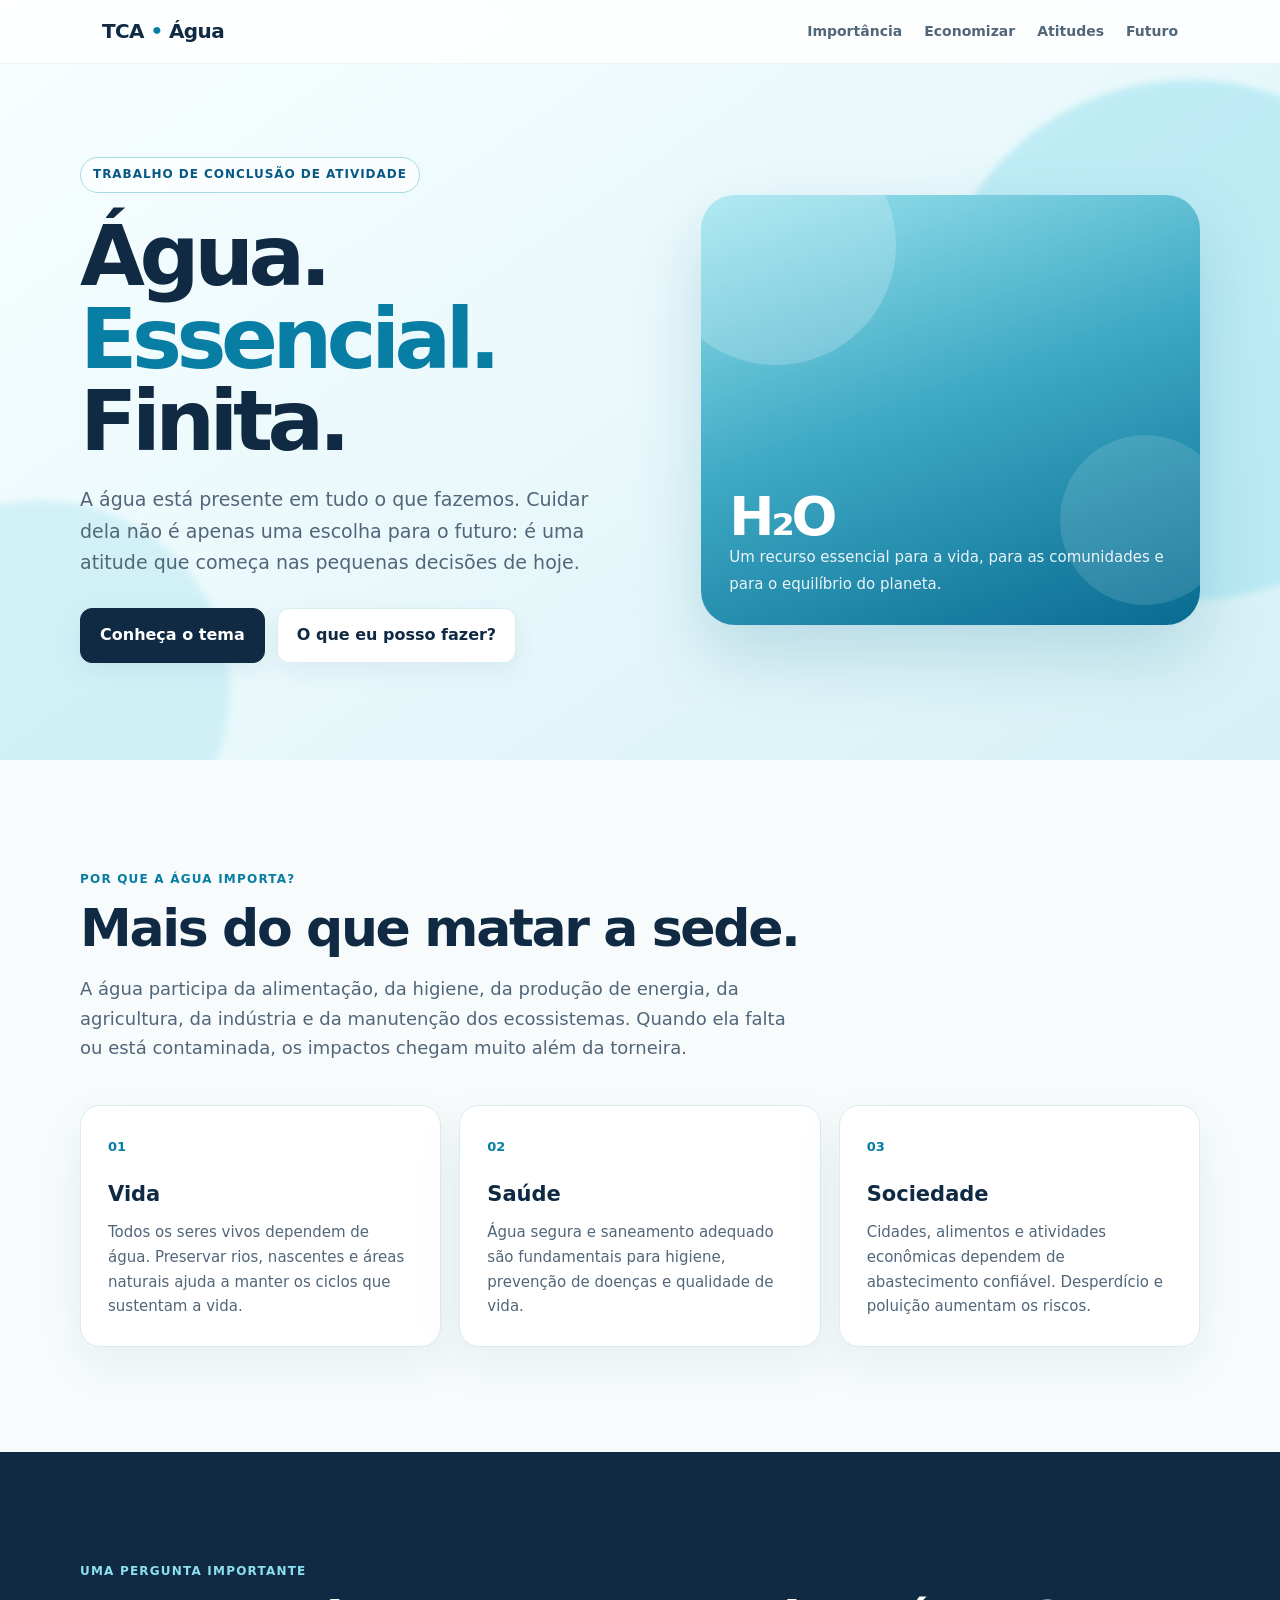
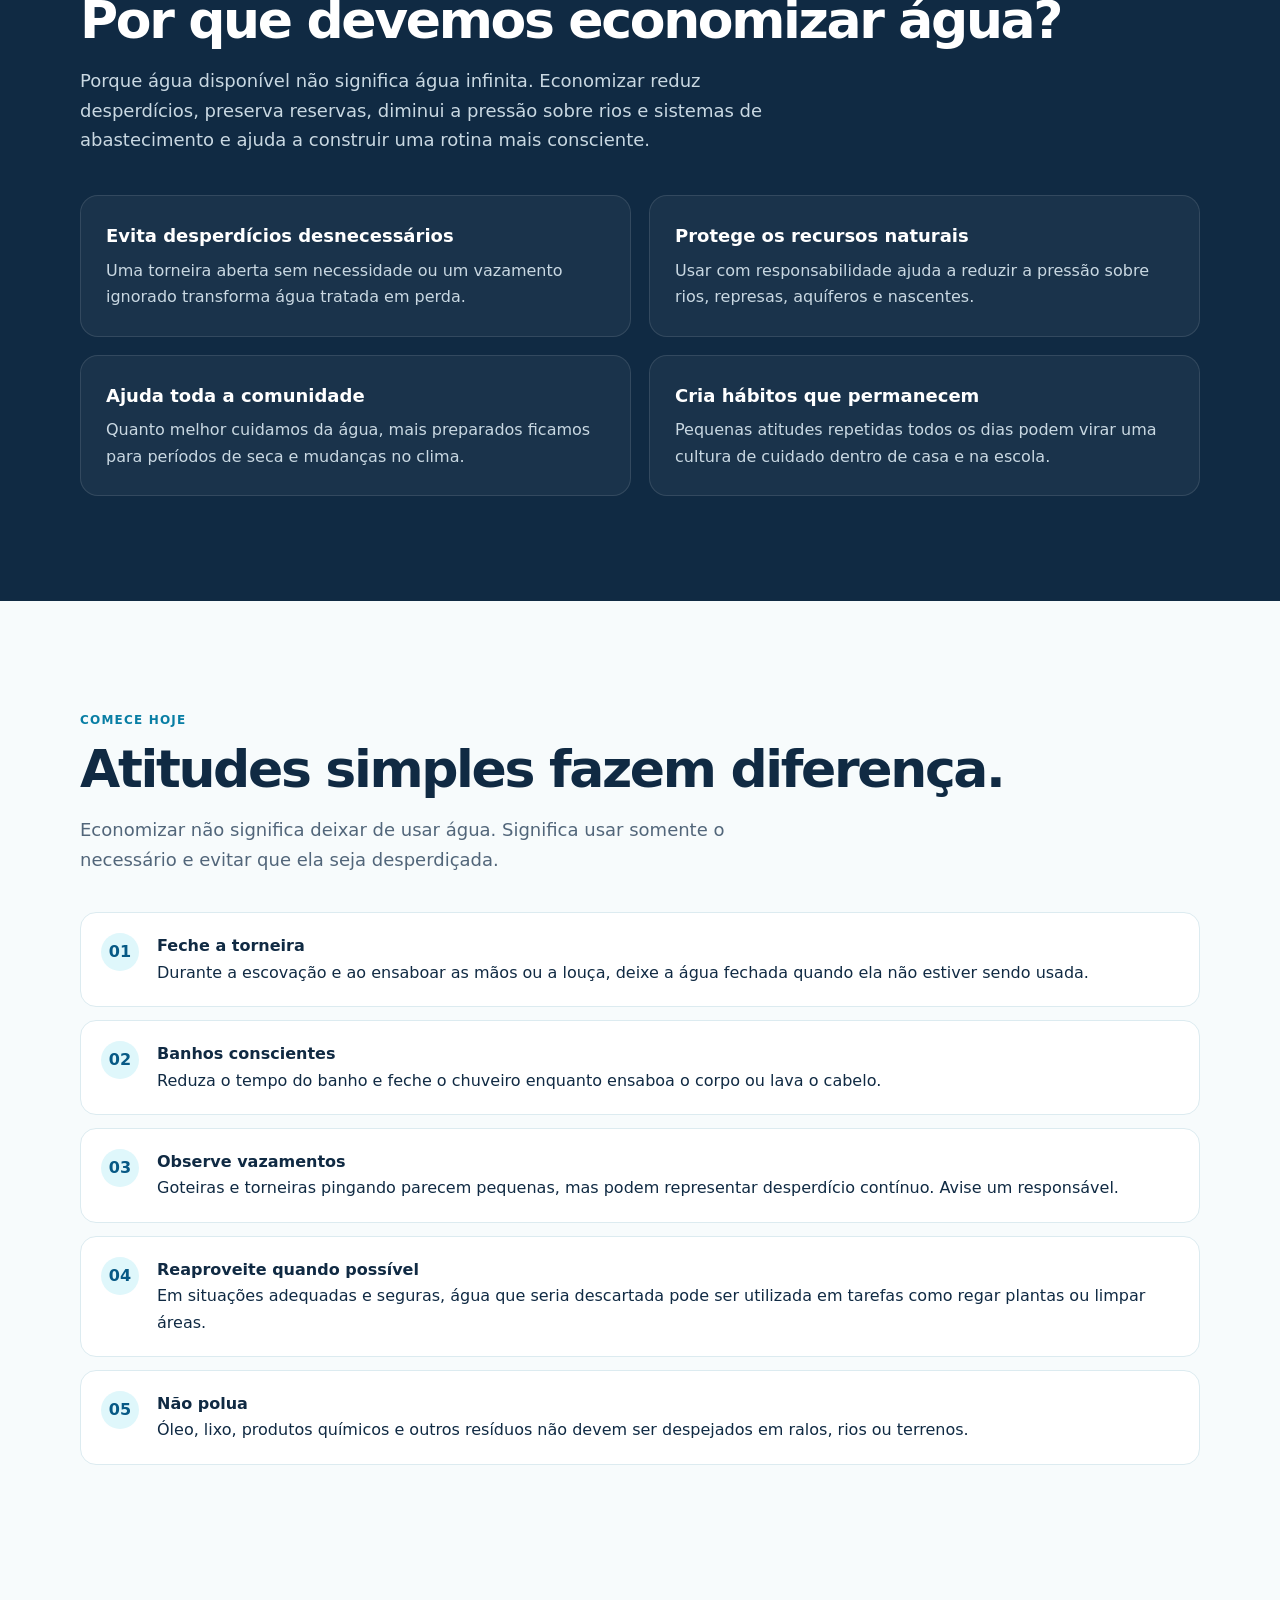
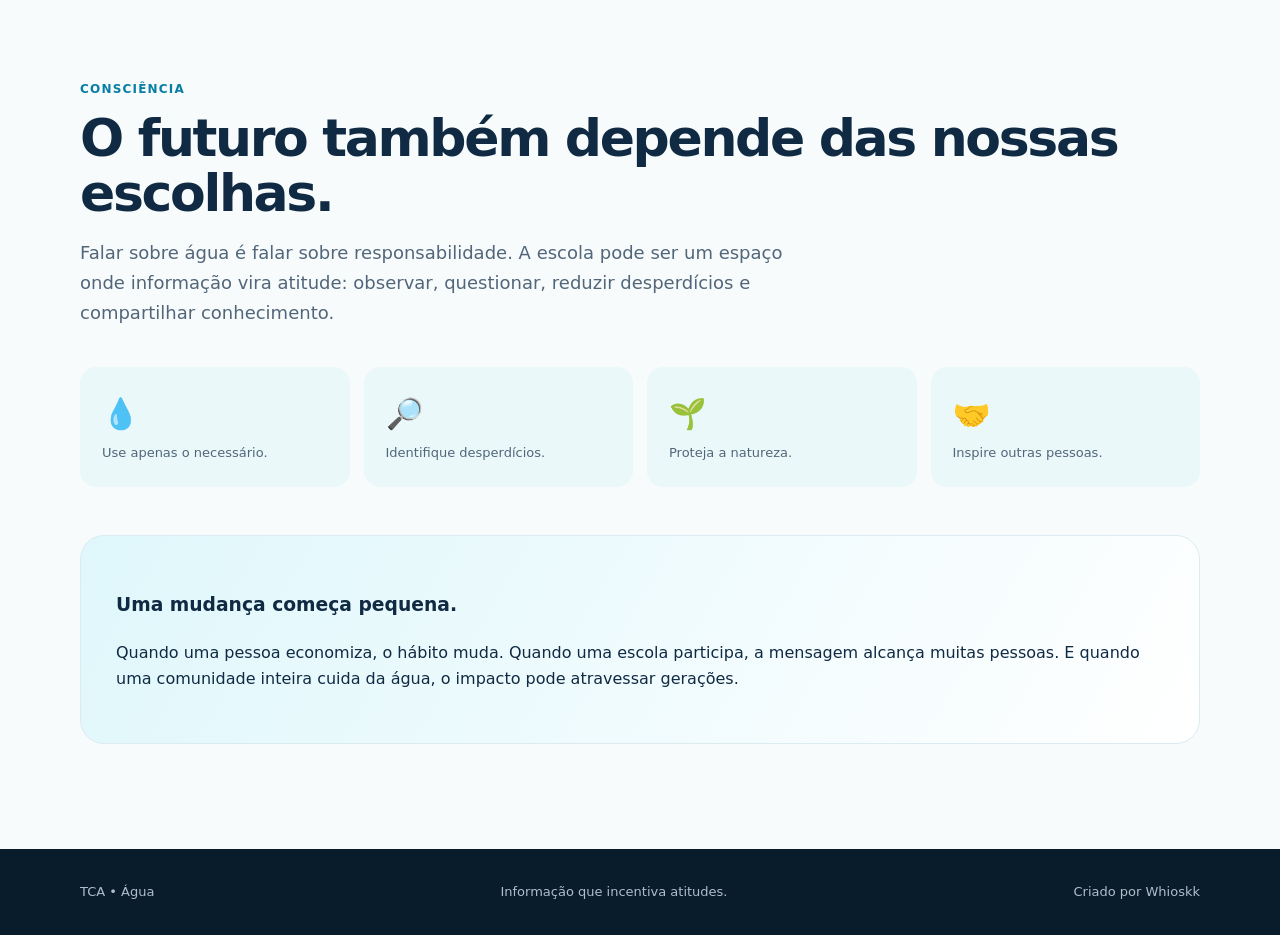
==== index.html @ e2654d1a "Criar site principal do TCA sobre água" ====
<!doctype html>
<html lang="pt-BR">
<head>
<meta charset="utf-8">
<meta name="viewport" content="width=device-width,initial-scale=1">
<meta name="description" content="TCA — Água: informação, consciência e atitudes para cuidar de um recurso essencial.">
<title>TCA | Água — Nosso recurso, nossa responsabilidade</title>
<style>
:root{--ink:#102a43;--muted:#52667a;--blue:#087ea4;--deep:#075985;--aqua:#dff7fb;--paper:#f7fbfc;--white:#fff;--line:#dcebf0;--shadow:0 18px 50px #0b4f5c12}*{box-sizing:border-box}html{scroll-behavior:smooth}body{margin:0;font-family:Inter,ui-sans-serif,system-ui,-apple-system,BlinkMacSystemFont,"Segoe UI",sans-serif;color:var(--ink);background:var(--paper);line-height:1.65}a{text-decoration:none;color:inherit}.nav{position:fixed;z-index:10;top:0;left:0;right:0;background:#ffffffdd;backdrop-filter:blur(16px);border-bottom:1px solid #dcebf088}.navin{max-width:1120px;margin:auto;padding:15px 22px;display:flex;align-items:center;justify-content:space-between}.brand{font-weight:850;letter-spacing:-.03em;font-size:20px}.brand span{color:var(--blue)}nav{display:flex;gap:22px;font-size:14px;font-weight:650;color:var(--muted)}nav a:hover{color:var(--blue)}.hero{min-height:760px;padding:150px 22px 90px;display:grid;place-items:center;position:relative;overflow:hidden;background:linear-gradient(145deg,#f8feff 0%,#e8f8fb 54%,#d5f0f5 100%)}.hero:before,.hero:after{content:"";position:absolute;border-radius:50%;filter:blur(3px);opacity:.65}.hero:before{width:520px;height:520px;background:#a9e6f2;right:-170px;top:80px}.hero:after{width:380px;height:380px;background:#c4edf4;left:-150px;bottom:-120px}.hero-inner{max-width:1120px;width:100%;position:relative;z-index:1;display:grid;grid-template-columns:1.05fr .95fr;gap:70px;align-items:center}.eyebrow{display:inline-flex;padding:7px 12px;border:1px solid #a8dce5;border-radius:999px;background:#ffffffaa;color:var(--deep);font-size:12px;font-weight:800;letter-spacing:.08em;text-transform:uppercase}.hero h1{font-size:clamp(48px,7vw,84px);line-height:.98;letter-spacing:-.065em;margin:22px 0}.hero h1 span{color:var(--blue)}.hero p{font-size:19px;color:var(--muted);max-width:650px}.actions{display:flex;gap:12px;margin-top:30px;flex-wrap:wrap}.btn{padding:13px 19px;border-radius:12px;font-weight:750;border:1px solid var(--line);background:white;box-shadow:0 8px 24px #07598512}.btn.primary{background:var(--ink);color:white;border-color:var(--ink)}.btn:hover{transform:translateY(-1px)}.drop{height:430px;border-radius:34px;background:linear-gradient(160deg,#9de4ef,#3da9c4 48%,#086b91);box-shadow:0 30px 70px #086b9130;position:relative;overflow:hidden}.drop:before{content:"";position:absolute;width:240px;height:240px;border-radius:50%;background:#ffffff35;left:-45px;top:-70px}.drop:after{content:"";position:absolute;width:170px;height:170px;border-radius:50%;background:#ffffff20;right:-30px;bottom:20px}.droptext{position:absolute;inset:auto 28px 28px;color:white}.droptext strong{font-size:54px;line-height:1;display:block;letter-spacing:-.06em}.droptext small{font-size:15px;opacity:.9}.section{padding:105px 22px}.wrap{max-width:1120px;margin:auto}.kicker{color:var(--blue);font-weight:850;text-transform:uppercase;letter-spacing:.1em;font-size:12px}.section h2{font-size:clamp(34px,5vw,52px);line-height:1.05;letter-spacing:-.045em;margin:10px 0 18px}.lead{color:var(--muted);max-width:720px;font-size:18px}.grid{display:grid;grid-template-columns:repeat(3,1fr);gap:18px;margin-top:42px}.card{background:white;border:1px solid var(--line);border-radius:20px;padding:27px;box-shadow:var(--shadow)}.card .num{font-size:13px;font-weight:850;color:var(--blue)}.card h3{margin:18px 0 8px;font-size:21px}.card p{margin:0;color:var(--muted);font-size:15px}.band{background:var(--ink);color:white}.band .lead{color:#c9d8e2}.band .kicker{color:#8de0ef}.reasons{display:grid;grid-template-columns:1fr 1fr;gap:18px;margin-top:40px}.reason{border:1px solid #ffffff1c;background:#ffffff0b;padding:25px;border-radius:18px}.reason b{display:block;font-size:18px;margin-bottom:7px}.reason p{margin:0;color:#c9d8e2}.steps{counter-reset:item;display:grid;gap:13px;margin-top:38px}.step{display:flex;gap:18px;align-items:flex-start;background:white;border:1px solid var(--line);padding:20px;border-radius:16px}.step i{font-style:normal;min-width:38px;height:38px;border-radius:50%;display:grid;place-items:center;background:var(--aqua);color:var(--deep);font-weight:900}.facts{display:grid;grid-template-columns:repeat(4,1fr);gap:14px;margin-top:40px}.fact{padding:22px;background:#eaf8fa;border-radius:16px}.fact strong{font-size:30px;display:block;letter-spacing:-.04em}.fact span{font-size:13px;color:var(--muted)}.call{margin-top:48px;padding:35px;border-radius:24px;background:linear-gradient(120deg,#dff7fb,#fff);border:1px solid var(--line)}footer{padding:32px 22px;background:#081c2b;color:#aebfca}.footerin{max-width:1120px;margin:auto;display:flex;justify-content:space-between;gap:20px;font-size:13px} @media(max-width:800px){nav{display:none}.hero-inner{grid-template-columns:1fr;gap:35px}.hero{min-height:auto;padding-top:120px}.drop{height:300px}.grid,.facts,.reasons{grid-template-columns:1fr}.section{padding:75px 20px}.footerin{flex-direction:column}}
</style>
</head>
<body>
<header class="nav"><div class="navin"><a class="brand" href="#inicio">TCA <span>•</span> Água</a><nav><a href="#importancia">Importância</a><a href="#economizar">Economizar</a><a href="#atitudes">Atitudes</a><a href="#futuro">Futuro</a></nav></div></header>
<main>
<section class="hero" id="inicio"><div class="hero-inner"><div><span class="eyebrow">Trabalho de Conclusão de Atividade</span><h1>Água.<br><span>Essencial.</span><br>Finita.</h1><p>A água está presente em tudo o que fazemos. Cuidar dela não é apenas uma escolha para o futuro: é uma atitude que começa nas pequenas decisões de hoje.</p><div class="actions"><a class="btn primary" href="#importancia">Conheça o tema</a><a class="btn" href="#atitudes">O que eu posso fazer?</a></div></div><div class="drop"><div class="droptext"><strong>H₂O</strong><small>Um recurso essencial para a vida, para as comunidades e para o equilíbrio do planeta.</small></div></div></div></section>
<section class="section" id="importancia"><div class="wrap"><span class="kicker">Por que a água importa?</span><h2>Mais do que matar a sede.</h2><p class="lead">A água participa da alimentação, da higiene, da produção de energia, da agricultura, da indústria e da manutenção dos ecossistemas. Quando ela falta ou está contaminada, os impactos chegam muito além da torneira.</p><div class="grid"><article class="card"><span class="num">01</span><h3>Vida</h3><p>Todos os seres vivos dependem de água. Preservar rios, nascentes e áreas naturais ajuda a manter os ciclos que sustentam a vida.</p></article><article class="card"><span class="num">02</span><h3>Saúde</h3><p>Água segura e saneamento adequado são fundamentais para higiene, prevenção de doenças e qualidade de vida.</p></article><article class="card"><span class="num">03</span><h3>Sociedade</h3><p>Cidades, alimentos e atividades econômicas dependem de abastecimento confiável. Desperdício e poluição aumentam os riscos.</p></article></div></div></section>
<section class="section band" id="economizar"><div class="wrap"><span class="kicker">Uma pergunta importante</span><h2>Por que devemos economizar água?</h2><p class="lead">Porque água disponível não significa água infinita. Economizar reduz desperdícios, preserva reservas, diminui a pressão sobre rios e sistemas de abastecimento e ajuda a construir uma rotina mais consciente.</p><div class="reasons"><div class="reason"><b>Evita desperdícios desnecessários</b><p>Uma torneira aberta sem necessidade ou um vazamento ignorado transforma água tratada em perda.</p></div><div class="reason"><b>Protege os recursos naturais</b><p>Usar com responsabilidade ajuda a reduzir a pressão sobre rios, represas, aquíferos e nascentes.</p></div><div class="reason"><b>Ajuda toda a comunidade</b><p>Quanto melhor cuidamos da água, mais preparados ficamos para períodos de seca e mudanças no clima.</p></div><div class="reason"><b>Cria hábitos que permanecem</b><p>Pequenas atitudes repetidas todos os dias podem virar uma cultura de cuidado dentro de casa e na escola.</p></div></div></div></section>
<section class="section" id="atitudes"><div class="wrap"><span class="kicker">Comece hoje</span><h2>Atitudes simples fazem diferença.</h2><p class="lead">Economizar não significa deixar de usar água. Significa usar somente o necessário e evitar que ela seja desperdiçada.</p><div class="steps"><div class="step"><i>01</i><div><b>Feche a torneira</b><br><span>Durante a escovação e ao ensaboar as mãos ou a louça, deixe a água fechada quando ela não estiver sendo usada.</span></div></div><div class="step"><i>02</i><div><b>Banhos conscientes</b><br><span>Reduza o tempo do banho e feche o chuveiro enquanto ensaboa o corpo ou lava o cabelo.</span></div></div><div class="step"><i>03</i><div><b>Observe vazamentos</b><br><span>Goteiras e torneiras pingando parecem pequenas, mas podem representar desperdício contínuo. Avise um responsável.</span></div></div><div class="step"><i>04</i><div><b>Reaproveite quando possível</b><br><span>Em situações adequadas e seguras, água que seria descartada pode ser utilizada em tarefas como regar plantas ou limpar áreas.</span></div></div><div class="step"><i>05</i><div><b>Não polua</b><br><span>Óleo, lixo, produtos químicos e outros resíduos não devem ser despejados em ralos, rios ou terrenos.</span></div></div></div></div></section>
<section class="section" id="futuro"><div class="wrap"><span class="kicker">Consciência</span><h2>O futuro também depende das nossas escolhas.</h2><p class="lead">Falar sobre água é falar sobre responsabilidade. A escola pode ser um espaço onde informação vira atitude: observar, questionar, reduzir desperdícios e compartilhar conhecimento.</p><div class="facts"><div class="fact"><strong>💧</strong><span>Use apenas o necessário.</span></div><div class="fact"><strong>🔎</strong><span>Identifique desperdícios.</span></div><div class="fact"><strong>🌱</strong><span>Proteja a natureza.</span></div><div class="fact"><strong>🤝</strong><span>Inspire outras pessoas.</span></div></div><div class="call"><h3>Uma mudança começa pequena.</h3><p>Quando uma pessoa economiza, o hábito muda. Quando uma escola participa, a mensagem alcança muitas pessoas. E quando uma comunidade inteira cuida da água, o impacto pode atravessar gerações.</p></div></div></section>
</main>
<footer><div class="footerin"><span>TCA • Água</span><span>Informação que incentiva atitudes.</span><span>Criado por Whioskk</span></div></footer>
</body></html>
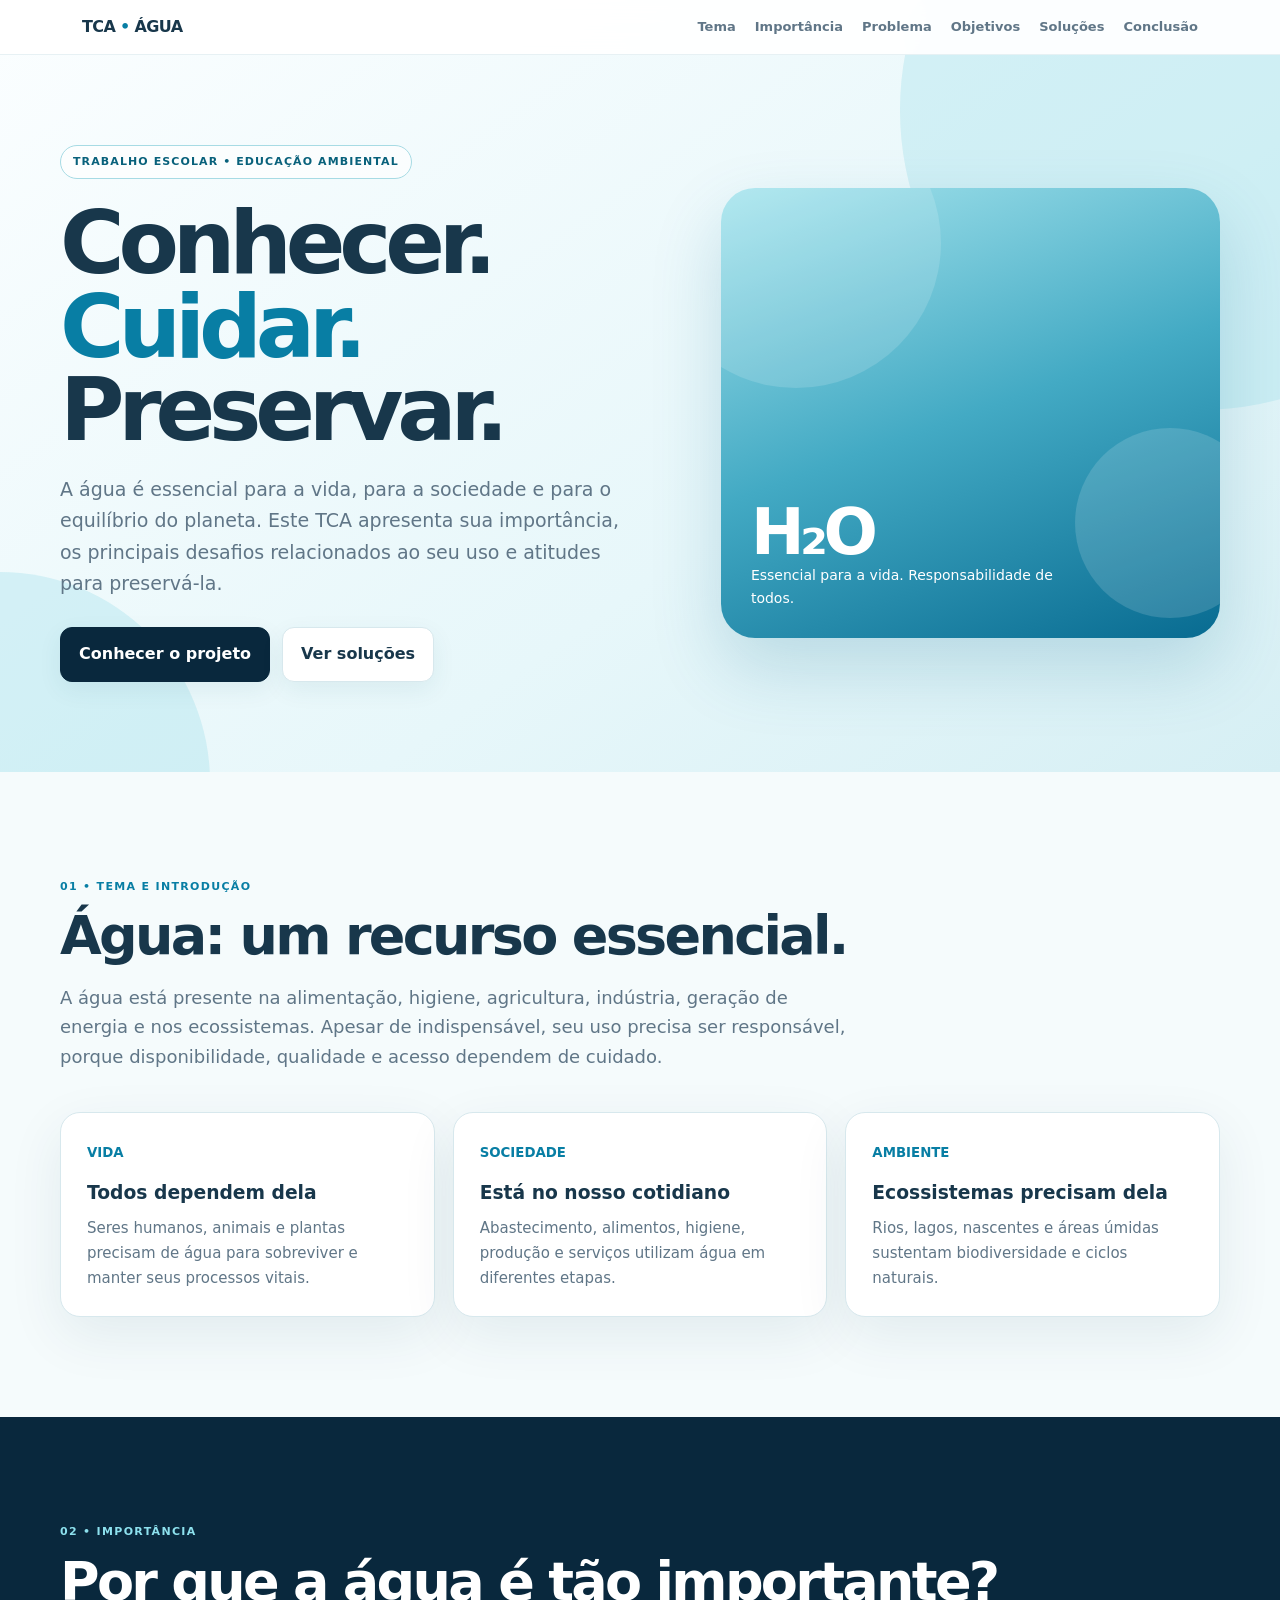
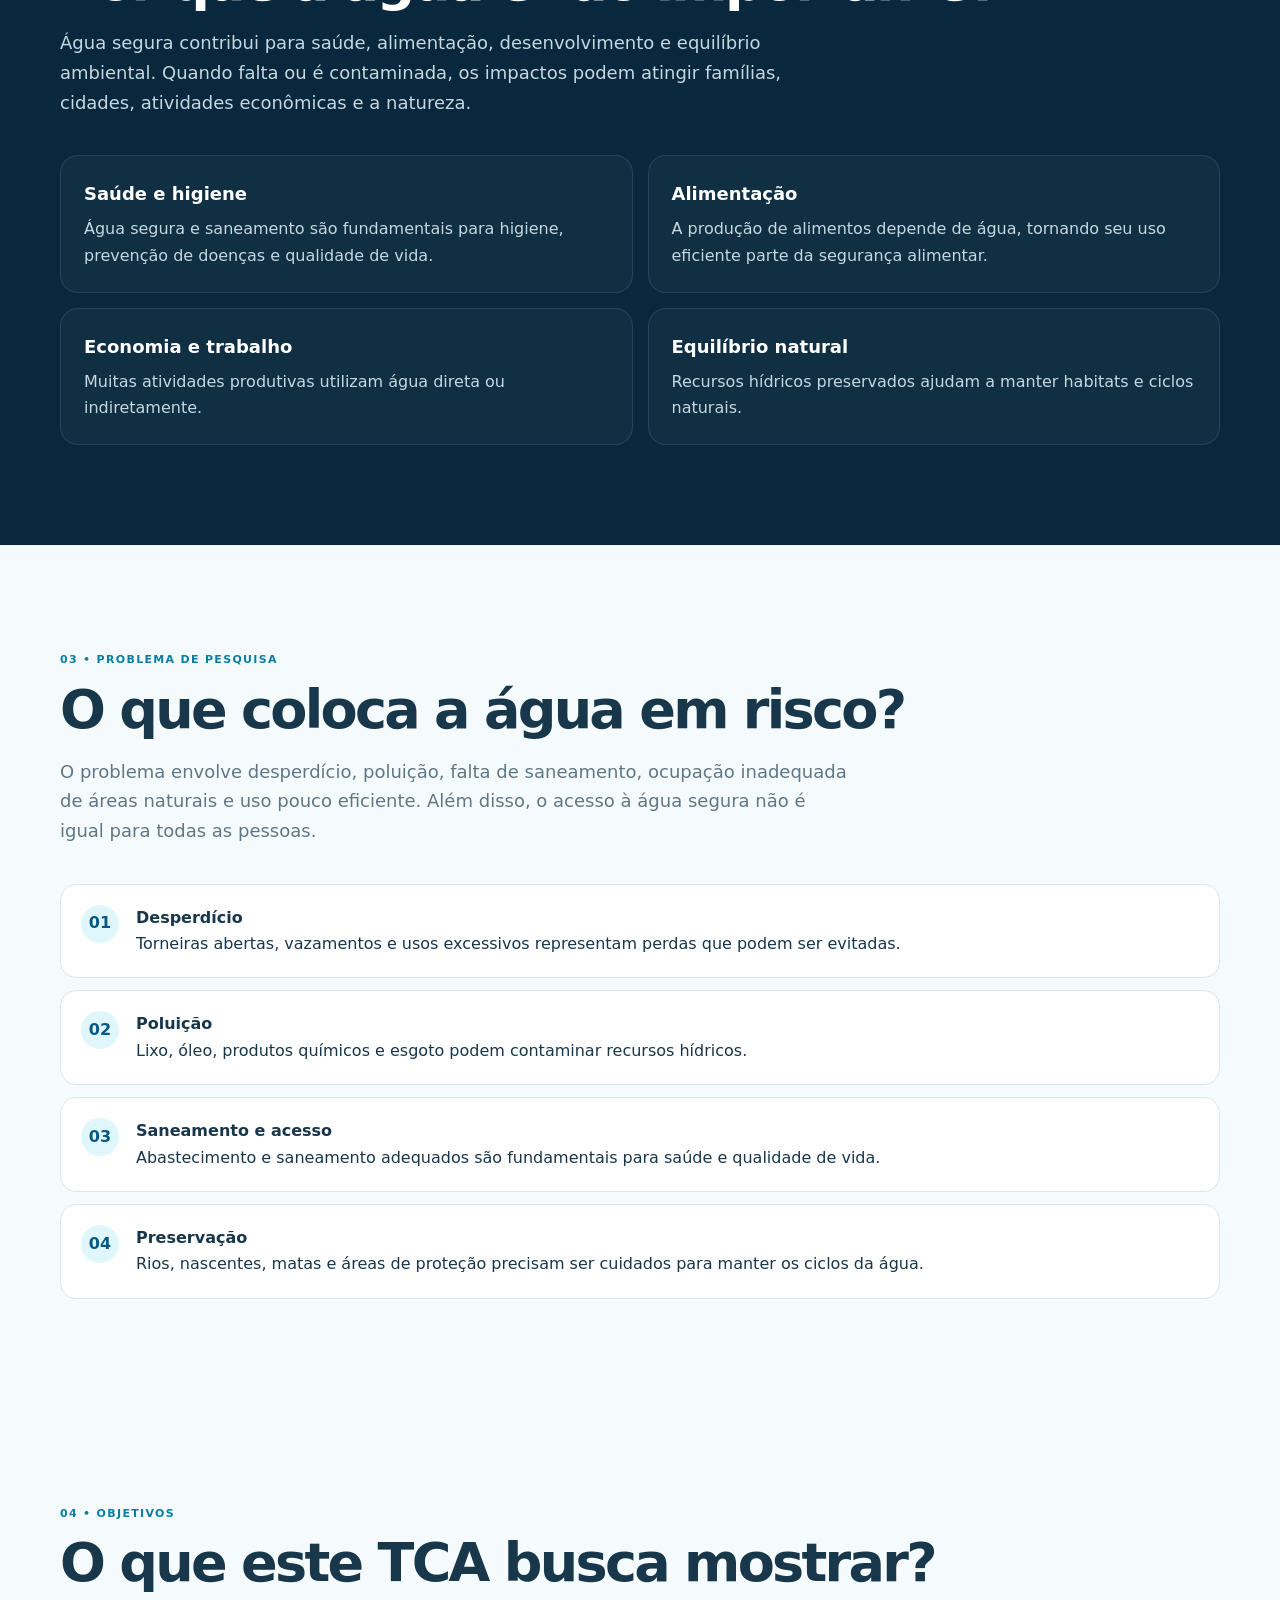
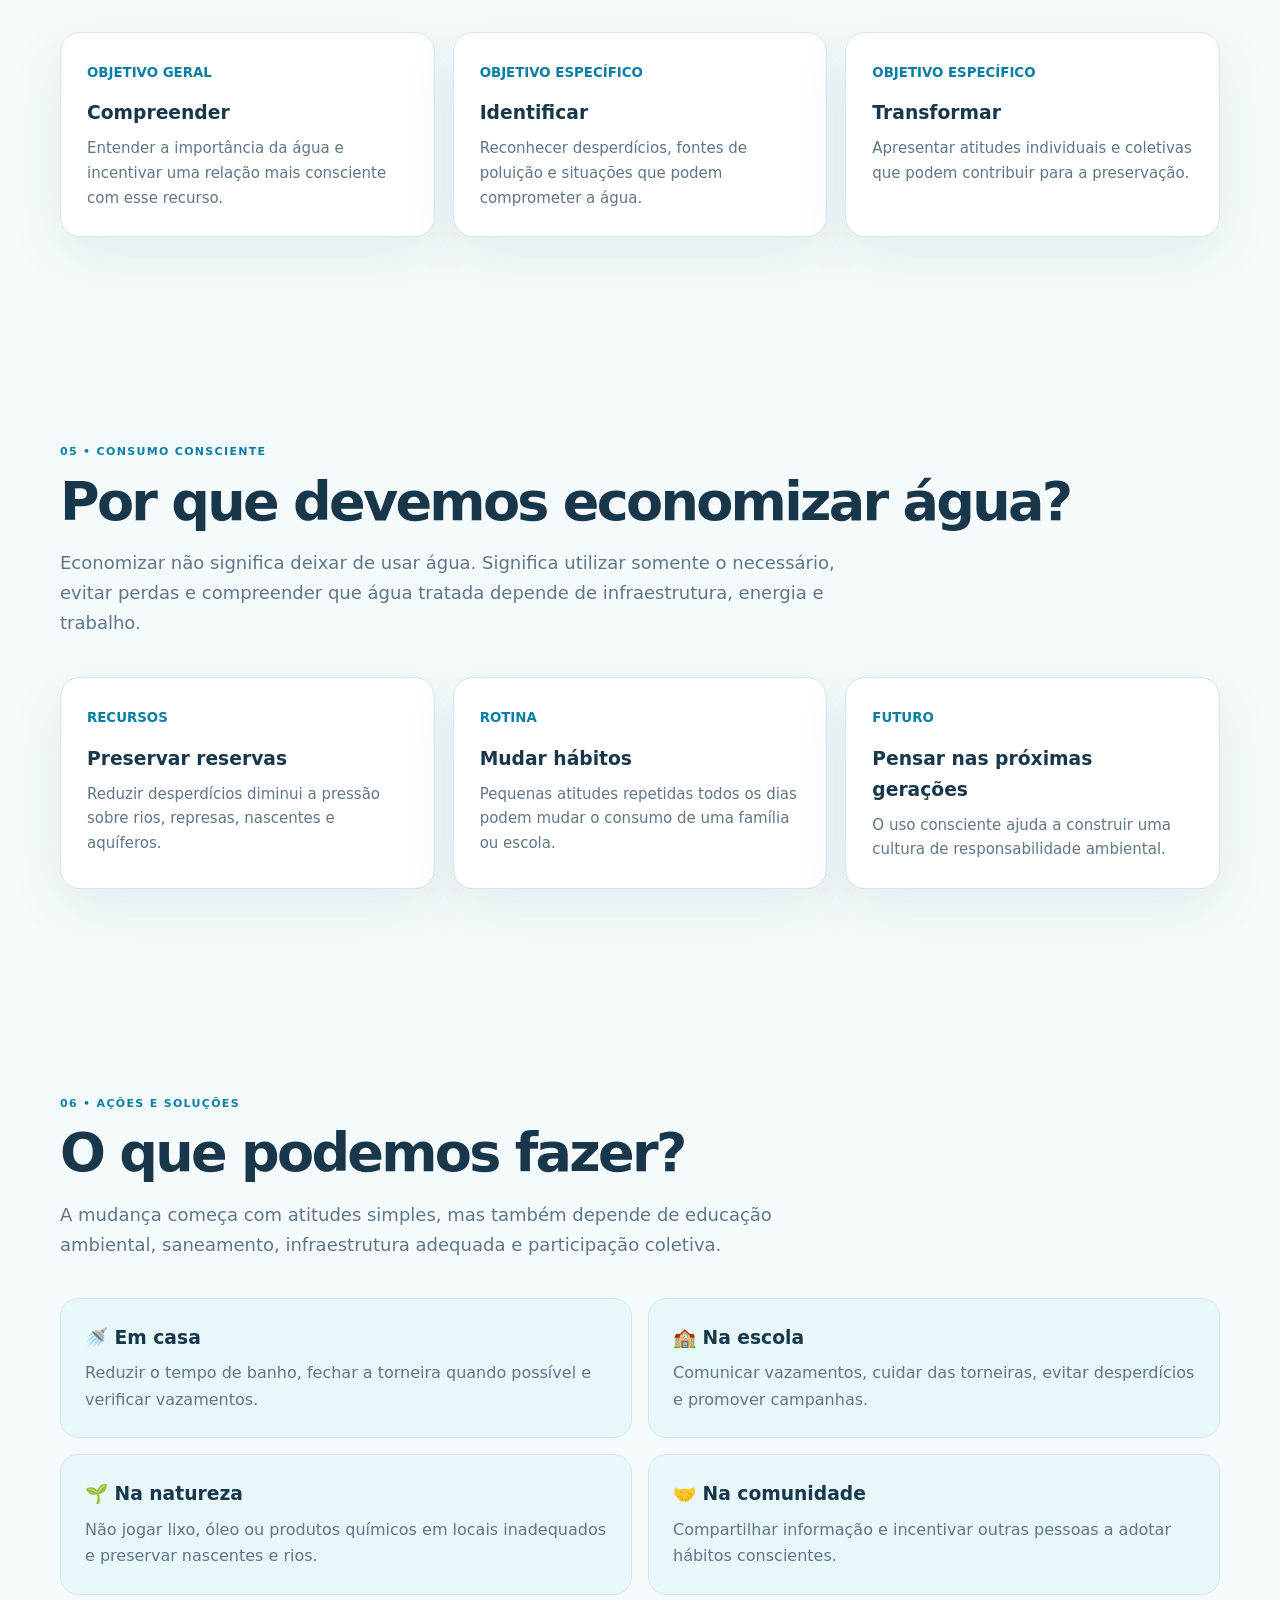
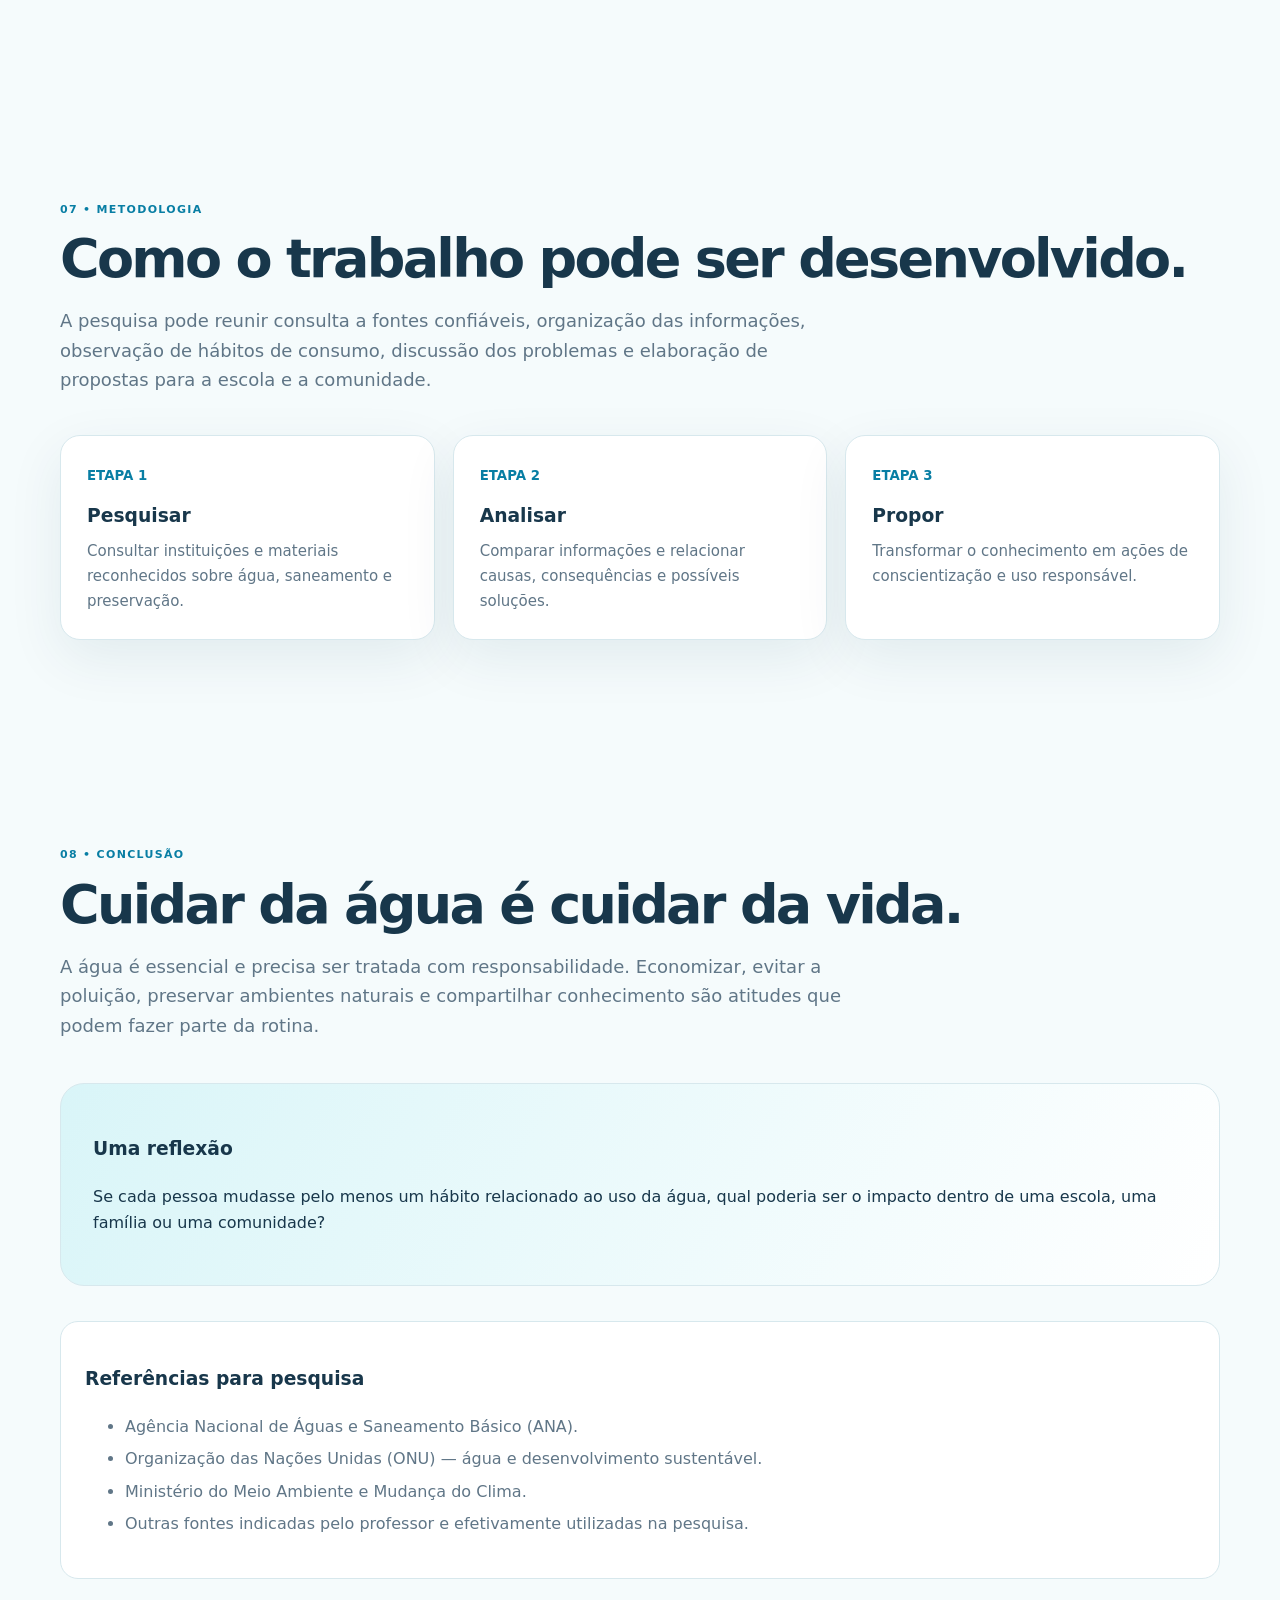
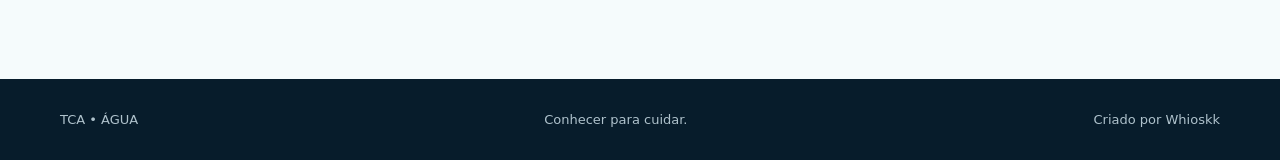
==== commit 21b72b2e: "Completar e organizar site principal do TCA" ====
--- a/index.html
+++ b/index.html
@@ -3,20 +3,25 @@
 <head>
 <meta charset="utf-8">
 <meta name="viewport" content="width=device-width,initial-scale=1">
-<meta name="description" content="TCA — Água: informação, consciência e atitudes para cuidar de um recurso essencial.">
-<title>TCA | Água — Nosso recurso, nossa responsabilidade</title>
+<meta name="description" content="TCA escolar sobre água, consumo consciente, preservação, saneamento e educação ambiental.">
+<title>TCA • Água | Conhecer para cuidar</title>
 <style>
-:root{--ink:#102a43;--muted:#52667a;--blue:#087ea4;--deep:#075985;--aqua:#dff7fb;--paper:#f7fbfc;--white:#fff;--line:#dcebf0;--shadow:0 18px 50px #0b4f5c12}*{box-sizing:border-box}html{scroll-behavior:smooth}body{margin:0;font-family:Inter,ui-sans-serif,system-ui,-apple-system,BlinkMacSystemFont,"Segoe UI",sans-serif;color:var(--ink);background:var(--paper);line-height:1.65}a{text-decoration:none;color:inherit}.nav{position:fixed;z-index:10;top:0;left:0;right:0;background:#ffffffdd;backdrop-filter:blur(16px);border-bottom:1px solid #dcebf088}.navin{max-width:1120px;margin:auto;padding:15px 22px;display:flex;align-items:center;justify-content:space-between}.brand{font-weight:850;letter-spacing:-.03em;font-size:20px}.brand span{color:var(--blue)}nav{display:flex;gap:22px;font-size:14px;font-weight:650;color:var(--muted)}nav a:hover{color:var(--blue)}.hero{min-height:760px;padding:150px 22px 90px;display:grid;place-items:center;position:relative;overflow:hidden;background:linear-gradient(145deg,#f8feff 0%,#e8f8fb 54%,#d5f0f5 100%)}.hero:before,.hero:after{content:"";position:absolute;border-radius:50%;filter:blur(3px);opacity:.65}.hero:before{width:520px;height:520px;background:#a9e6f2;right:-170px;top:80px}.hero:after{width:380px;height:380px;background:#c4edf4;left:-150px;bottom:-120px}.hero-inner{max-width:1120px;width:100%;position:relative;z-index:1;display:grid;grid-template-columns:1.05fr .95fr;gap:70px;align-items:center}.eyebrow{display:inline-flex;padding:7px 12px;border:1px solid #a8dce5;border-radius:999px;background:#ffffffaa;color:var(--deep);font-size:12px;font-weight:800;letter-spacing:.08em;text-transform:uppercase}.hero h1{font-size:clamp(48px,7vw,84px);line-height:.98;letter-spacing:-.065em;margin:22px 0}.hero h1 span{color:var(--blue)}.hero p{font-size:19px;color:var(--muted);max-width:650px}.actions{display:flex;gap:12px;margin-top:30px;flex-wrap:wrap}.btn{padding:13px 19px;border-radius:12px;font-weight:750;border:1px solid var(--line);background:white;box-shadow:0 8px 24px #07598512}.btn.primary{background:var(--ink);color:white;border-color:var(--ink)}.btn:hover{transform:translateY(-1px)}.drop{height:430px;border-radius:34px;background:linear-gradient(160deg,#9de4ef,#3da9c4 48%,#086b91);box-shadow:0 30px 70px #086b9130;position:relative;overflow:hidden}.drop:before{content:"";position:absolute;width:240px;height:240px;border-radius:50%;background:#ffffff35;left:-45px;top:-70px}.drop:after{content:"";position:absolute;width:170px;height:170px;border-radius:50%;background:#ffffff20;right:-30px;bottom:20px}.droptext{position:absolute;inset:auto 28px 28px;color:white}.droptext strong{font-size:54px;line-height:1;display:block;letter-spacing:-.06em}.droptext small{font-size:15px;opacity:.9}.section{padding:105px 22px}.wrap{max-width:1120px;margin:auto}.kicker{color:var(--blue);font-weight:850;text-transform:uppercase;letter-spacing:.1em;font-size:12px}.section h2{font-size:clamp(34px,5vw,52px);line-height:1.05;letter-spacing:-.045em;margin:10px 0 18px}.lead{color:var(--muted);max-width:720px;font-size:18px}.grid{display:grid;grid-template-columns:repeat(3,1fr);gap:18px;margin-top:42px}.card{background:white;border:1px solid var(--line);border-radius:20px;padding:27px;box-shadow:var(--shadow)}.card .num{font-size:13px;font-weight:850;color:var(--blue)}.card h3{margin:18px 0 8px;font-size:21px}.card p{margin:0;color:var(--muted);font-size:15px}.band{background:var(--ink);color:white}.band .lead{color:#c9d8e2}.band .kicker{color:#8de0ef}.reasons{display:grid;grid-template-columns:1fr 1fr;gap:18px;margin-top:40px}.reason{border:1px solid #ffffff1c;background:#ffffff0b;padding:25px;border-radius:18px}.reason b{display:block;font-size:18px;margin-bottom:7px}.reason p{margin:0;color:#c9d8e2}.steps{counter-reset:item;display:grid;gap:13px;margin-top:38px}.step{display:flex;gap:18px;align-items:flex-start;background:white;border:1px solid var(--line);padding:20px;border-radius:16px}.step i{font-style:normal;min-width:38px;height:38px;border-radius:50%;display:grid;place-items:center;background:var(--aqua);color:var(--deep);font-weight:900}.facts{display:grid;grid-template-columns:repeat(4,1fr);gap:14px;margin-top:40px}.fact{padding:22px;background:#eaf8fa;border-radius:16px}.fact strong{font-size:30px;display:block;letter-spacing:-.04em}.fact span{font-size:13px;color:var(--muted)}.call{margin-top:48px;padding:35px;border-radius:24px;background:linear-gradient(120deg,#dff7fb,#fff);border:1px solid var(--line)}footer{padding:32px 22px;background:#081c2b;color:#aebfca}.footerin{max-width:1120px;margin:auto;display:flex;justify-content:space-between;gap:20px;font-size:13px} @media(max-width:800px){nav{display:none}.hero-inner{grid-template-columns:1fr;gap:35px}.hero{min-height:auto;padding-top:120px}.drop{height:300px}.grid,.facts,.reasons{grid-template-columns:1fr}.section{padding:75px 20px}.footerin{flex-direction:column}}
+:root{--ink:#09283d;--blue:#087ea4;--aqua:#dff7fb;--bg:#f5fbfc;--text:#18374b;--muted:#607687;--line:#d7e8ed;--white:#fff;--shadow:0 18px 55px #073b5015}*{box-sizing:border-box}html{scroll-behavior:smooth}body{margin:0;background:var(--bg);color:var(--text);font-family:Inter,system-ui,-apple-system,"Segoe UI",sans-serif;line-height:1.65}a{text-decoration:none;color:inherit}.nav{position:fixed;z-index:20;inset:0 0 auto;background:#ffffffed;backdrop-filter:blur(14px);border-bottom:1px solid #d7e8ed99}.navin{max-width:1160px;margin:auto;padding:14px 22px;display:flex;align-items:center;justify-content:space-between}.logo{font-weight:900;letter-spacing:-.04em}.logo span{color:var(--blue)}nav{display:flex;gap:19px;font-size:13px;font-weight:750;color:var(--muted)}nav a:hover{color:var(--blue)}.hero{min-height:770px;padding:145px 22px 90px;display:grid;place-items:center;position:relative;overflow:hidden;background:linear-gradient(145deg,#fbfeff,#e7f7fa 62%,#d6eff4)}.hero:before,.hero:after{content:"";position:absolute;border-radius:50%;background:#a8e2eb66}.hero:before{width:600px;height:600px;right:-220px;top:-190px}.hero:after{width:420px;height:420px;left:-210px;bottom:-220px}.heroIn{position:relative;z-index:1;max-width:1160px;width:100%;display:grid;grid-template-columns:1.08fr .92fr;gap:75px;align-items:center}.tag{display:inline-flex;padding:7px 12px;border:1px solid #a7dbe4;border-radius:999px;color:#08617b;background:#ffffffaa;text-transform:uppercase;letter-spacing:.1em;font-size:11px;font-weight:900}.hero h1{font-size:clamp(50px,7vw,88px);line-height:.95;letter-spacing:-.07em;margin:22px 0}.hero h1 span{color:var(--blue)}.hero p{font-size:19px;color:var(--muted);max-width:680px}.buttons{display:flex;gap:12px;flex-wrap:wrap;margin-top:28px}.btn{padding:13px 18px;border-radius:12px;background:white;border:1px solid var(--line);font-weight:800;box-shadow:0 8px 25px #0a526912}.primary{background:var(--ink);color:white;border-color:var(--ink)}.visual{height:450px;border-radius:34px;background:linear-gradient(160deg,#a5e4ed,#43aac4 50%,#086b91);position:relative;overflow:hidden;box-shadow:0 30px 70px #086b9130}.bubble{position:absolute;border-radius:50%;background:#ffffff25}.b1{width:290px;height:290px;left:-70px;top:-90px}.b2{width:190px;height:190px;right:-45px;bottom:20px}.visualText{position:absolute;left:30px;bottom:28px;color:white}.visualText b{display:block;font-size:64px;line-height:1;letter-spacing:-.07em}.visualText span{font-size:14px;display:block;max-width:330px}.section{padding:100px 22px}.wrap{max-width:1160px;margin:auto}.eyebrow{font-size:11px;font-weight:900;color:var(--blue);letter-spacing:.12em;text-transform:uppercase}.section h2{font-size:clamp(35px,5vw,54px);line-height:1.05;letter-spacing:-.05em;margin:10px 0 16px}.lead{max-width:790px;font-size:18px;color:var(--muted)}.grid{display:grid;grid-template-columns:repeat(3,1fr);gap:18px;margin-top:40px}.card{background:white;border:1px solid var(--line);border-radius:20px;padding:26px;box-shadow:var(--shadow)}.card small{color:var(--blue);font-weight:900}.card h3{margin:13px 0 7px}.card p{margin:0;color:var(--muted);font-size:15px}.dark{background:var(--ink);color:white}.dark .eyebrow{color:#8de1ee}.dark .lead{color:#c5d7e0}.reasons{display:grid;grid-template-columns:repeat(2,1fr);gap:15px;margin-top:38px}.reason{padding:23px;border-radius:18px;border:1px solid #ffffff18;background:#ffffff09}.reason b{font-size:18px}.reason p{color:#c5d7e0;margin:7px 0 0}.list{display:grid;gap:12px;margin-top:38px}.item{display:flex;gap:17px;align-items:flex-start;background:white;border:1px solid var(--line);border-radius:16px;padding:20px}.item i{font-style:normal;min-width:38px;height:38px;border-radius:50%;background:var(--aqua);color:#075985;display:grid;place-items:center;font-weight:900}.actions{display:grid;grid-template-columns:1fr 1fr;gap:16px;margin-top:38px}.action{padding:24px;background:#e8f7fa;border:1px solid var(--line);border-radius:18px}.action h3{margin:0 0 7px}.action p{margin:0;color:var(--muted)}.final{margin-top:42px;padding:32px;border-radius:24px;background:linear-gradient(120deg,#d9f5f8,#fff);border:1px solid var(--line)}.sources{margin-top:35px;padding:24px;background:white;border:1px solid var(--line);border-radius:18px}.sources li{color:var(--muted);margin:6px 0}footer{background:#071c2b;color:#afc2cc;padding:30px 22px}.foot{max-width:1160px;margin:auto;display:flex;justify-content:space-between;gap:20px;font-size:13px}@media(max-width:820px){nav{display:none}.hero{padding-top:125px}.heroIn{grid-template-columns:1fr;gap:35px}.visual{height:310px}.grid,.reasons,.actions{grid-template-columns:1fr}.section{padding:75px 20px}.foot{flex-direction:column}}
 </style>
 </head>
 <body>
-<header class="nav"><div class="navin"><a class="brand" href="#inicio">TCA <span>•</span> Água</a><nav><a href="#importancia">Importância</a><a href="#economizar">Economizar</a><a href="#atitudes">Atitudes</a><a href="#futuro">Futuro</a></nav></div></header>
+<header class="nav"><div class="navin"><a class="logo" href="#inicio">TCA <span>•</span> ÁGUA</a><nav><a href="#tema">Tema</a><a href="#importancia">Importância</a><a href="#problema">Problema</a><a href="#objetivos">Objetivos</a><a href="#solucoes">Soluções</a><a href="#conclusao">Conclusão</a></nav></div></header>
 <main>
-<section class="hero" id="inicio"><div class="hero-inner"><div><span class="eyebrow">Trabalho de Conclusão de Atividade</span><h1>Água.<br><span>Essencial.</span><br>Finita.</h1><p>A água está presente em tudo o que fazemos. Cuidar dela não é apenas uma escolha para o futuro: é uma atitude que começa nas pequenas decisões de hoje.</p><div class="actions"><a class="btn primary" href="#importancia">Conheça o tema</a><a class="btn" href="#atitudes">O que eu posso fazer?</a></div></div><div class="drop"><div class="droptext"><strong>H₂O</strong><small>Um recurso essencial para a vida, para as comunidades e para o equilíbrio do planeta.</small></div></div></div></section>
-<section class="section" id="importancia"><div class="wrap"><span class="kicker">Por que a água importa?</span><h2>Mais do que matar a sede.</h2><p class="lead">A água participa da alimentação, da higiene, da produção de energia, da agricultura, da indústria e da manutenção dos ecossistemas. Quando ela falta ou está contaminada, os impactos chegam muito além da torneira.</p><div class="grid"><article class="card"><span class="num">01</span><h3>Vida</h3><p>Todos os seres vivos dependem de água. Preservar rios, nascentes e áreas naturais ajuda a manter os ciclos que sustentam a vida.</p></article><article class="card"><span class="num">02</span><h3>Saúde</h3><p>Água segura e saneamento adequado são fundamentais para higiene, prevenção de doenças e qualidade de vida.</p></article><article class="card"><span class="num">03</span><h3>Sociedade</h3><p>Cidades, alimentos e atividades econômicas dependem de abastecimento confiável. Desperdício e poluição aumentam os riscos.</p></article></div></div></section>
-<section class="section band" id="economizar"><div class="wrap"><span class="kicker">Uma pergunta importante</span><h2>Por que devemos economizar água?</h2><p class="lead">Porque água disponível não significa água infinita. Economizar reduz desperdícios, preserva reservas, diminui a pressão sobre rios e sistemas de abastecimento e ajuda a construir uma rotina mais consciente.</p><div class="reasons"><div class="reason"><b>Evita desperdícios desnecessários</b><p>Uma torneira aberta sem necessidade ou um vazamento ignorado transforma água tratada em perda.</p></div><div class="reason"><b>Protege os recursos naturais</b><p>Usar com responsabilidade ajuda a reduzir a pressão sobre rios, represas, aquíferos e nascentes.</p></div><div class="reason"><b>Ajuda toda a comunidade</b><p>Quanto melhor cuidamos da água, mais preparados ficamos para períodos de seca e mudanças no clima.</p></div><div class="reason"><b>Cria hábitos que permanecem</b><p>Pequenas atitudes repetidas todos os dias podem virar uma cultura de cuidado dentro de casa e na escola.</p></div></div></div></section>
-<section class="section" id="atitudes"><div class="wrap"><span class="kicker">Comece hoje</span><h2>Atitudes simples fazem diferença.</h2><p class="lead">Economizar não significa deixar de usar água. Significa usar somente o necessário e evitar que ela seja desperdiçada.</p><div class="steps"><div class="step"><i>01</i><div><b>Feche a torneira</b><br><span>Durante a escovação e ao ensaboar as mãos ou a louça, deixe a água fechada quando ela não estiver sendo usada.</span></div></div><div class="step"><i>02</i><div><b>Banhos conscientes</b><br><span>Reduza o tempo do banho e feche o chuveiro enquanto ensaboa o corpo ou lava o cabelo.</span></div></div><div class="step"><i>03</i><div><b>Observe vazamentos</b><br><span>Goteiras e torneiras pingando parecem pequenas, mas podem representar desperdício contínuo. Avise um responsável.</span></div></div><div class="step"><i>04</i><div><b>Reaproveite quando possível</b><br><span>Em situações adequadas e seguras, água que seria descartada pode ser utilizada em tarefas como regar plantas ou limpar áreas.</span></div></div><div class="step"><i>05</i><div><b>Não polua</b><br><span>Óleo, lixo, produtos químicos e outros resíduos não devem ser despejados em ralos, rios ou terrenos.</span></div></div></div></div></section>
-<section class="section" id="futuro"><div class="wrap"><span class="kicker">Consciência</span><h2>O futuro também depende das nossas escolhas.</h2><p class="lead">Falar sobre água é falar sobre responsabilidade. A escola pode ser um espaço onde informação vira atitude: observar, questionar, reduzir desperdícios e compartilhar conhecimento.</p><div class="facts"><div class="fact"><strong>💧</strong><span>Use apenas o necessário.</span></div><div class="fact"><strong>🔎</strong><span>Identifique desperdícios.</span></div><div class="fact"><strong>🌱</strong><span>Proteja a natureza.</span></div><div class="fact"><strong>🤝</strong><span>Inspire outras pessoas.</span></div></div><div class="call"><h3>Uma mudança começa pequena.</h3><p>Quando uma pessoa economiza, o hábito muda. Quando uma escola participa, a mensagem alcança muitas pessoas. E quando uma comunidade inteira cuida da água, o impacto pode atravessar gerações.</p></div></div></section>
+<section class="hero" id="inicio"><div class="heroIn"><div><span class="tag">Trabalho escolar • Educação ambiental</span><h1>Conhecer.<br><span>Cuidar.</span><br>Preservar.</h1><p>A água é essencial para a vida, para a sociedade e para o equilíbrio do planeta. Este TCA apresenta sua importância, os principais desafios relacionados ao seu uso e atitudes para preservá-la.</p><div class="buttons"><a class="btn primary" href="#tema">Conhecer o projeto</a><a class="btn" href="#solucoes">Ver soluções</a></div></div><div class="visual"><i class="bubble b1"></i><i class="bubble b2"></i><div class="visualText"><b>H₂O</b><span>Essencial para a vida. Responsabilidade de todos.</span></div></div></div></section>
+<section class="section" id="tema"><div class="wrap"><span class="eyebrow">01 • Tema e introdução</span><h2>Água: um recurso essencial.</h2><p class="lead">A água está presente na alimentação, higiene, agricultura, indústria, geração de energia e nos ecossistemas. Apesar de indispensável, seu uso precisa ser responsável, porque disponibilidade, qualidade e acesso dependem de cuidado.</p><div class="grid"><article class="card"><small>VIDA</small><h3>Todos dependem dela</h3><p>Seres humanos, animais e plantas precisam de água para sobreviver e manter seus processos vitais.</p></article><article class="card"><small>SOCIEDADE</small><h3>Está no nosso cotidiano</h3><p>Abastecimento, alimentos, higiene, produção e serviços utilizam água em diferentes etapas.</p></article><article class="card"><small>AMBIENTE</small><h3>Ecossistemas precisam dela</h3><p>Rios, lagos, nascentes e áreas úmidas sustentam biodiversidade e ciclos naturais.</p></article></div></div></section>
+<section class="section dark" id="importancia"><div class="wrap"><span class="eyebrow">02 • Importância</span><h2>Por que a água é tão importante?</h2><p class="lead">Água segura contribui para saúde, alimentação, desenvolvimento e equilíbrio ambiental. Quando falta ou é contaminada, os impactos podem atingir famílias, cidades, atividades econômicas e a natureza.</p><div class="reasons"><div class="reason"><b>Saúde e higiene</b><p>Água segura e saneamento são fundamentais para higiene, prevenção de doenças e qualidade de vida.</p></div><div class="reason"><b>Alimentação</b><p>A produção de alimentos depende de água, tornando seu uso eficiente parte da segurança alimentar.</p></div><div class="reason"><b>Economia e trabalho</b><p>Muitas atividades produtivas utilizam água direta ou indiretamente.</p></div><div class="reason"><b>Equilíbrio natural</b><p>Recursos hídricos preservados ajudam a manter habitats e ciclos naturais.</p></div></div></div></section>
+<section class="section" id="problema"><div class="wrap"><span class="eyebrow">03 • Problema de pesquisa</span><h2>O que coloca a água em risco?</h2><p class="lead">O problema envolve desperdício, poluição, falta de saneamento, ocupação inadequada de áreas naturais e uso pouco eficiente. Além disso, o acesso à água segura não é igual para todas as pessoas.</p><div class="list"><div class="item"><i>01</i><div><b>Desperdício</b><br>Tor­nei­ras abertas, vazamentos e usos excessivos representam perdas que podem ser evitadas.</div></div><div class="item"><i>02</i><div><b>Poluição</b><br>Lixo, óleo, produtos químicos e esgoto podem contaminar recursos hídricos.</div></div><div class="item"><i>03</i><div><b>Saneamento e acesso</b><br>Abastecimento e saneamento adequados são fundamentais para saúde e qualidade de vida.</div></div><div class="item"><i>04</i><div><b>Preservação</b><br>Rios, nascentes, matas e áreas de proteção precisam ser cuidados para manter os ciclos da água.</div></div></div></div></section>
+<section class="section" id="objetivos"><div class="wrap"><span class="eyebrow">04 • Objetivos</span><h2>O que este TCA busca mostrar?</h2><div class="grid"><article class="card"><small>OBJETIVO GERAL</small><h3>Compreender</h3><p>Entender a importância da água e incentivar uma relação mais consciente com esse recurso.</p></article><article class="card"><small>OBJETIVO ESPECÍFICO</small><h3>Identificar</h3><p>Reconhecer desperdícios, fontes de poluição e situações que podem comprometer a água.</p></article><article class="card"><small>OBJETIVO ESPECÍFICO</small><h3>Transformar</h3><p>Apresentar atitudes individuais e coletivas que podem contribuir para a preservação.</p></article></div></div></section>
+<section class="section" id="economizar"><div class="wrap"><span class="eyebrow">05 • Consumo consciente</span><h2>Por que devemos economizar água?</h2><p class="lead">Economizar não significa deixar de usar água. Significa utilizar somente o necessário, evitar perdas e compreender que água tratada depende de infraestrutura, energia e trabalho.</p><div class="grid"><article class="card"><small>RECURSOS</small><h3>Preservar reservas</h3><p>Reduzir desperdícios diminui a pressão sobre rios, represas, nascentes e aquíferos.</p></article><article class="card"><small>ROTINA</small><h3>Mudar hábitos</h3><p>Pequenas atitudes repetidas todos os dias podem mudar o consumo de uma família ou escola.</p></article><article class="card"><small>FUTURO</small><h3>Pensar nas próximas gerações</h3><p>O uso consciente ajuda a construir uma cultura de responsabilidade ambiental.</p></article></div></div></section>
+<section class="section" id="solucoes"><div class="wrap"><span class="eyebrow">06 • Ações e soluções</span><h2>O que podemos fazer?</h2><p class="lead">A mudança começa com atitudes simples, mas também depende de educação ambiental, saneamento, infraestrutura adequada e participação coletiva.</p><div class="actions"><article class="action"><h3>🚿 Em casa</h3><p>Reduzir o tempo de banho, fechar a torneira quando possível e verificar vazamentos.</p></article><article class="action"><h3>🏫 Na escola</h3><p>Comunicar vazamentos, cuidar das torneiras, evitar desperdícios e promover campanhas.</p></article><article class="action"><h3>🌱 Na natureza</h3><p>Não jogar lixo, óleo ou produtos químicos em locais inadequados e preservar nascentes e rios.</p></article><article class="action"><h3>🤝 Na comunidade</h3><p>Compartilhar informação e incentivar outras pessoas a adotar hábitos conscientes.</p></article></div></div></section>
+<section class="section" id="metodologia"><div class="wrap"><span class="eyebrow">07 • Metodologia</span><h2>Como o trabalho pode ser desenvolvido.</h2><p class="lead">A pesquisa pode reunir consulta a fontes confiáveis, organização das informações, observação de hábitos de consumo, discussão dos problemas e elaboração de propostas para a escola e a comunidade.</p><div class="grid"><article class="card"><small>ETAPA 1</small><h3>Pesquisar</h3><p>Consultar instituições e materiais reconhecidos sobre água, saneamento e preservação.</p></article><article class="card"><small>ETAPA 2</small><h3>Analisar</h3><p>Comparar informações e relacionar causas, consequências e possíveis soluções.</p></article><article class="card"><small>ETAPA 3</small><h3>Propor</h3><p>Transformar o conhecimento em ações de conscientização e uso responsável.</p></article></div></div></section>
+<section class="section" id="conclusao"><div class="wrap"><span class="eyebrow">08 • Conclusão</span><h2>Cuidar da água é cuidar da vida.</h2><p class="lead">A água é essencial e precisa ser tratada com responsabilidade. Economizar, evitar a poluição, preservar ambientes naturais e compartilhar conhecimento são atitudes que podem fazer parte da rotina.</p><div class="final"><h3>Uma reflexão</h3><p>Se cada pessoa mudasse pelo menos um hábito relacionado ao uso da água, qual poderia ser o impacto dentro de uma escola, uma família ou uma comunidade?</p></div><div class="sources"><h3>Referências para pesquisa</h3><ul><li>Agência Nacional de Águas e Saneamento Básico (ANA).</li><li>Organização das Nações Unidas (ONU) — água e desenvolvimento sustentável.</li><li>Ministério do Meio Ambiente e Mudança do Clima.</li><li>Outras fontes indicadas pelo professor e efetivamente utilizadas na pesquisa.</li></ul></div></div></section>
 </main>
-<footer><div class="footerin"><span>TCA • Água</span><span>Informação que incentiva atitudes.</span><span>Criado por Whioskk</span></div></footer>
-</body></html>+<footer><div class="foot"><span>TCA • ÁGUA</span><span>Conhecer para cuidar.</span><span>Criado por Whioskk</span></div></footer>
+</body>
+</html>
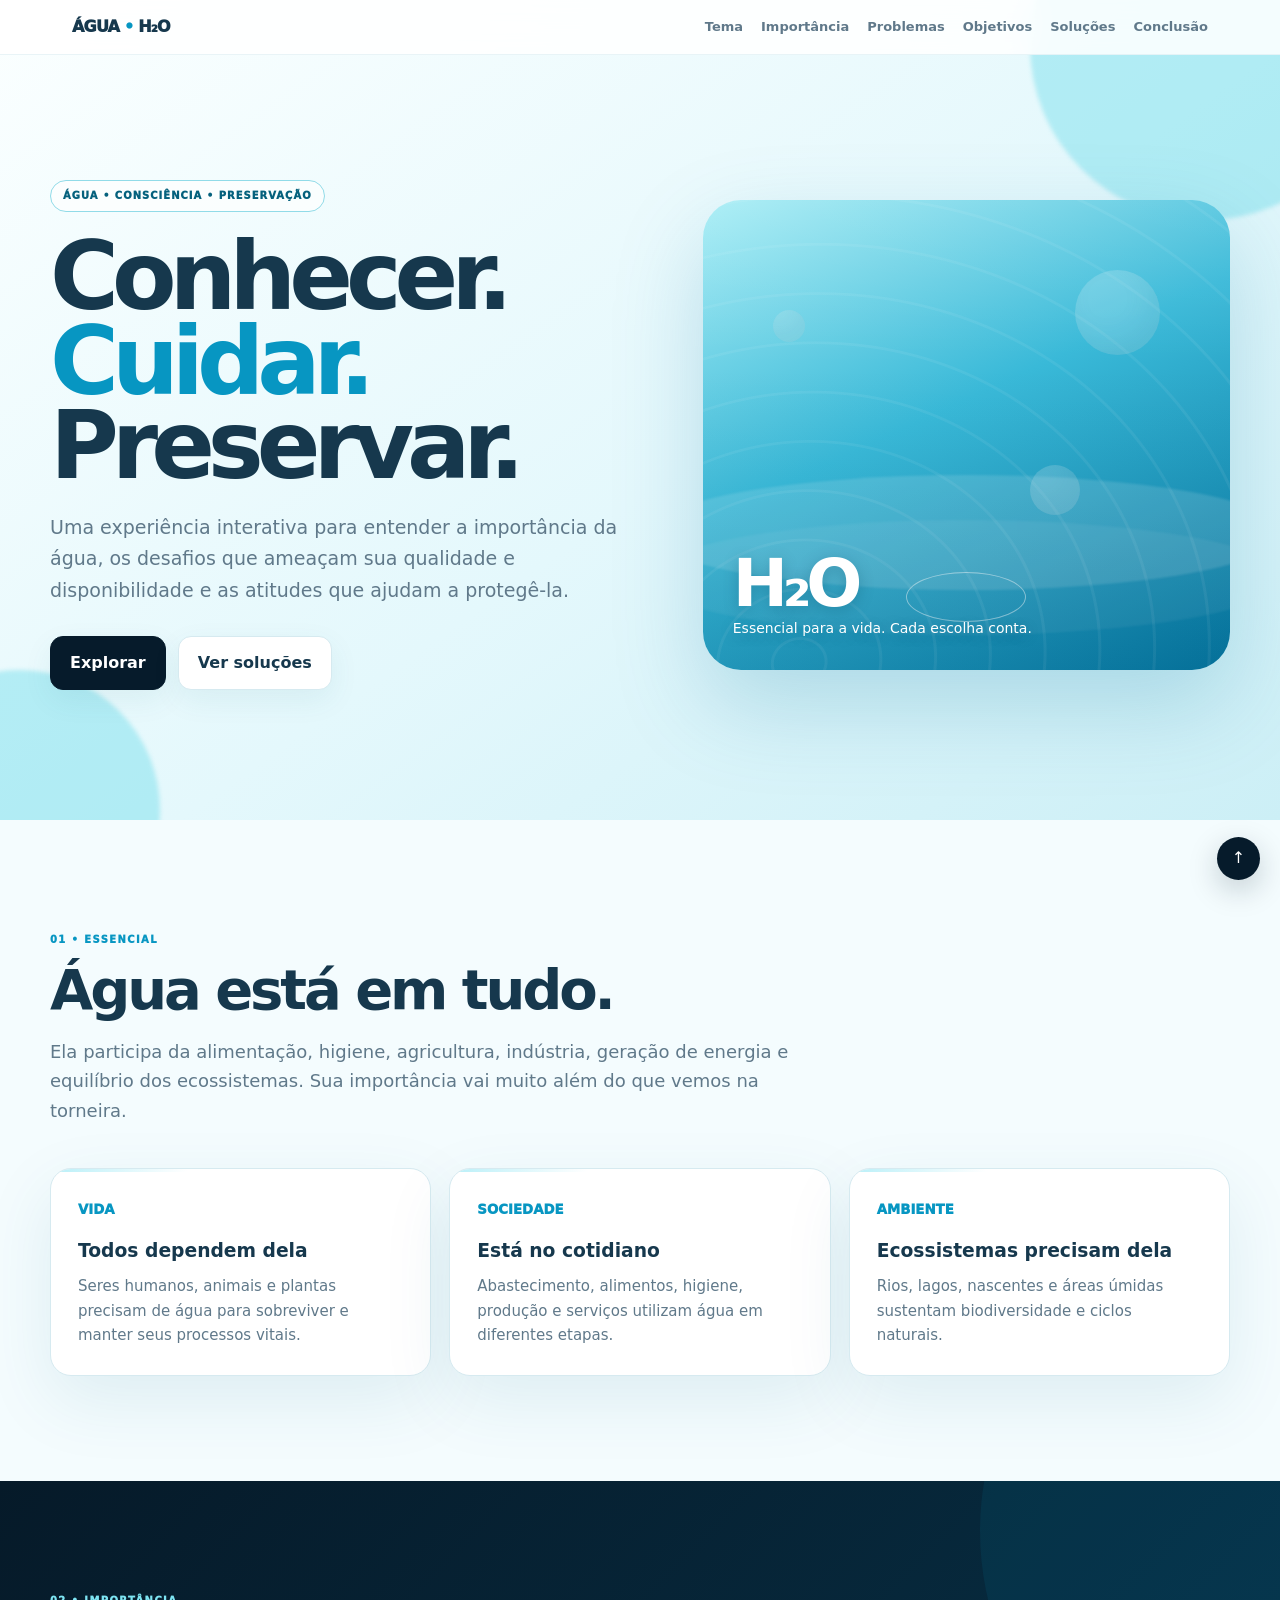
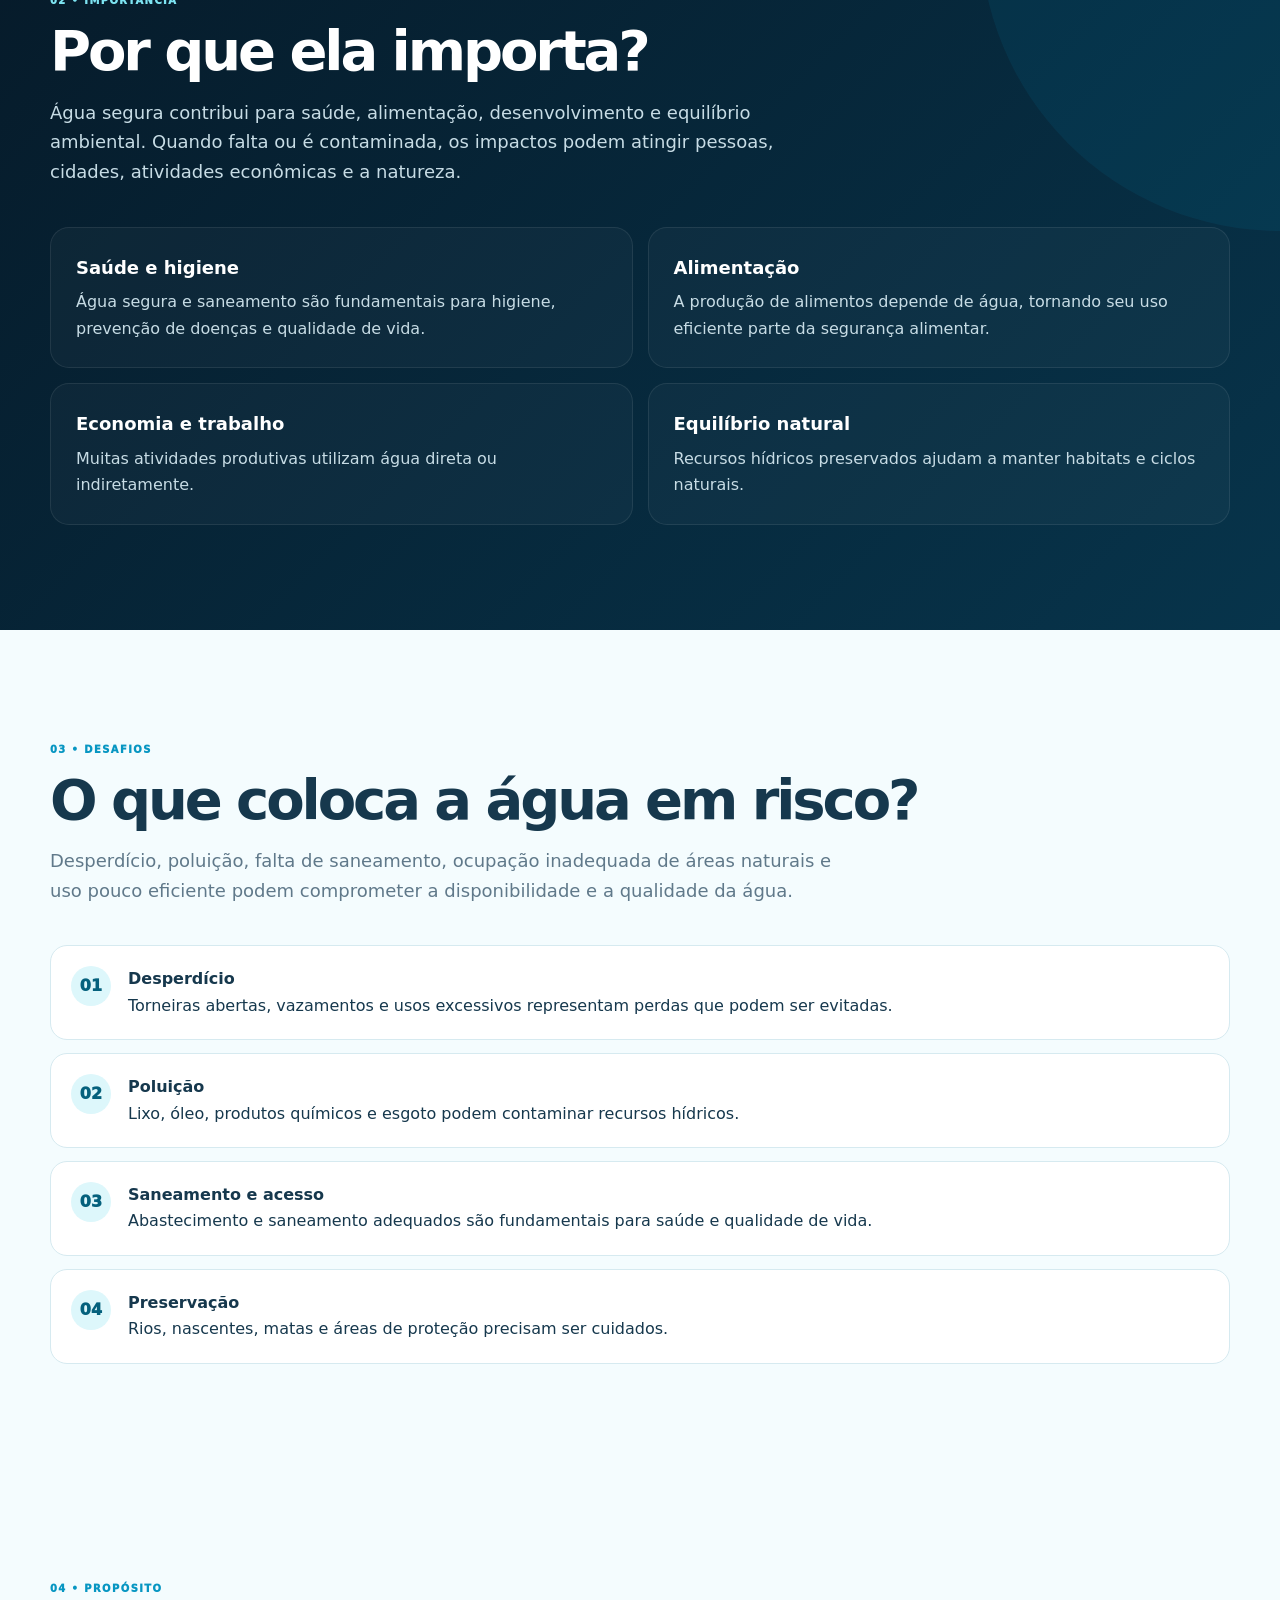
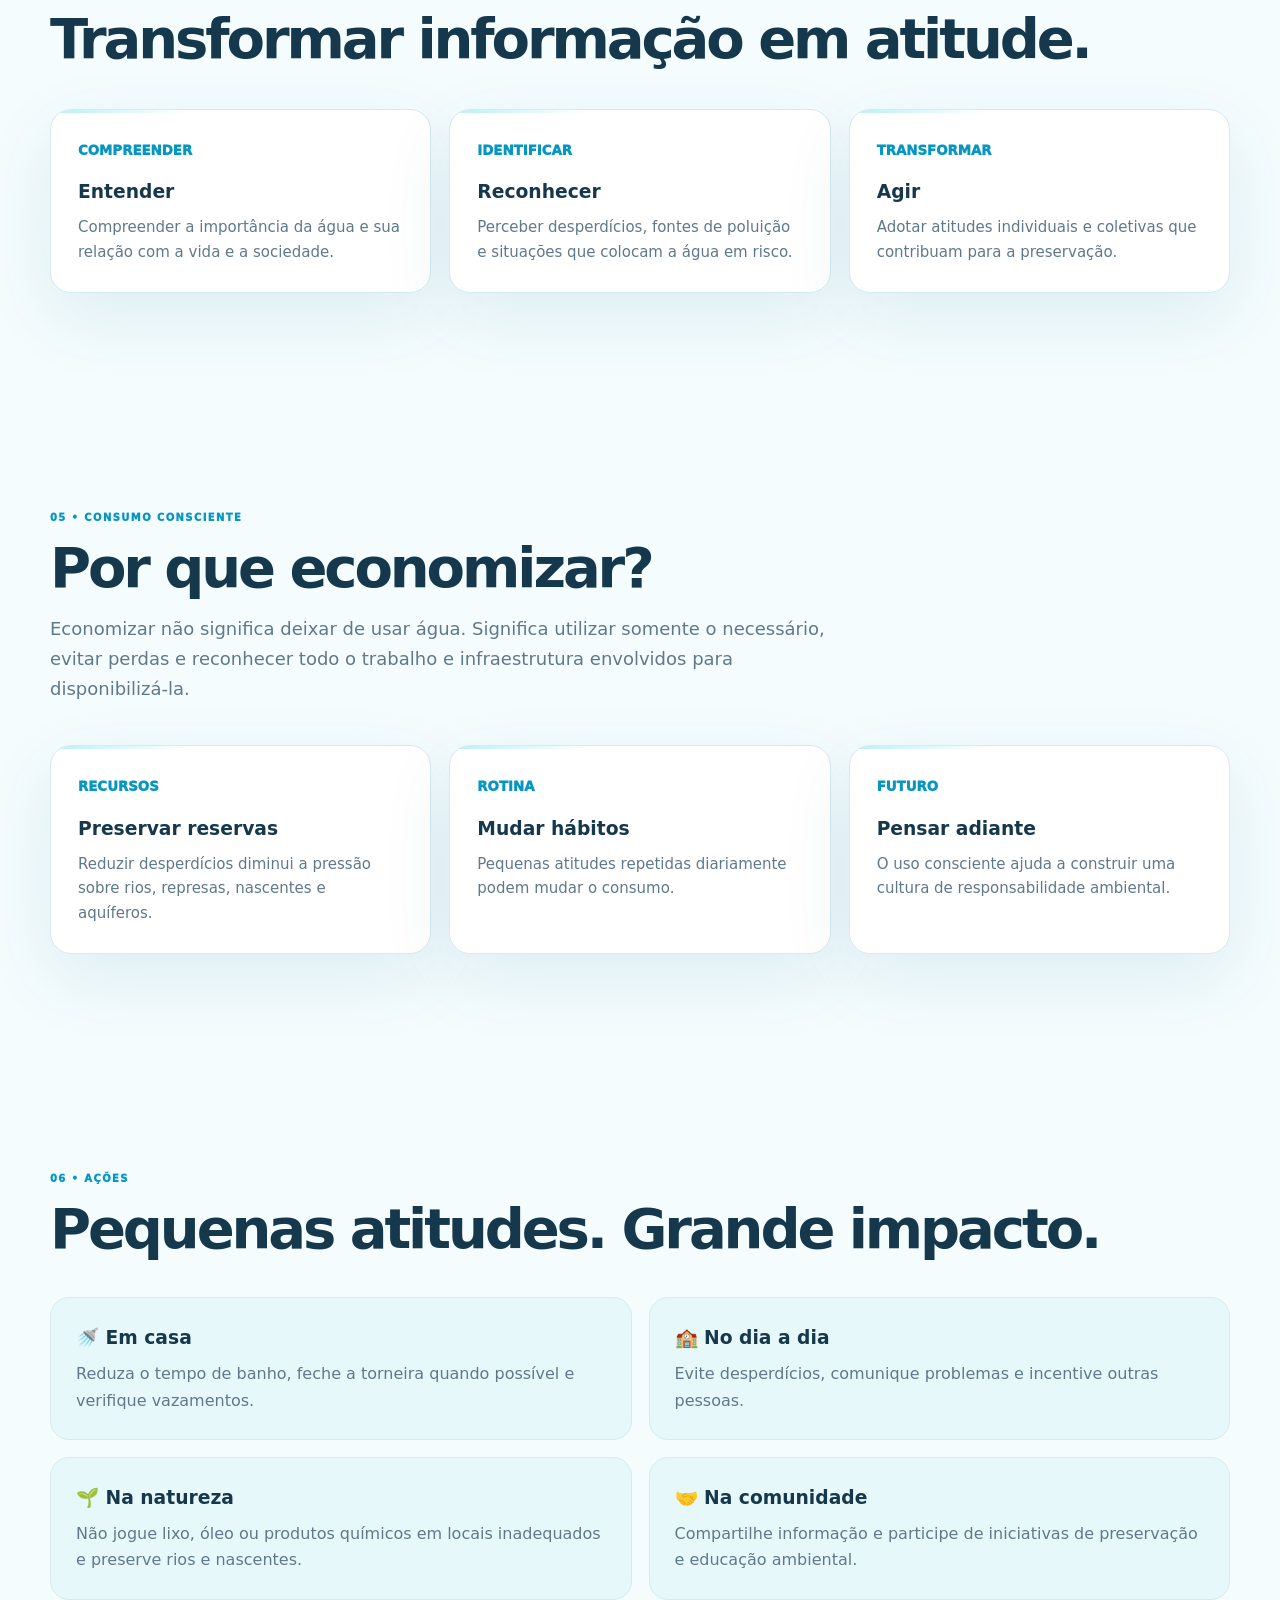
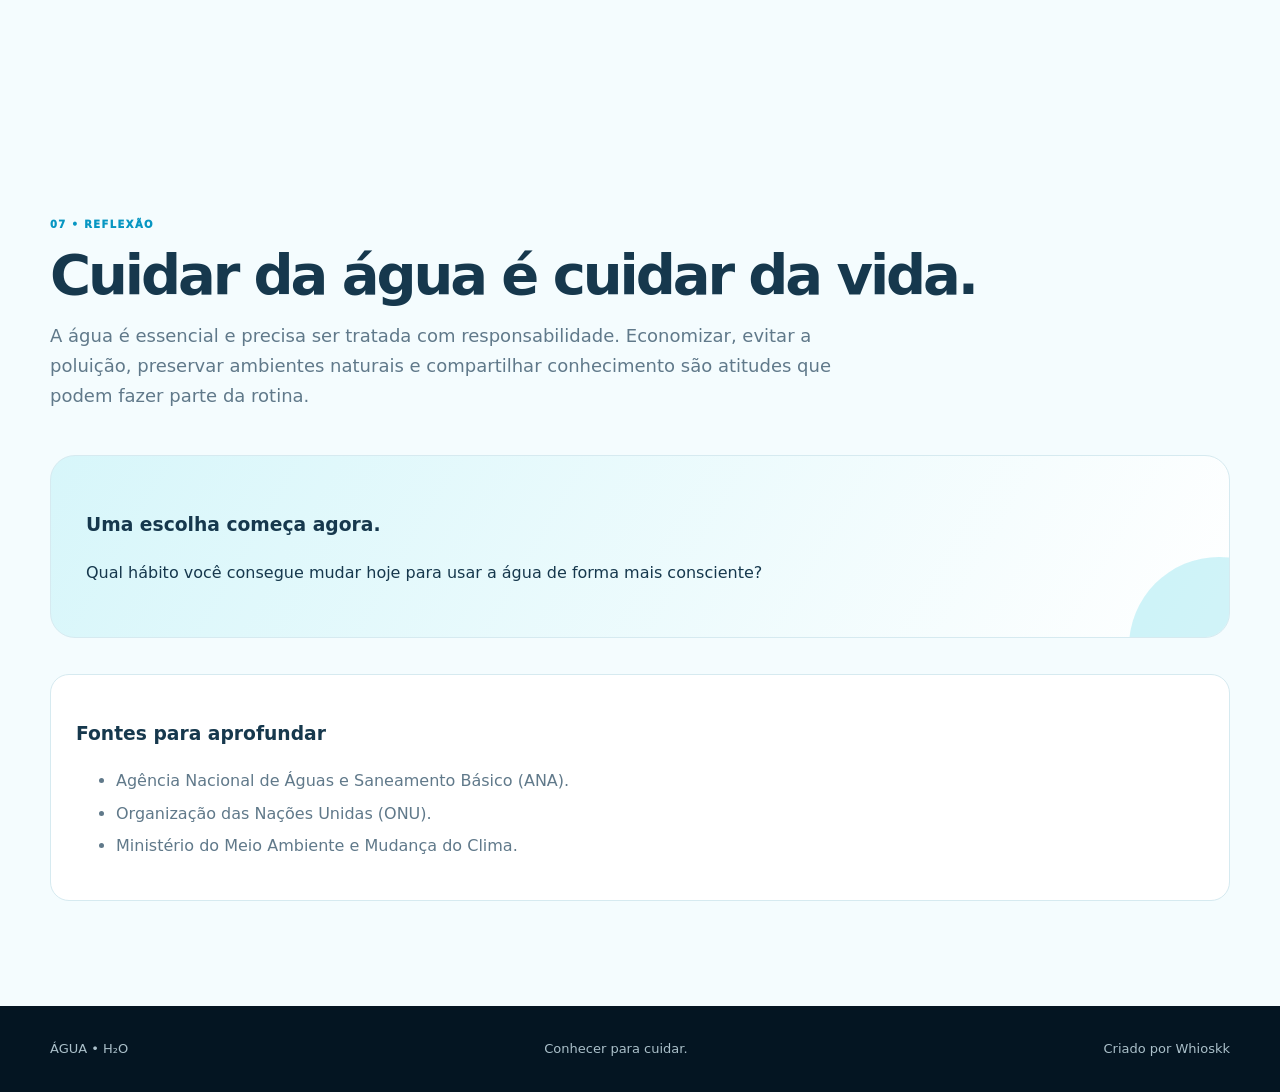
==== commit 940513a2: "Adicionar animações e efeitos visuais de água" ====
--- a/index.html
+++ b/index.html
@@ -1,27 +1,22 @@
 <!doctype html>
 <html lang="pt-BR">
 <head>
-<meta charset="utf-8">
-<meta name="viewport" content="width=device-width,initial-scale=1">
-<meta name="description" content="TCA escolar sobre água, consumo consciente, preservação, saneamento e educação ambiental.">
-<title>TCA • Água | Conhecer para cuidar</title>
+<meta charset="utf-8"><meta name="viewport" content="width=device-width,initial-scale=1"><meta name="description" content="Água: importância, consumo consciente, preservação e ações para cuidar dos recursos hídricos."><title>Água | Conhecer para cuidar</title>
 <style>
-:root{--ink:#09283d;--blue:#087ea4;--aqua:#dff7fb;--bg:#f5fbfc;--text:#18374b;--muted:#607687;--line:#d7e8ed;--white:#fff;--shadow:0 18px 55px #073b5015}*{box-sizing:border-box}html{scroll-behavior:smooth}body{margin:0;background:var(--bg);color:var(--text);font-family:Inter,system-ui,-apple-system,"Segoe UI",sans-serif;line-height:1.65}a{text-decoration:none;color:inherit}.nav{position:fixed;z-index:20;inset:0 0 auto;background:#ffffffed;backdrop-filter:blur(14px);border-bottom:1px solid #d7e8ed99}.navin{max-width:1160px;margin:auto;padding:14px 22px;display:flex;align-items:center;justify-content:space-between}.logo{font-weight:900;letter-spacing:-.04em}.logo span{color:var(--blue)}nav{display:flex;gap:19px;font-size:13px;font-weight:750;color:var(--muted)}nav a:hover{color:var(--blue)}.hero{min-height:770px;padding:145px 22px 90px;display:grid;place-items:center;position:relative;overflow:hidden;background:linear-gradient(145deg,#fbfeff,#e7f7fa 62%,#d6eff4)}.hero:before,.hero:after{content:"";position:absolute;border-radius:50%;background:#a8e2eb66}.hero:before{width:600px;height:600px;right:-220px;top:-190px}.hero:after{width:420px;height:420px;left:-210px;bottom:-220px}.heroIn{position:relative;z-index:1;max-width:1160px;width:100%;display:grid;grid-template-columns:1.08fr .92fr;gap:75px;align-items:center}.tag{display:inline-flex;padding:7px 12px;border:1px solid #a7dbe4;border-radius:999px;color:#08617b;background:#ffffffaa;text-transform:uppercase;letter-spacing:.1em;font-size:11px;font-weight:900}.hero h1{font-size:clamp(50px,7vw,88px);line-height:.95;letter-spacing:-.07em;margin:22px 0}.hero h1 span{color:var(--blue)}.hero p{font-size:19px;color:var(--muted);max-width:680px}.buttons{display:flex;gap:12px;flex-wrap:wrap;margin-top:28px}.btn{padding:13px 18px;border-radius:12px;background:white;border:1px solid var(--line);font-weight:800;box-shadow:0 8px 25px #0a526912}.primary{background:var(--ink);color:white;border-color:var(--ink)}.visual{height:450px;border-radius:34px;background:linear-gradient(160deg,#a5e4ed,#43aac4 50%,#086b91);position:relative;overflow:hidden;box-shadow:0 30px 70px #086b9130}.bubble{position:absolute;border-radius:50%;background:#ffffff25}.b1{width:290px;height:290px;left:-70px;top:-90px}.b2{width:190px;height:190px;right:-45px;bottom:20px}.visualText{position:absolute;left:30px;bottom:28px;color:white}.visualText b{display:block;font-size:64px;line-height:1;letter-spacing:-.07em}.visualText span{font-size:14px;display:block;max-width:330px}.section{padding:100px 22px}.wrap{max-width:1160px;margin:auto}.eyebrow{font-size:11px;font-weight:900;color:var(--blue);letter-spacing:.12em;text-transform:uppercase}.section h2{font-size:clamp(35px,5vw,54px);line-height:1.05;letter-spacing:-.05em;margin:10px 0 16px}.lead{max-width:790px;font-size:18px;color:var(--muted)}.grid{display:grid;grid-template-columns:repeat(3,1fr);gap:18px;margin-top:40px}.card{background:white;border:1px solid var(--line);border-radius:20px;padding:26px;box-shadow:var(--shadow)}.card small{color:var(--blue);font-weight:900}.card h3{margin:13px 0 7px}.card p{margin:0;color:var(--muted);font-size:15px}.dark{background:var(--ink);color:white}.dark .eyebrow{color:#8de1ee}.dark .lead{color:#c5d7e0}.reasons{display:grid;grid-template-columns:repeat(2,1fr);gap:15px;margin-top:38px}.reason{padding:23px;border-radius:18px;border:1px solid #ffffff18;background:#ffffff09}.reason b{font-size:18px}.reason p{color:#c5d7e0;margin:7px 0 0}.list{display:grid;gap:12px;margin-top:38px}.item{display:flex;gap:17px;align-items:flex-start;background:white;border:1px solid var(--line);border-radius:16px;padding:20px}.item i{font-style:normal;min-width:38px;height:38px;border-radius:50%;background:var(--aqua);color:#075985;display:grid;place-items:center;font-weight:900}.actions{display:grid;grid-template-columns:1fr 1fr;gap:16px;margin-top:38px}.action{padding:24px;background:#e8f7fa;border:1px solid var(--line);border-radius:18px}.action h3{margin:0 0 7px}.action p{margin:0;color:var(--muted)}.final{margin-top:42px;padding:32px;border-radius:24px;background:linear-gradient(120deg,#d9f5f8,#fff);border:1px solid var(--line)}.sources{margin-top:35px;padding:24px;background:white;border:1px solid var(--line);border-radius:18px}.sources li{color:var(--muted);margin:6px 0}footer{background:#071c2b;color:#afc2cc;padding:30px 22px}.foot{max-width:1160px;margin:auto;display:flex;justify-content:space-between;gap:20px;font-size:13px}@media(max-width:820px){nav{display:none}.hero{padding-top:125px}.heroIn{grid-template-columns:1fr;gap:35px}.visual{height:310px}.grid,.reasons,.actions{grid-template-columns:1fr}.section{padding:75px 20px}.foot{flex-direction:column}}
+:root{--ink:#061b2b;--blue:#0796c2;--cyan:#76e0f1;--bg:#f4fcfe;--text:#16384d;--muted:#60798a;--line:#d6eaf0;--white:#fff;--shadow:0 24px 70px #00608018}*{box-sizing:border-box}html{scroll-behavior:smooth}body{margin:0;background:var(--bg);color:var(--text);font-family:Inter,system-ui,-apple-system,"Segoe UI",sans-serif;line-height:1.65;overflow-x:hidden}a{text-decoration:none;color:inherit}.nav{position:fixed;z-index:50;top:0;left:0;right:0;background:#ffffffdc;backdrop-filter:blur(18px);border-bottom:1px solid #d6eaf088}.navin{max-width:1180px;margin:auto;padding:14px 22px;display:flex;align-items:center;justify-content:space-between}.logo{font-weight:950;letter-spacing:-.05em}.logo span{color:var(--blue)}nav{display:flex;gap:18px;font-size:13px;font-weight:800;color:var(--muted)}nav a{transition:.25s}nav a:hover{color:var(--blue);transform:translateY(-1px)}.hero{min-height:820px;padding:150px 22px 100px;display:grid;place-items:center;position:relative;overflow:hidden;background:linear-gradient(145deg,#fbffff,#e4f8fc 55%,#cceff6)}.heroIn{position:relative;z-index:3;max-width:1180px;width:100%;display:grid;grid-template-columns:1.05fr .95fr;gap:70px;align-items:center}.tag{display:inline-flex;padding:7px 12px;border:1px solid #91dbe8;border-radius:999px;background:#ffffffa8;color:#05617d;text-transform:uppercase;letter-spacing:.1em;font-size:10px;font-weight:950}.hero h1{font-size:clamp(54px,7.5vw,94px);line-height:.9;letter-spacing:-.075em;margin:23px 0}.hero h1 span{color:var(--blue)}.hero p{font-size:19px;color:var(--muted);max-width:680px}.buttons{display:flex;gap:12px;flex-wrap:wrap;margin-top:30px}.btn{padding:13px 19px;border-radius:13px;background:#fff;border:1px solid var(--line);font-weight:850;box-shadow:0 10px 30px #005d7712;transition:.3s}.btn:hover{transform:translateY(-3px);box-shadow:0 16px 35px #005d7720}.primary{background:var(--ink);color:white;border-color:var(--ink)}.visual{height:470px;border-radius:38px;position:relative;overflow:hidden;background:linear-gradient(155deg,#a7edf5 0%,#39b9d8 45%,#05749e 100%);box-shadow:0 35px 90px #05749e35;isolation:isolate}.visual:before{content:"";position:absolute;inset:-50%;background:repeating-radial-gradient(ellipse at 30% 70%,transparent 0 25px,#ffffff18 26px 28px,transparent 29px 55px);animation:water 13s linear infinite;transform:rotate(-12deg);opacity:.65}.visual:after{content:"";position:absolute;inset:0;background:linear-gradient(180deg,#ffffff18,transparent 35%,#003c5815);pointer-events:none}.wave{position:absolute;left:-10%;width:120%;height:115px;border-radius:50%;background:#ffffff22;filter:blur(1px);animation:wave 6s ease-in-out infinite}.w1{bottom:80px}.w2{bottom:35px;opacity:.45;animation-delay:-2s}.orb{position:absolute;border-radius:50%;background:#ffffff30;box-shadow:inset -10px -14px 25px #00719718;animation:float 7s ease-in-out infinite}.o1{width:85px;height:85px;right:70px;top:70px}.o2{width:32px;height:32px;left:70px;top:110px;animation-delay:-2s}.o3{width:50px;height:50px;right:150px;bottom:155px;animation-delay:-4s}.visualText{position:absolute;z-index:5;left:30px;bottom:30px;color:#fff;text-shadow:0 3px 15px #00425c44}.visualText b{display:block;font-size:66px;line-height:1;letter-spacing:-.08em}.visualText span{font-size:14px;display:block;max-width:340px}.ripple{position:absolute;border:1px solid #ffffff45;border-radius:50%;width:120px;height:50px;left:50%;bottom:48px;transform:translateX(-50%);animation:ripple 3.5s ease-out infinite}.ripple:nth-of-type(2){animation-delay:1.2s}.ambient{position:absolute;border-radius:50%;filter:blur(2px);background:#63d9e966;animation:ambient 12s ease-in-out infinite}.a1{width:350px;height:350px;right:-100px;top:-130px}.a2{width:280px;height:280px;left:-120px;bottom:-130px;animation-delay:-5s}.section{padding:105px 22px;position:relative}.wrap{max-width:1180px;margin:auto}.eyebrow{font-size:10px;font-weight:950;color:var(--blue);letter-spacing:.14em;text-transform:uppercase}.section h2{font-size:clamp(36px,5vw,56px);line-height:1.02;letter-spacing:-.055em;margin:10px 0 17px}.lead{max-width:790px;font-size:18px;color:var(--muted)}.grid{display:grid;grid-template-columns:repeat(3,1fr);gap:18px;margin-top:42px}.card{background:#fff;border:1px solid var(--line);border-radius:21px;padding:27px;box-shadow:var(--shadow);transition:.35s;position:relative;overflow:hidden}.card:before{content:"";position:absolute;left:-20%;right:-20%;height:3px;top:0;background:linear-gradient(90deg,transparent,var(--cyan),transparent);transform:translateX(-60%);transition:.6s}.card:hover{transform:translateY(-7px);box-shadow:0 30px 70px #00608022}.card:hover:before{transform:translateX(60%)}.card small{color:var(--blue);font-weight:950}.card h3{margin:14px 0 7px}.card p{margin:0;color:var(--muted);font-size:15px}.dark{background:linear-gradient(135deg,#061a29,#07344b);color:#fff;overflow:hidden}.dark:before{content:"";position:absolute;width:600px;height:600px;border-radius:50%;right:-300px;top:-250px;background:#09a4cf16;animation:ambient 10s ease-in-out infinite}.dark .eyebrow{color:#7de4f2}.dark .lead{color:#c7dce5}.reasons{display:grid;grid-template-columns:repeat(2,1fr);gap:15px;margin-top:40px}.reason{padding:25px;border:1px solid #ffffff15;background:#ffffff08;border-radius:19px;transition:.3s}.reason:hover{background:#ffffff10;transform:translateY(-4px)}.reason b{font-size:18px}.reason p{color:#c7dce5;margin:7px 0 0}.list{display:grid;gap:13px;margin-top:40px}.item{display:flex;gap:17px;background:#fff;border:1px solid var(--line);border-radius:17px;padding:20px;transition:.3s}.item:hover{transform:translateX(5px);box-shadow:var(--shadow)}.item i{font-style:normal;min-width:40px;height:40px;border-radius:50%;background:#ddf7fb;color:#05617d;display:grid;place-items:center;font-weight:950}.actions{display:grid;grid-template-columns:1fr 1fr;gap:17px;margin-top:40px}.action{padding:25px;background:#e7f8fb;border:1px solid var(--line);border-radius:19px;transition:.3s}.action:hover{transform:translateY(-6px);background:#def6fa}.action h3{margin:0 0 7px}.action p{margin:0;color:var(--muted)}.final{margin-top:45px;padding:35px;border-radius:25px;background:linear-gradient(120deg,#d7f6fa,#fff);border:1px solid var(--line);position:relative;overflow:hidden}.final:after{content:"";position:absolute;width:180px;height:180px;border-radius:50%;right:-80px;bottom:-100px;background:#73dbea55}.sources{margin-top:36px;padding:25px;background:#fff;border:1px solid var(--line);border-radius:19px}.sources li{color:var(--muted);margin:6px 0}footer{background:#041522;color:#abc0ca;padding:32px 22px}.foot{max-width:1180px;margin:auto;display:flex;justify-content:space-between;gap:20px;font-size:13px}.scroll{position:fixed;z-index:60;right:20px;bottom:20px;width:43px;height:43px;border-radius:50%;background:var(--ink);color:#fff;display:grid;place-items:center;box-shadow:0 10px 30px #001d2a35;animation:pulse 2.5s infinite}@keyframes water{to{transform:rotate(-12deg) translate(100px,50px)}}@keyframes wave{0%,100%{transform:translateX(-3%) rotate(-2deg)}50%{transform:translateX(3%) rotate(2deg)}}@keyframes float{0%,100%{transform:translateY(0) scale(1)}50%{transform:translateY(-20px) scale(1.04)}}@keyframes ripple{0%{opacity:.7;transform:translateX(-50%) scale(.4)}100%{opacity:0;transform:translateX(-50%) scale(2.7)}}@keyframes ambient{0%,100%{transform:translate(0,0) scale(1)}50%{transform:translate(25px,20px) scale(1.08)}}@keyframes pulse{0%,100%{box-shadow:0 10px 30px #001d2a35}50%{box-shadow:0 10px 38px #009bc755}}@media(max-width:820px){nav{display:none}.hero{padding-top:125px}.heroIn{grid-template-columns:1fr;gap:35px}.visual{height:320px}.grid,.reasons,.actions{grid-template-columns:1fr}.section{padding:78px 20px}.foot{flex-direction:column}.scroll{right:14px;bottom:14px}}
+@media(prefers-reduced-motion:reduce){*,*:before,*:after{animation:none!important;transition:none!important;scroll-behavior:auto!important}}
 </style>
 </head>
 <body>
-<header class="nav"><div class="navin"><a class="logo" href="#inicio">TCA <span>•</span> ÁGUA</a><nav><a href="#tema">Tema</a><a href="#importancia">Importância</a><a href="#problema">Problema</a><a href="#objetivos">Objetivos</a><a href="#solucoes">Soluções</a><a href="#conclusao">Conclusão</a></nav></div></header>
+<header class="nav"><div class="navin"><a class="logo" href="#inicio">ÁGUA <span>•</span> H₂O</a><nav><a href="#tema">Tema</a><a href="#importancia">Importância</a><a href="#problema">Problemas</a><a href="#objetivos">Objetivos</a><a href="#solucoes">Soluções</a><a href="#conclusao">Conclusão</a></nav></div></header>
 <main>
-<section class="hero" id="inicio"><div class="heroIn"><div><span class="tag">Trabalho escolar • Educação ambiental</span><h1>Conhecer.<br><span>Cuidar.</span><br>Preservar.</h1><p>A água é essencial para a vida, para a sociedade e para o equilíbrio do planeta. Este TCA apresenta sua importância, os principais desafios relacionados ao seu uso e atitudes para preservá-la.</p><div class="buttons"><a class="btn primary" href="#tema">Conhecer o projeto</a><a class="btn" href="#solucoes">Ver soluções</a></div></div><div class="visual"><i class="bubble b1"></i><i class="bubble b2"></i><div class="visualText"><b>H₂O</b><span>Essencial para a vida. Responsabilidade de todos.</span></div></div></div></section>
-<section class="section" id="tema"><div class="wrap"><span class="eyebrow">01 • Tema e introdução</span><h2>Água: um recurso essencial.</h2><p class="lead">A água está presente na alimentação, higiene, agricultura, indústria, geração de energia e nos ecossistemas. Apesar de indispensável, seu uso precisa ser responsável, porque disponibilidade, qualidade e acesso dependem de cuidado.</p><div class="grid"><article class="card"><small>VIDA</small><h3>Todos dependem dela</h3><p>Seres humanos, animais e plantas precisam de água para sobreviver e manter seus processos vitais.</p></article><article class="card"><small>SOCIEDADE</small><h3>Está no nosso cotidiano</h3><p>Abastecimento, alimentos, higiene, produção e serviços utilizam água em diferentes etapas.</p></article><article class="card"><small>AMBIENTE</small><h3>Ecossistemas precisam dela</h3><p>Rios, lagos, nascentes e áreas úmidas sustentam biodiversidade e ciclos naturais.</p></article></div></div></section>
-<section class="section dark" id="importancia"><div class="wrap"><span class="eyebrow">02 • Importância</span><h2>Por que a água é tão importante?</h2><p class="lead">Água segura contribui para saúde, alimentação, desenvolvimento e equilíbrio ambiental. Quando falta ou é contaminada, os impactos podem atingir famílias, cidades, atividades econômicas e a natureza.</p><div class="reasons"><div class="reason"><b>Saúde e higiene</b><p>Água segura e saneamento são fundamentais para higiene, prevenção de doenças e qualidade de vida.</p></div><div class="reason"><b>Alimentação</b><p>A produção de alimentos depende de água, tornando seu uso eficiente parte da segurança alimentar.</p></div><div class="reason"><b>Economia e trabalho</b><p>Muitas atividades produtivas utilizam água direta ou indiretamente.</p></div><div class="reason"><b>Equilíbrio natural</b><p>Recursos hídricos preservados ajudam a manter habitats e ciclos naturais.</p></div></div></div></section>
-<section class="section" id="problema"><div class="wrap"><span class="eyebrow">03 • Problema de pesquisa</span><h2>O que coloca a água em risco?</h2><p class="lead">O problema envolve desperdício, poluição, falta de saneamento, ocupação inadequada de áreas naturais e uso pouco eficiente. Além disso, o acesso à água segura não é igual para todas as pessoas.</p><div class="list"><div class="item"><i>01</i><div><b>Desperdício</b><br>Tor­nei­ras abertas, vazamentos e usos excessivos representam perdas que podem ser evitadas.</div></div><div class="item"><i>02</i><div><b>Poluição</b><br>Lixo, óleo, produtos químicos e esgoto podem contaminar recursos hídricos.</div></div><div class="item"><i>03</i><div><b>Saneamento e acesso</b><br>Abastecimento e saneamento adequados são fundamentais para saúde e qualidade de vida.</div></div><div class="item"><i>04</i><div><b>Preservação</b><br>Rios, nascentes, matas e áreas de proteção precisam ser cuidados para manter os ciclos da água.</div></div></div></div></section>
-<section class="section" id="objetivos"><div class="wrap"><span class="eyebrow">04 • Objetivos</span><h2>O que este TCA busca mostrar?</h2><div class="grid"><article class="card"><small>OBJETIVO GERAL</small><h3>Compreender</h3><p>Entender a importância da água e incentivar uma relação mais consciente com esse recurso.</p></article><article class="card"><small>OBJETIVO ESPECÍFICO</small><h3>Identificar</h3><p>Reconhecer desperdícios, fontes de poluição e situações que podem comprometer a água.</p></article><article class="card"><small>OBJETIVO ESPECÍFICO</small><h3>Transformar</h3><p>Apresentar atitudes individuais e coletivas que podem contribuir para a preservação.</p></article></div></div></section>
-<section class="section" id="economizar"><div class="wrap"><span class="eyebrow">05 • Consumo consciente</span><h2>Por que devemos economizar água?</h2><p class="lead">Economizar não significa deixar de usar água. Significa utilizar somente o necessário, evitar perdas e compreender que água tratada depende de infraestrutura, energia e trabalho.</p><div class="grid"><article class="card"><small>RECURSOS</small><h3>Preservar reservas</h3><p>Reduzir desperdícios diminui a pressão sobre rios, represas, nascentes e aquíferos.</p></article><article class="card"><small>ROTINA</small><h3>Mudar hábitos</h3><p>Pequenas atitudes repetidas todos os dias podem mudar o consumo de uma família ou escola.</p></article><article class="card"><small>FUTURO</small><h3>Pensar nas próximas gerações</h3><p>O uso consciente ajuda a construir uma cultura de responsabilidade ambiental.</p></article></div></div></section>
-<section class="section" id="solucoes"><div class="wrap"><span class="eyebrow">06 • Ações e soluções</span><h2>O que podemos fazer?</h2><p class="lead">A mudança começa com atitudes simples, mas também depende de educação ambiental, saneamento, infraestrutura adequada e participação coletiva.</p><div class="actions"><article class="action"><h3>🚿 Em casa</h3><p>Reduzir o tempo de banho, fechar a torneira quando possível e verificar vazamentos.</p></article><article class="action"><h3>🏫 Na escola</h3><p>Comunicar vazamentos, cuidar das torneiras, evitar desperdícios e promover campanhas.</p></article><article class="action"><h3>🌱 Na natureza</h3><p>Não jogar lixo, óleo ou produtos químicos em locais inadequados e preservar nascentes e rios.</p></article><article class="action"><h3>🤝 Na comunidade</h3><p>Compartilhar informação e incentivar outras pessoas a adotar hábitos conscientes.</p></article></div></div></section>
-<section class="section" id="metodologia"><div class="wrap"><span class="eyebrow">07 • Metodologia</span><h2>Como o trabalho pode ser desenvolvido.</h2><p class="lead">A pesquisa pode reunir consulta a fontes confiáveis, organização das informações, observação de hábitos de consumo, discussão dos problemas e elaboração de propostas para a escola e a comunidade.</p><div class="grid"><article class="card"><small>ETAPA 1</small><h3>Pesquisar</h3><p>Consultar instituições e materiais reconhecidos sobre água, saneamento e preservação.</p></article><article class="card"><small>ETAPA 2</small><h3>Analisar</h3><p>Comparar informações e relacionar causas, consequências e possíveis soluções.</p></article><article class="card"><small>ETAPA 3</small><h3>Propor</h3><p>Transformar o conhecimento em ações de conscientização e uso responsável.</p></article></div></div></section>
-<section class="section" id="conclusao"><div class="wrap"><span class="eyebrow">08 • Conclusão</span><h2>Cuidar da água é cuidar da vida.</h2><p class="lead">A água é essencial e precisa ser tratada com responsabilidade. Economizar, evitar a poluição, preservar ambientes naturais e compartilhar conhecimento são atitudes que podem fazer parte da rotina.</p><div class="final"><h3>Uma reflexão</h3><p>Se cada pessoa mudasse pelo menos um hábito relacionado ao uso da água, qual poderia ser o impacto dentro de uma escola, uma família ou uma comunidade?</p></div><div class="sources"><h3>Referências para pesquisa</h3><ul><li>Agência Nacional de Águas e Saneamento Básico (ANA).</li><li>Organização das Nações Unidas (ONU) — água e desenvolvimento sustentável.</li><li>Ministério do Meio Ambiente e Mudança do Clima.</li><li>Outras fontes indicadas pelo professor e efetivamente utilizadas na pesquisa.</li></ul></div></div></section>
-</main>
-<footer><div class="foot"><span>TCA • ÁGUA</span><span>Conhecer para cuidar.</span><span>Criado por Whioskk</span></div></footer>
-</body>
-</html>+<section class="hero" id="inicio"><div class="ambient a1"></div><div class="ambient a2"></div><div class="heroIn"><div><span class="tag">Água • Consciência • Preservação</span><h1>Conhecer.<br><span>Cuidar.</span><br>Preservar.</h1><p>Uma experiência interativa para entender a importância da água, os desafios que ameaçam sua qualidade e disponibilidade e as atitudes que ajudam a protegê-la.</p><div class="buttons"><a class="btn primary" href="#tema">Explorar</a><a class="btn" href="#solucoes">Ver soluções</a></div></div><div class="visual"><i class="bubble b1"></i><i class="bubble b2"></i><i class="orb o1"></i><i class="orb o2"></i><i class="orb o3"></i><i class="wave w1"></i><i class="wave w2"></i><i class="ripple"></i><i class="ripple"></i><div class="visualText"><b>H₂O</b><span>Essencial para a vida. Cada escolha conta.</span></div></div></div></section>
+<section class="section" id="tema"><div class="wrap"><span class="eyebrow">01 • Essencial</span><h2>Água está em tudo.</h2><p class="lead">Ela participa da alimentação, higiene, agricultura, indústria, geração de energia e equilíbrio dos ecossistemas. Sua importância vai muito além do que vemos na torneira.</p><div class="grid"><article class="card"><small>VIDA</small><h3>Todos dependem dela</h3><p>Seres humanos, animais e plantas precisam de água para sobreviver e manter seus processos vitais.</p></article><article class="card"><small>SOCIEDADE</small><h3>Está no cotidiano</h3><p>Abastecimento, alimentos, higiene, produção e serviços utilizam água em diferentes etapas.</p></article><article class="card"><small>AMBIENTE</small><h3>Ecossistemas precisam dela</h3><p>Rios, lagos, nascentes e áreas úmidas sustentam biodiversidade e ciclos naturais.</p></article></div></div></section>
+<section class="section dark" id="importancia"><div class="wrap"><span class="eyebrow">02 • Importância</span><h2>Por que ela importa?</h2><p class="lead">Água segura contribui para saúde, alimentação, desenvolvimento e equilíbrio ambiental. Quando falta ou é contaminada, os impactos podem atingir pessoas, cidades, atividades econômicas e a natureza.</p><div class="reasons"><div class="reason"><b>Saúde e higiene</b><p>Água segura e saneamento são fundamentais para higiene, prevenção de doenças e qualidade de vida.</p></div><div class="reason"><b>Alimentação</b><p>A produção de alimentos depende de água, tornando seu uso eficiente parte da segurança alimentar.</p></div><div class="reason"><b>Economia e trabalho</b><p>Muitas atividades produtivas utilizam água direta ou indiretamente.</p></div><div class="reason"><b>Equilíbrio natural</b><p>Recursos hídricos preservados ajudam a manter habitats e ciclos naturais.</p></div></div></div></section>
+<section class="section" id="problema"><div class="wrap"><span class="eyebrow">03 • Desafios</span><h2>O que coloca a água em risco?</h2><p class="lead">Desperdício, poluição, falta de saneamento, ocupação inadequada de áreas naturais e uso pouco eficiente podem comprometer a disponibilidade e a qualidade da água.</p><div class="list"><div class="item"><i>01</i><div><b>Desperdício</b><br>Tor­neiras abertas, vazamentos e usos excessivos representam perdas que podem ser evitadas.</div></div><div class="item"><i>02</i><div><b>Poluição</b><br>Lixo, óleo, produtos químicos e esgoto podem contaminar recursos hídricos.</div></div><div class="item"><i>03</i><div><b>Saneamento e acesso</b><br>Abastecimento e saneamento adequados são fundamentais para saúde e qualidade de vida.</div></div><div class="item"><i>04</i><div><b>Preservação</b><br>Rios, nascentes, matas e áreas de proteção precisam ser cuidados.</div></div></div></div></section>
+<section class="section" id="objetivos"><div class="wrap"><span class="eyebrow">04 • Propósito</span><h2>Transformar informação em atitude.</h2><div class="grid"><article class="card"><small>COMPREENDER</small><h3>Entender</h3><p>Compreender a importância da água e sua relação com a vida e a sociedade.</p></article><article class="card"><small>IDENTIFICAR</small><h3>Reconhecer</h3><p>Perceber desperdícios, fontes de poluição e situações que colocam a água em risco.</p></article><article class="card"><small>TRANSFORMAR</small><h3>Agir</h3><p>Adotar atitudes individuais e coletivas que contribuam para a preservação.</p></article></div></div></section>
+<section class="section" id="economizar"><div class="wrap"><span class="eyebrow">05 • Consumo consciente</span><h2>Por que economizar?</h2><p class="lead">Economizar não significa deixar de usar água. Significa utilizar somente o necessário, evitar perdas e reconhecer todo o trabalho e infraestrutura envolvidos para disponibilizá-la.</p><div class="grid"><article class="card"><small>RECURSOS</small><h3>Preservar reservas</h3><p>Reduzir desperdícios diminui a pressão sobre rios, represas, nascentes e aquíferos.</p></article><article class="card"><small>ROTINA</small><h3>Mudar hábitos</h3><p>Pequenas atitudes repetidas diariamente podem mudar o consumo.</p></article><article class="card"><small>FUTURO</small><h3>Pensar adiante</h3><p>O uso consciente ajuda a construir uma cultura de responsabilidade ambiental.</p></article></div></div></section>
+<section class="section" id="solucoes"><div class="wrap"><span class="eyebrow">06 • Ações</span><h2>Pequenas atitudes. Grande impacto.</h2><div class="actions"><article class="action"><h3>🚿 Em casa</h3><p>Reduza o tempo de banho, feche a torneira quando possível e verifique vazamentos.</p></article><article class="action"><h3>🏫 No dia a dia</h3><p>Evite desperdícios, comunique problemas e incentive outras pessoas.</p></article><article class="action"><h3>🌱 Na natureza</h3><p>Não jogue lixo, óleo ou produtos químicos em locais inadequados e preserve rios e nascentes.</p></article><article class="action"><h3>🤝 Na comunidade</h3><p>Compartilhe informação e participe de iniciativas de preservação e educação ambiental.</p></article></div></div></section>
+<section class="section" id="conclusao"><div class="wrap"><span class="eyebrow">07 • Reflexão</span><h2>Cuidar da água é cuidar da vida.</h2><p class="lead">A água é essencial e precisa ser tratada com responsabilidade. Economizar, evitar a poluição, preservar ambientes naturais e compartilhar conhecimento são atitudes que podem fazer parte da rotina.</p><div class="final"><h3>Uma escolha começa agora.</h3><p>Qual hábito você consegue mudar hoje para usar a água de forma mais consciente?</p></div><div class="sources"><h3>Fontes para aprofundar</h3><ul><li>Agência Nacional de Águas e Saneamento Básico (ANA).</li><li>Organização das Nações Unidas (ONU).</li><li>Ministério do Meio Ambiente e Mudança do Clima.</li></ul></div></div></section>
+</main><footer><div class="foot"><span>ÁGUA • H₂O</span><span>Conhecer para cuidar.</span><span>Criado por Whioskk</span></div></footer><a class="scroll" href="#inicio" aria-label="Voltar ao topo">↑</a>
+</body></html>
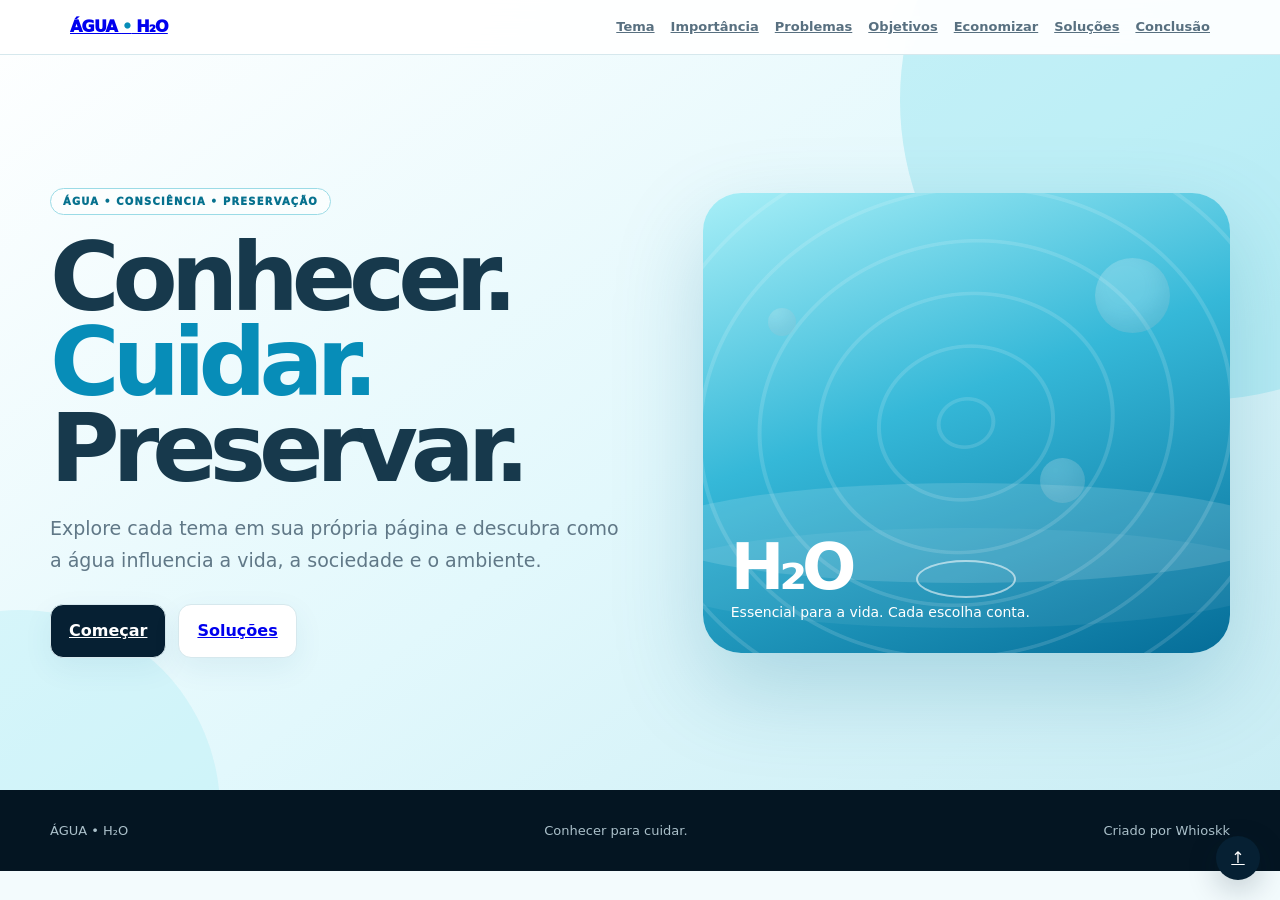
==== commit 2a9d0a24: "Criar páginas individuais e corrigir animações" ====
--- a/index.html
+++ b/index.html
@@ -1,22 +1,13 @@
-<!doctype html>
-<html lang="pt-BR">
-<head>
-<meta charset="utf-8"><meta name="viewport" content="width=device-width,initial-scale=1"><meta name="description" content="Água: importância, consumo consciente, preservação e ações para cuidar dos recursos hídricos."><title>Água | Conhecer para cuidar</title>
-<style>
-:root{--ink:#061b2b;--blue:#0796c2;--cyan:#76e0f1;--bg:#f4fcfe;--text:#16384d;--muted:#60798a;--line:#d6eaf0;--white:#fff;--shadow:0 24px 70px #00608018}*{box-sizing:border-box}html{scroll-behavior:smooth}body{margin:0;background:var(--bg);color:var(--text);font-family:Inter,system-ui,-apple-system,"Segoe UI",sans-serif;line-height:1.65;overflow-x:hidden}a{text-decoration:none;color:inherit}.nav{position:fixed;z-index:50;top:0;left:0;right:0;background:#ffffffdc;backdrop-filter:blur(18px);border-bottom:1px solid #d6eaf088}.navin{max-width:1180px;margin:auto;padding:14px 22px;display:flex;align-items:center;justify-content:space-between}.logo{font-weight:950;letter-spacing:-.05em}.logo span{color:var(--blue)}nav{display:flex;gap:18px;font-size:13px;font-weight:800;color:var(--muted)}nav a{transition:.25s}nav a:hover{color:var(--blue);transform:translateY(-1px)}.hero{min-height:820px;padding:150px 22px 100px;display:grid;place-items:center;position:relative;overflow:hidden;background:linear-gradient(145deg,#fbffff,#e4f8fc 55%,#cceff6)}.heroIn{position:relative;z-index:3;max-width:1180px;width:100%;display:grid;grid-template-columns:1.05fr .95fr;gap:70px;align-items:center}.tag{display:inline-flex;padding:7px 12px;border:1px solid #91dbe8;border-radius:999px;background:#ffffffa8;color:#05617d;text-transform:uppercase;letter-spacing:.1em;font-size:10px;font-weight:950}.hero h1{font-size:clamp(54px,7.5vw,94px);line-height:.9;letter-spacing:-.075em;margin:23px 0}.hero h1 span{color:var(--blue)}.hero p{font-size:19px;color:var(--muted);max-width:680px}.buttons{display:flex;gap:12px;flex-wrap:wrap;margin-top:30px}.btn{padding:13px 19px;border-radius:13px;background:#fff;border:1px solid var(--line);font-weight:850;box-shadow:0 10px 30px #005d7712;transition:.3s}.btn:hover{transform:translateY(-3px);box-shadow:0 16px 35px #005d7720}.primary{background:var(--ink);color:white;border-color:var(--ink)}.visual{height:470px;border-radius:38px;position:relative;overflow:hidden;background:linear-gradient(155deg,#a7edf5 0%,#39b9d8 45%,#05749e 100%);box-shadow:0 35px 90px #05749e35;isolation:isolate}.visual:before{content:"";position:absolute;inset:-50%;background:repeating-radial-gradient(ellipse at 30% 70%,transparent 0 25px,#ffffff18 26px 28px,transparent 29px 55px);animation:water 13s linear infinite;transform:rotate(-12deg);opacity:.65}.visual:after{content:"";position:absolute;inset:0;background:linear-gradient(180deg,#ffffff18,transparent 35%,#003c5815);pointer-events:none}.wave{position:absolute;left:-10%;width:120%;height:115px;border-radius:50%;background:#ffffff22;filter:blur(1px);animation:wave 6s ease-in-out infinite}.w1{bottom:80px}.w2{bottom:35px;opacity:.45;animation-delay:-2s}.orb{position:absolute;border-radius:50%;background:#ffffff30;box-shadow:inset -10px -14px 25px #00719718;animation:float 7s ease-in-out infinite}.o1{width:85px;height:85px;right:70px;top:70px}.o2{width:32px;height:32px;left:70px;top:110px;animation-delay:-2s}.o3{width:50px;height:50px;right:150px;bottom:155px;animation-delay:-4s}.visualText{position:absolute;z-index:5;left:30px;bottom:30px;color:#fff;text-shadow:0 3px 15px #00425c44}.visualText b{display:block;font-size:66px;line-height:1;letter-spacing:-.08em}.visualText span{font-size:14px;display:block;max-width:340px}.ripple{position:absolute;border:1px solid #ffffff45;border-radius:50%;width:120px;height:50px;left:50%;bottom:48px;transform:translateX(-50%);animation:ripple 3.5s ease-out infinite}.ripple:nth-of-type(2){animation-delay:1.2s}.ambient{position:absolute;border-radius:50%;filter:blur(2px);background:#63d9e966;animation:ambient 12s ease-in-out infinite}.a1{width:350px;height:350px;right:-100px;top:-130px}.a2{width:280px;height:280px;left:-120px;bottom:-130px;animation-delay:-5s}.section{padding:105px 22px;position:relative}.wrap{max-width:1180px;margin:auto}.eyebrow{font-size:10px;font-weight:950;color:var(--blue);letter-spacing:.14em;text-transform:uppercase}.section h2{font-size:clamp(36px,5vw,56px);line-height:1.02;letter-spacing:-.055em;margin:10px 0 17px}.lead{max-width:790px;font-size:18px;color:var(--muted)}.grid{display:grid;grid-template-columns:repeat(3,1fr);gap:18px;margin-top:42px}.card{background:#fff;border:1px solid var(--line);border-radius:21px;padding:27px;box-shadow:var(--shadow);transition:.35s;position:relative;overflow:hidden}.card:before{content:"";position:absolute;left:-20%;right:-20%;height:3px;top:0;background:linear-gradient(90deg,transparent,var(--cyan),transparent);transform:translateX(-60%);transition:.6s}.card:hover{transform:translateY(-7px);box-shadow:0 30px 70px #00608022}.card:hover:before{transform:translateX(60%)}.card small{color:var(--blue);font-weight:950}.card h3{margin:14px 0 7px}.card p{margin:0;color:var(--muted);font-size:15px}.dark{background:linear-gradient(135deg,#061a29,#07344b);color:#fff;overflow:hidden}.dark:before{content:"";position:absolute;width:600px;height:600px;border-radius:50%;right:-300px;top:-250px;background:#09a4cf16;animation:ambient 10s ease-in-out infinite}.dark .eyebrow{color:#7de4f2}.dark .lead{color:#c7dce5}.reasons{display:grid;grid-template-columns:repeat(2,1fr);gap:15px;margin-top:40px}.reason{padding:25px;border:1px solid #ffffff15;background:#ffffff08;border-radius:19px;transition:.3s}.reason:hover{background:#ffffff10;transform:translateY(-4px)}.reason b{font-size:18px}.reason p{color:#c7dce5;margin:7px 0 0}.list{display:grid;gap:13px;margin-top:40px}.item{display:flex;gap:17px;background:#fff;border:1px solid var(--line);border-radius:17px;padding:20px;transition:.3s}.item:hover{transform:translateX(5px);box-shadow:var(--shadow)}.item i{font-style:normal;min-width:40px;height:40px;border-radius:50%;background:#ddf7fb;color:#05617d;display:grid;place-items:center;font-weight:950}.actions{display:grid;grid-template-columns:1fr 1fr;gap:17px;margin-top:40px}.action{padding:25px;background:#e7f8fb;border:1px solid var(--line);border-radius:19px;transition:.3s}.action:hover{transform:translateY(-6px);background:#def6fa}.action h3{margin:0 0 7px}.action p{margin:0;color:var(--muted)}.final{margin-top:45px;padding:35px;border-radius:25px;background:linear-gradient(120deg,#d7f6fa,#fff);border:1px solid var(--line);position:relative;overflow:hidden}.final:after{content:"";position:absolute;width:180px;height:180px;border-radius:50%;right:-80px;bottom:-100px;background:#73dbea55}.sources{margin-top:36px;padding:25px;background:#fff;border:1px solid var(--line);border-radius:19px}.sources li{color:var(--muted);margin:6px 0}footer{background:#041522;color:#abc0ca;padding:32px 22px}.foot{max-width:1180px;margin:auto;display:flex;justify-content:space-between;gap:20px;font-size:13px}.scroll{position:fixed;z-index:60;right:20px;bottom:20px;width:43px;height:43px;border-radius:50%;background:var(--ink);color:#fff;display:grid;place-items:center;box-shadow:0 10px 30px #001d2a35;animation:pulse 2.5s infinite}@keyframes water{to{transform:rotate(-12deg) translate(100px,50px)}}@keyframes wave{0%,100%{transform:translateX(-3%) rotate(-2deg)}50%{transform:translateX(3%) rotate(2deg)}}@keyframes float{0%,100%{transform:translateY(0) scale(1)}50%{transform:translateY(-20px) scale(1.04)}}@keyframes ripple{0%{opacity:.7;transform:translateX(-50%) scale(.4)}100%{opacity:0;transform:translateX(-50%) scale(2.7)}}@keyframes ambient{0%,100%{transform:translate(0,0) scale(1)}50%{transform:translate(25px,20px) scale(1.08)}}@keyframes pulse{0%,100%{box-shadow:0 10px 30px #001d2a35}50%{box-shadow:0 10px 38px #009bc755}}@media(max-width:820px){nav{display:none}.hero{padding-top:125px}.heroIn{grid-template-columns:1fr;gap:35px}.visual{height:320px}.grid,.reasons,.actions{grid-template-columns:1fr}.section{padding:78px 20px}.foot{flex-direction:column}.scroll{right:14px;bottom:14px}}
-@media(prefers-reduced-motion:reduce){*,*:before,*:after{animation:none!important;transition:none!important;scroll-behavior:auto!important}}
-</style>
-</head>
-<body>
-<header class="nav"><div class="navin"><a class="logo" href="#inicio">ÁGUA <span>•</span> H₂O</a><nav><a href="#tema">Tema</a><a href="#importancia">Importância</a><a href="#problema">Problemas</a><a href="#objetivos">Objetivos</a><a href="#solucoes">Soluções</a><a href="#conclusao">Conclusão</a></nav></div></header>
+<!doctype html><html lang="pt-BR"><head><meta charset="utf-8"><meta name="viewport" content="width=device-width,initial-scale=1"><meta name="description" content="Água: importância, desafios, consumo consciente e preservação."><title>Água • H₂O</title><style>:root{--bg:#f3fbfd;--ink:#062033;--blue:#078db8;--cyan:#73e0f1;--muted:#607887;--line:#d6e8ed}*{box-sizing:border-box}html{scroll-behavior:smooth}body{margin:0;font-family:Inter,system-ui,sans-serif;color:#17394c;background:var(--bg);line-height:1.65;overflow-x:hidden}.nav{position:fixed;z-index:99;inset:0 0 auto;background:#ffffffec;backdrop-filter:blur(18px);border-bottom:1px solid var(--line)}.navin{max-width:1180px;margin:auto;padding:14px 20px;display:flex;justify-content:space-between;align-items:center}.logo{font-weight:950;letter-spacing:-.05em}.logo span{color:var(--blue)}nav{display:flex;gap:16px}nav a{font-size:13px;font-weight:800;color:#587080;transition:.25s}nav a:hover{color:var(--blue);transform:translateY(-2px)}.hero{min-height:790px;padding:145px 20px 90px;position:relative;display:grid;place-items:center;overflow:hidden;background:linear-gradient(145deg,#fff,#e2f8fc 55%,#c9edf4)}.hero:before,.hero:after{content:"";position:absolute;border-radius:50%;pointer-events:none}.hero:before{width:600px;height:600px;right:-220px;top:-200px;background:#73dce955;animation:drift 9s ease-in-out infinite}.hero:after{width:400px;height:400px;left:-180px;bottom:-220px;background:#a7eaf355;animation:drift 11s ease-in-out infinite reverse}.wrap{max-width:1180px;margin:auto}.heroGrid{display:grid;grid-template-columns:1.05fr .95fr;gap:70px;align-items:center;position:relative;z-index:2}.tag{font-size:10px;font-weight:950;letter-spacing:.12em;color:#06718e;text-transform:uppercase;border:1px solid #9bdbe6;padding:7px 12px;border-radius:30px;background:#ffffffaa}.hero h1{font-size:clamp(55px,8vw,95px);line-height:.9;letter-spacing:-.075em;margin:22px 0}.hero h1 span{color:var(--blue)}.hero p{font-size:19px;color:var(--muted);max-width:670px}.buttons{display:flex;gap:12px;flex-wrap:wrap;margin-top:28px}.btn{padding:13px 18px;border-radius:13px;background:#fff;border:1px solid var(--line);font-weight:850;box-shadow:0 10px 30px #07597912;transition:.3s}.btn:hover{transform:translateY(-3px)}.primary{background:var(--ink);color:#fff}.water{height:460px;border-radius:38px;overflow:hidden;position:relative;background:linear-gradient(160deg,#a8eff7,#35b8d8 45%,#056d98);box-shadow:0 35px 90px #006d9138}.water:before{content:"";position:absolute;inset:-60%;background:repeating-radial-gradient(ellipse,transparent 0 25px,#ffffff22 26px 29px,transparent 30px 60px);animation:flow 14s linear infinite;transform:rotate(-12deg)}.wave{position:absolute;left:-10%;width:120%;height:100px;border-radius:50%;background:#ffffff22;bottom:70px;animation:wave 5s ease-in-out infinite}.wave.two{bottom:25px;opacity:.45;animation-delay:-2.5s}.bubble{position:absolute;border-radius:50%;background:#ffffff35;box-shadow:inset -7px -10px 18px #006d9822;animation:float 5s ease-in-out infinite}.b1{width:75px;height:75px;right:60px;top:65px}.b2{width:28px;height:28px;left:65px;top:115px;animation-delay:-2s}.b3{width:45px;height:45px;right:145px;bottom:150px;animation-delay:-3s}.ripple{position:absolute;width:100px;height:38px;border:2px solid #ffffff55;border-radius:50%;left:50%;bottom:55px;transform:translateX(-50%);animation:ripple 3s ease-out infinite}.ripple.two{animation-delay:1.5s}.waterText{position:absolute;z-index:3;bottom:27px;left:28px;color:white}.waterText b{font-size:64px;line-height:1;display:block;letter-spacing:-.08em}.waterText span{font-size:14px}.page{display:none;min-height:100vh;padding:130px 20px 90px}.page.active{display:block;animation:pageIn .55s ease}.pageHead{max-width:900px;margin:0 auto 45px;text-align:center}.eyebrow{font-size:10px;color:var(--blue);font-weight:950;letter-spacing:.14em;text-transform:uppercase}.page h2{font-size:clamp(40px,6vw,65px);line-height:1;letter-spacing:-.06em;margin:12px 0}.lead{font-size:18px;color:var(--muted);max-width:760px;margin:auto}.cards{display:grid;grid-template-columns:repeat(3,1fr);gap:18px}.card{background:#fff;border:1px solid var(--line);border-radius:21px;padding:28px;box-shadow:0 20px 55px #00608012;transition:.35s;position:relative;overflow:hidden}.card:hover{transform:translateY(-8px);box-shadow:0 30px 70px #00608020}.card:after{content:"";position:absolute;left:-100%;top:0;width:100%;height:3px;background:linear-gradient(90deg,transparent,var(--cyan),transparent);transition:.6s}.card:hover:after{left:100%}.card small{font-weight:950;color:var(--blue)}.card h3{margin:14px 0 7px}.card p{margin:0;color:var(--muted)}.dark{background:linear-gradient(135deg,#061a29,#07384e);color:#fff}.dark .lead{color:#c8dbe4}.dark .eyebrow{color:#7ce4f2}.dark .card{background:#ffffff0a;border-color:#ffffff17;color:#fff}.dark .card p{color:#c8dbe4}.list{display:grid;gap:14px;max-width:900px;margin:auto}.item{background:#fff;border:1px solid var(--line);border-radius:18px;padding:22px;display:flex;gap:18px;transition:.3s}.item:hover{transform:translateX(7px);box-shadow:0 20px 50px #00608015}.num{min-width:42px;height:42px;border-radius:50%;display:grid;place-items:center;background:#dff7fb;color:#05708e;font-weight:950}.actions{display:grid;grid-template-columns:1fr 1fr;gap:18px}.action{padding:27px;background:#e5f8fb;border:1px solid var(--line);border-radius:20px;transition:.3s}.action:hover{transform:translateY(-7px)}.action h3{margin:0 0 7px}.action p{margin:0;color:var(--muted)}.final{max-width:850px;margin:45px auto 0;padding:35px;border-radius:25px;background:linear-gradient(120deg,#d8f6fa,#fff);border:1px solid var(--line)}.back{display:inline-flex;margin-top:35px;padding:12px 18px;border-radius:12px;background:var(--ink);color:#fff;font-weight:800}footer{background:#041522;color:#abc0ca;padding:30px 20px}.foot{max-width:1180px;margin:auto;display:flex;justify-content:space-between;gap:20px;font-size:13px}.top{position:fixed;z-index:100;right:20px;bottom:20px;width:44px;height:44px;border-radius:50%;display:grid;place-items:center;background:var(--ink);color:white;box-shadow:0 10px 30px #001d2a35}@keyframes flow{to{transform:rotate(-12deg) translate(130px,70px)}}@keyframes wave{0%,100%{transform:translateX(-3%) rotate(-2deg)}50%{transform:translateX(3%) rotate(2deg)}}@keyframes float{0%,100%{transform:translateY(0)}50%{transform:translateY(-24px)}}@keyframes ripple{0%{opacity:.7;transform:translateX(-50%) scale(.4)}100%{opacity:0;transform:translateX(-50%) scale(2.7)}}@keyframes drift{0%,100%{transform:translate(0,0)}50%{transform:translate(30px,25px)}}@keyframes pageIn{from{opacity:0;transform:translateY(15px)}to{opacity:1;transform:none}}@media(max-width:820px){nav{display:none}.heroGrid{grid-template-columns:1fr;gap:35px}.water{height:320px}.cards,.actions{grid-template-columns:1fr}.page{padding-top:105px}.foot{flex-direction:column}}@media(prefers-reduced-motion:reduce){*,*:before,*:after{animation:none!important;transition:none!important}}</style></head><body>
+<header class="nav"><div class="navin"><a class="logo" href="#inicio">ÁGUA <span>•</span> H₂O</a><nav><a href="#tema">Tema</a><a href="#importancia">Importância</a><a href="#problemas">Problemas</a><a href="#objetivos">Objetivos</a><a href="#economizar">Economizar</a><a href="#solucoes">Soluções</a><a href="#conclusao">Conclusão</a></nav></div></header>
 <main>
-<section class="hero" id="inicio"><div class="ambient a1"></div><div class="ambient a2"></div><div class="heroIn"><div><span class="tag">Água • Consciência • Preservação</span><h1>Conhecer.<br><span>Cuidar.</span><br>Preservar.</h1><p>Uma experiência interativa para entender a importância da água, os desafios que ameaçam sua qualidade e disponibilidade e as atitudes que ajudam a protegê-la.</p><div class="buttons"><a class="btn primary" href="#tema">Explorar</a><a class="btn" href="#solucoes">Ver soluções</a></div></div><div class="visual"><i class="bubble b1"></i><i class="bubble b2"></i><i class="orb o1"></i><i class="orb o2"></i><i class="orb o3"></i><i class="wave w1"></i><i class="wave w2"></i><i class="ripple"></i><i class="ripple"></i><div class="visualText"><b>H₂O</b><span>Essencial para a vida. Cada escolha conta.</span></div></div></div></section>
-<section class="section" id="tema"><div class="wrap"><span class="eyebrow">01 • Essencial</span><h2>Água está em tudo.</h2><p class="lead">Ela participa da alimentação, higiene, agricultura, indústria, geração de energia e equilíbrio dos ecossistemas. Sua importância vai muito além do que vemos na torneira.</p><div class="grid"><article class="card"><small>VIDA</small><h3>Todos dependem dela</h3><p>Seres humanos, animais e plantas precisam de água para sobreviver e manter seus processos vitais.</p></article><article class="card"><small>SOCIEDADE</small><h3>Está no cotidiano</h3><p>Abastecimento, alimentos, higiene, produção e serviços utilizam água em diferentes etapas.</p></article><article class="card"><small>AMBIENTE</small><h3>Ecossistemas precisam dela</h3><p>Rios, lagos, nascentes e áreas úmidas sustentam biodiversidade e ciclos naturais.</p></article></div></div></section>
-<section class="section dark" id="importancia"><div class="wrap"><span class="eyebrow">02 • Importância</span><h2>Por que ela importa?</h2><p class="lead">Água segura contribui para saúde, alimentação, desenvolvimento e equilíbrio ambiental. Quando falta ou é contaminada, os impactos podem atingir pessoas, cidades, atividades econômicas e a natureza.</p><div class="reasons"><div class="reason"><b>Saúde e higiene</b><p>Água segura e saneamento são fundamentais para higiene, prevenção de doenças e qualidade de vida.</p></div><div class="reason"><b>Alimentação</b><p>A produção de alimentos depende de água, tornando seu uso eficiente parte da segurança alimentar.</p></div><div class="reason"><b>Economia e trabalho</b><p>Muitas atividades produtivas utilizam água direta ou indiretamente.</p></div><div class="reason"><b>Equilíbrio natural</b><p>Recursos hídricos preservados ajudam a manter habitats e ciclos naturais.</p></div></div></div></section>
-<section class="section" id="problema"><div class="wrap"><span class="eyebrow">03 • Desafios</span><h2>O que coloca a água em risco?</h2><p class="lead">Desperdício, poluição, falta de saneamento, ocupação inadequada de áreas naturais e uso pouco eficiente podem comprometer a disponibilidade e a qualidade da água.</p><div class="list"><div class="item"><i>01</i><div><b>Desperdício</b><br>Tor­neiras abertas, vazamentos e usos excessivos representam perdas que podem ser evitadas.</div></div><div class="item"><i>02</i><div><b>Poluição</b><br>Lixo, óleo, produtos químicos e esgoto podem contaminar recursos hídricos.</div></div><div class="item"><i>03</i><div><b>Saneamento e acesso</b><br>Abastecimento e saneamento adequados são fundamentais para saúde e qualidade de vida.</div></div><div class="item"><i>04</i><div><b>Preservação</b><br>Rios, nascentes, matas e áreas de proteção precisam ser cuidados.</div></div></div></div></section>
-<section class="section" id="objetivos"><div class="wrap"><span class="eyebrow">04 • Propósito</span><h2>Transformar informação em atitude.</h2><div class="grid"><article class="card"><small>COMPREENDER</small><h3>Entender</h3><p>Compreender a importância da água e sua relação com a vida e a sociedade.</p></article><article class="card"><small>IDENTIFICAR</small><h3>Reconhecer</h3><p>Perceber desperdícios, fontes de poluição e situações que colocam a água em risco.</p></article><article class="card"><small>TRANSFORMAR</small><h3>Agir</h3><p>Adotar atitudes individuais e coletivas que contribuam para a preservação.</p></article></div></div></section>
-<section class="section" id="economizar"><div class="wrap"><span class="eyebrow">05 • Consumo consciente</span><h2>Por que economizar?</h2><p class="lead">Economizar não significa deixar de usar água. Significa utilizar somente o necessário, evitar perdas e reconhecer todo o trabalho e infraestrutura envolvidos para disponibilizá-la.</p><div class="grid"><article class="card"><small>RECURSOS</small><h3>Preservar reservas</h3><p>Reduzir desperdícios diminui a pressão sobre rios, represas, nascentes e aquíferos.</p></article><article class="card"><small>ROTINA</small><h3>Mudar hábitos</h3><p>Pequenas atitudes repetidas diariamente podem mudar o consumo.</p></article><article class="card"><small>FUTURO</small><h3>Pensar adiante</h3><p>O uso consciente ajuda a construir uma cultura de responsabilidade ambiental.</p></article></div></div></section>
-<section class="section" id="solucoes"><div class="wrap"><span class="eyebrow">06 • Ações</span><h2>Pequenas atitudes. Grande impacto.</h2><div class="actions"><article class="action"><h3>🚿 Em casa</h3><p>Reduza o tempo de banho, feche a torneira quando possível e verifique vazamentos.</p></article><article class="action"><h3>🏫 No dia a dia</h3><p>Evite desperdícios, comunique problemas e incentive outras pessoas.</p></article><article class="action"><h3>🌱 Na natureza</h3><p>Não jogue lixo, óleo ou produtos químicos em locais inadequados e preserve rios e nascentes.</p></article><article class="action"><h3>🤝 Na comunidade</h3><p>Compartilhe informação e participe de iniciativas de preservação e educação ambiental.</p></article></div></div></section>
-<section class="section" id="conclusao"><div class="wrap"><span class="eyebrow">07 • Reflexão</span><h2>Cuidar da água é cuidar da vida.</h2><p class="lead">A água é essencial e precisa ser tratada com responsabilidade. Economizar, evitar a poluição, preservar ambientes naturais e compartilhar conhecimento são atitudes que podem fazer parte da rotina.</p><div class="final"><h3>Uma escolha começa agora.</h3><p>Qual hábito você consegue mudar hoje para usar a água de forma mais consciente?</p></div><div class="sources"><h3>Fontes para aprofundar</h3><ul><li>Agência Nacional de Águas e Saneamento Básico (ANA).</li><li>Organização das Nações Unidas (ONU).</li><li>Ministério do Meio Ambiente e Mudança do Clima.</li></ul></div></div></section>
-</main><footer><div class="foot"><span>ÁGUA • H₂O</span><span>Conhecer para cuidar.</span><span>Criado por Whioskk</span></div></footer><a class="scroll" href="#inicio" aria-label="Voltar ao topo">↑</a>
-</body></html>+<section class="hero" id="inicio"><div class="heroGrid wrap"><div><span class="tag">Água • Consciência • Preservação</span><h1>Conhecer.<br><span>Cuidar.</span><br>Preservar.</h1><p>Explore cada tema em sua própria página e descubra como a água influencia a vida, a sociedade e o ambiente.</p><div class="buttons"><a class="btn primary" href="#tema">Começar</a><a class="btn" href="#solucoes">Soluções</a></div></div><div class="water"><i class="wave"></i><i class="wave two"></i><i class="bubble b1"></i><i class="bubble b2"></i><i class="bubble b3"></i><i class="ripple"></i><i class="ripple two"></i><div class="waterText"><b>H₂O</b><span>Essencial para a vida. Cada escolha conta.</span></div></div></div></section>
+<section class="page" id="tema"><div class="pageHead"><span class="eyebrow">01 • Tema</span><h2>Água está em tudo.</h2><p class="lead">Ela participa da alimentação, higiene, agricultura, indústria, energia e equilíbrio dos ecossistemas.</p></div><div class="cards wrap"><article class="card"><small>VIDA</small><h3>Todos dependem dela</h3><p>Seres humanos, animais e plantas precisam de água para sobreviver.</p></article><article class="card"><small>SOCIEDADE</small><h3>Está no cotidiano</h3><p>Abastecimento, alimentos, higiene, produção e serviços utilizam água.</p></article><article class="card"><small>AMBIENTE</small><h3>Ecossistemas precisam dela</h3><p>Rios, lagos, nascentes e áreas úmidas sustentam biodiversidade.</p></article></div></section>
+<section class="page dark" id="importancia"><div class="pageHead"><span class="eyebrow">02 • Importância</span><h2>Por que ela importa?</h2><p class="lead">Água segura contribui para saúde, alimentação, desenvolvimento e equilíbrio ambiental.</p></div><div class="cards wrap"><article class="card"><h3>Saúde</h3><p>Água segura e saneamento são fundamentais para higiene e qualidade de vida.</p></article><article class="card"><h3>Alimentação</h3><p>A produção de alimentos depende de água e de seu uso eficiente.</p></article><article class="card"><h3>Natureza</h3><p>Recursos hídricos preservados ajudam a manter habitats e ciclos naturais.</p></article></div></section>
+<section class="page" id="problemas"><div class="pageHead"><span class="eyebrow">03 • Problemas</span><h2>O que coloca a água em risco?</h2><p class="lead">Desperdício, poluição, falta de saneamento e uso inadequado podem comprometer sua disponibilidade e qualidade.</p></div><div class="list"><div class="item"><span class="num">01</span><div><b>Desperdício</b><br>Vazamentos, torneiras abertas e usos excessivos representam perdas evitáveis.</div></div><div class="item"><span class="num">02</span><div><b>Poluição</b><br>Lixo, óleo, produtos químicos e esgoto podem contaminar recursos hídricos.</div></div><div class="item"><span class="num">03</span><div><b>Saneamento e acesso</b><br>Abastecimento e saneamento adequados são fundamentais para a qualidade de vida.</div></div><div class="item"><span class="num">04</span><div><b>Preservação</b><br>Rios, nascentes e áreas naturais precisam ser protegidos.</div></div></div></section>
+<section class="page" id="objetivos"><div class="pageHead"><span class="eyebrow">04 • Objetivos</span><h2>Transformar informação em atitude.</h2></div><div class="cards wrap"><article class="card"><small>COMPREENDER</small><h3>Entender</h3><p>Compreender a importância da água e sua relação com a vida.</p></article><article class="card"><small>IDENTIFICAR</small><h3>Reconhecer</h3><p>Perceber desperdícios e situações que colocam a água em risco.</p></article><article class="card"><small>TRANSFORMAR</small><h3>Agir</h3><p>Adotar atitudes individuais e coletivas para preservar a água.</p></article></div></section>
+<section class="page" id="economizar"><div class="pageHead"><span class="eyebrow">05 • Consumo</span><h2>Por que economizar água?</h2><p class="lead">Economizar significa utilizar somente o necessário, evitar perdas e valorizar todo o trabalho envolvido para disponibilizar água.</p></div><div class="cards wrap"><article class="card"><small>RECURSOS</small><h3>Preservar reservas</h3><p>Reduzir desperdícios diminui a pressão sobre rios, represas, nascentes e aquíferos.</p></article><article class="card"><small>ROTINA</small><h3>Mudar hábitos</h3><p>Pequenas atitudes repetidas diariamente podem transformar o consumo.</p></article><article class="card"><small>FUTURO</small><h3>Pensar adiante</h3><p>O uso consciente constrói uma cultura de responsabilidade ambiental.</p></article></div></section>
+<section class="page" id="solucoes"><div class="pageHead"><span class="eyebrow">06 • Soluções</span><h2>Pequenas atitudes. Grande impacto.</h2></div><div class="actions wrap"><article class="action"><h3>🚿 Em casa</h3><p>Reduza o tempo de banho, feche a torneira quando possível e verifique vazamentos.</p></article><article class="action"><h3>🔧 Evite perdas</h3><p>Avise quando encontrar vazamentos ou equipamentos com problemas.</p></article><article class="action"><h3>🌱 Na natureza</h3><p>Não jogue lixo, óleo ou produtos químicos em locais inadequados.</p></article><article class="action"><h3>🤝 Compartilhe</h3><p>Conscientize outras pessoas e incentive hábitos responsáveis.</p></article></div></section>
+<section class="page" id="conclusao"><div class="pageHead"><span class="eyebrow">07 • Conclusão</span><h2>Cuidar da água é cuidar da vida.</h2><p class="lead">Economizar, evitar a poluição, preservar ambientes naturais e compartilhar conhecimento são atitudes que podem fazer parte da rotina.</p></div><div class="final"><h3>Uma escolha começa agora.</h3><p>Qual hábito você consegue mudar hoje para usar a água de forma mais consciente?</p></div></section>
+</main><footer><div class="foot"><span>ÁGUA • H₂O</span><span>Conhecer para cuidar.</span><span>Criado por Whioskk</span></div></footer><a class="top" href="#inicio" aria-label="Voltar ao início">↑</a>
+<script>const pages=[...document.querySelectorAll('.page')];function show(){const id=location.hash.slice(1)||'inicio';pages.forEach(p=>p.classList.toggle('active',p.id===id));if(id!=='inicio')window.scrollTo({top:0,behavior:'instant'});else window.scrollTo({top:0,behavior:'smooth'})}window.addEventListener('hashchange',show);show();</script></body></html>
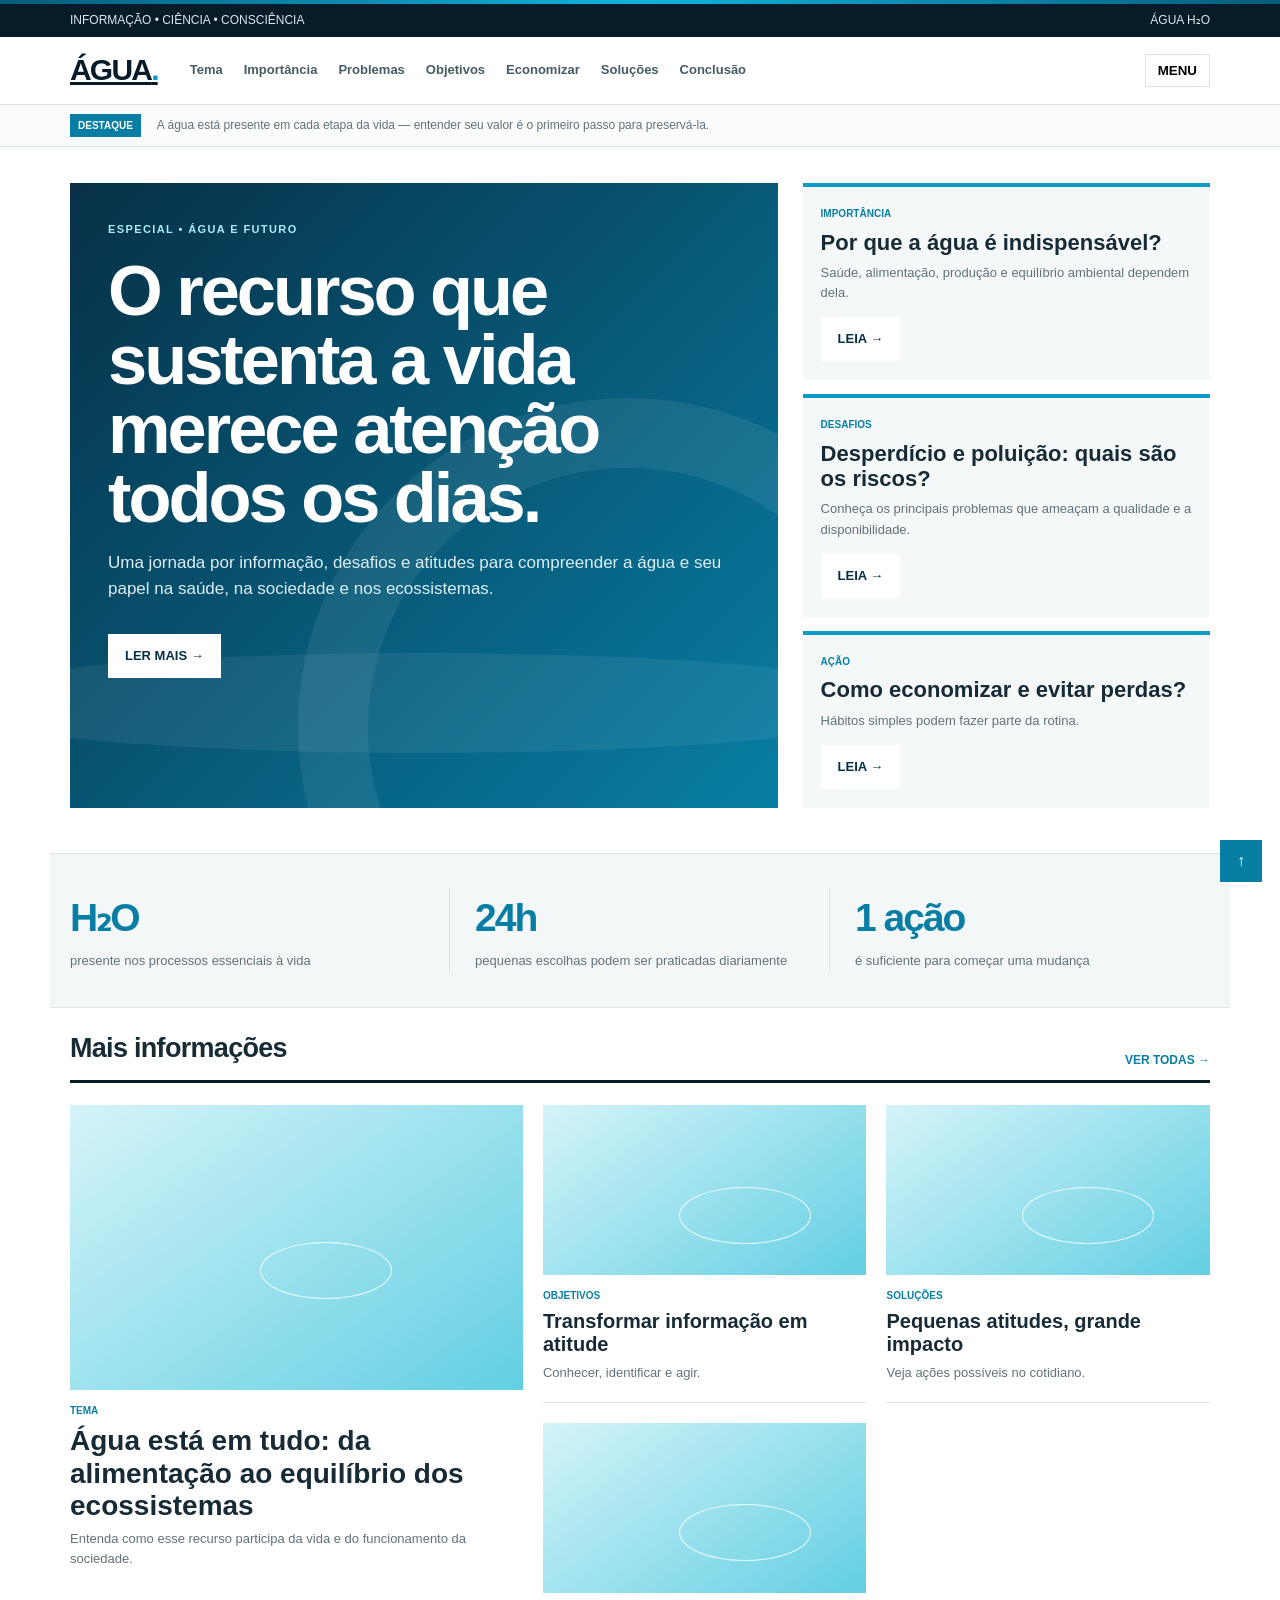
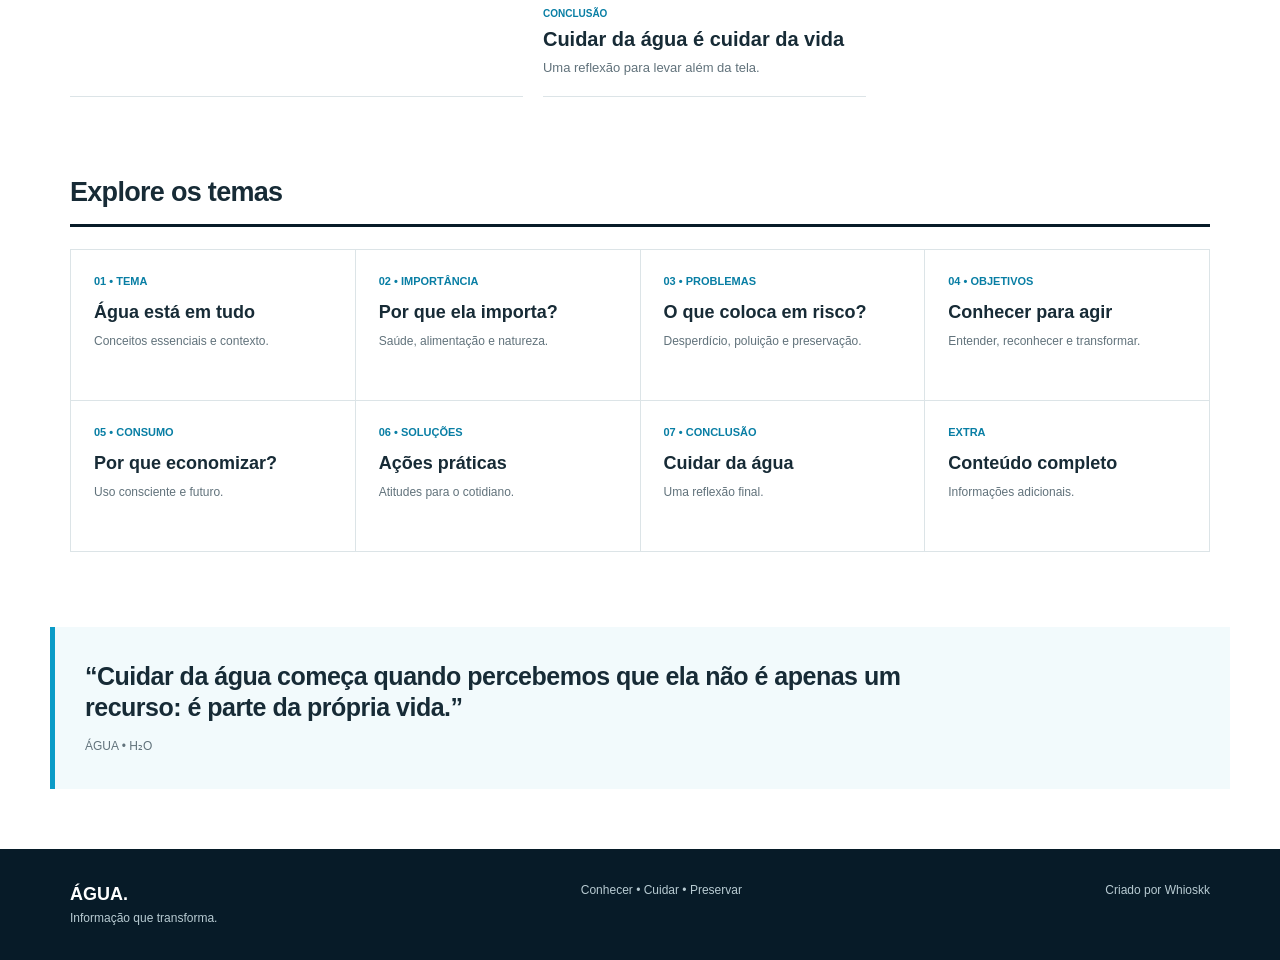
==== commit c2e1f984: "Redesenhar página inicial em estilo editorial" ====
--- a/index.html
+++ b/index.html
@@ -1,13 +1,25 @@
-<!doctype html><html lang="pt-BR"><head><meta charset="utf-8"><meta name="viewport" content="width=device-width,initial-scale=1"><meta name="description" content="Água: importância, desafios, consumo consciente e preservação."><title>Água • H₂O</title><style>:root{--bg:#f3fbfd;--ink:#062033;--blue:#078db8;--cyan:#73e0f1;--muted:#607887;--line:#d6e8ed}*{box-sizing:border-box}html{scroll-behavior:smooth}body{margin:0;font-family:Inter,system-ui,sans-serif;color:#17394c;background:var(--bg);line-height:1.65;overflow-x:hidden}.nav{position:fixed;z-index:99;inset:0 0 auto;background:#ffffffec;backdrop-filter:blur(18px);border-bottom:1px solid var(--line)}.navin{max-width:1180px;margin:auto;padding:14px 20px;display:flex;justify-content:space-between;align-items:center}.logo{font-weight:950;letter-spacing:-.05em}.logo span{color:var(--blue)}nav{display:flex;gap:16px}nav a{font-size:13px;font-weight:800;color:#587080;transition:.25s}nav a:hover{color:var(--blue);transform:translateY(-2px)}.hero{min-height:790px;padding:145px 20px 90px;position:relative;display:grid;place-items:center;overflow:hidden;background:linear-gradient(145deg,#fff,#e2f8fc 55%,#c9edf4)}.hero:before,.hero:after{content:"";position:absolute;border-radius:50%;pointer-events:none}.hero:before{width:600px;height:600px;right:-220px;top:-200px;background:#73dce955;animation:drift 9s ease-in-out infinite}.hero:after{width:400px;height:400px;left:-180px;bottom:-220px;background:#a7eaf355;animation:drift 11s ease-in-out infinite reverse}.wrap{max-width:1180px;margin:auto}.heroGrid{display:grid;grid-template-columns:1.05fr .95fr;gap:70px;align-items:center;position:relative;z-index:2}.tag{font-size:10px;font-weight:950;letter-spacing:.12em;color:#06718e;text-transform:uppercase;border:1px solid #9bdbe6;padding:7px 12px;border-radius:30px;background:#ffffffaa}.hero h1{font-size:clamp(55px,8vw,95px);line-height:.9;letter-spacing:-.075em;margin:22px 0}.hero h1 span{color:var(--blue)}.hero p{font-size:19px;color:var(--muted);max-width:670px}.buttons{display:flex;gap:12px;flex-wrap:wrap;margin-top:28px}.btn{padding:13px 18px;border-radius:13px;background:#fff;border:1px solid var(--line);font-weight:850;box-shadow:0 10px 30px #07597912;transition:.3s}.btn:hover{transform:translateY(-3px)}.primary{background:var(--ink);color:#fff}.water{height:460px;border-radius:38px;overflow:hidden;position:relative;background:linear-gradient(160deg,#a8eff7,#35b8d8 45%,#056d98);box-shadow:0 35px 90px #006d9138}.water:before{content:"";position:absolute;inset:-60%;background:repeating-radial-gradient(ellipse,transparent 0 25px,#ffffff22 26px 29px,transparent 30px 60px);animation:flow 14s linear infinite;transform:rotate(-12deg)}.wave{position:absolute;left:-10%;width:120%;height:100px;border-radius:50%;background:#ffffff22;bottom:70px;animation:wave 5s ease-in-out infinite}.wave.two{bottom:25px;opacity:.45;animation-delay:-2.5s}.bubble{position:absolute;border-radius:50%;background:#ffffff35;box-shadow:inset -7px -10px 18px #006d9822;animation:float 5s ease-in-out infinite}.b1{width:75px;height:75px;right:60px;top:65px}.b2{width:28px;height:28px;left:65px;top:115px;animation-delay:-2s}.b3{width:45px;height:45px;right:145px;bottom:150px;animation-delay:-3s}.ripple{position:absolute;width:100px;height:38px;border:2px solid #ffffff55;border-radius:50%;left:50%;bottom:55px;transform:translateX(-50%);animation:ripple 3s ease-out infinite}.ripple.two{animation-delay:1.5s}.waterText{position:absolute;z-index:3;bottom:27px;left:28px;color:white}.waterText b{font-size:64px;line-height:1;display:block;letter-spacing:-.08em}.waterText span{font-size:14px}.page{display:none;min-height:100vh;padding:130px 20px 90px}.page.active{display:block;animation:pageIn .55s ease}.pageHead{max-width:900px;margin:0 auto 45px;text-align:center}.eyebrow{font-size:10px;color:var(--blue);font-weight:950;letter-spacing:.14em;text-transform:uppercase}.page h2{font-size:clamp(40px,6vw,65px);line-height:1;letter-spacing:-.06em;margin:12px 0}.lead{font-size:18px;color:var(--muted);max-width:760px;margin:auto}.cards{display:grid;grid-template-columns:repeat(3,1fr);gap:18px}.card{background:#fff;border:1px solid var(--line);border-radius:21px;padding:28px;box-shadow:0 20px 55px #00608012;transition:.35s;position:relative;overflow:hidden}.card:hover{transform:translateY(-8px);box-shadow:0 30px 70px #00608020}.card:after{content:"";position:absolute;left:-100%;top:0;width:100%;height:3px;background:linear-gradient(90deg,transparent,var(--cyan),transparent);transition:.6s}.card:hover:after{left:100%}.card small{font-weight:950;color:var(--blue)}.card h3{margin:14px 0 7px}.card p{margin:0;color:var(--muted)}.dark{background:linear-gradient(135deg,#061a29,#07384e);color:#fff}.dark .lead{color:#c8dbe4}.dark .eyebrow{color:#7ce4f2}.dark .card{background:#ffffff0a;border-color:#ffffff17;color:#fff}.dark .card p{color:#c8dbe4}.list{display:grid;gap:14px;max-width:900px;margin:auto}.item{background:#fff;border:1px solid var(--line);border-radius:18px;padding:22px;display:flex;gap:18px;transition:.3s}.item:hover{transform:translateX(7px);box-shadow:0 20px 50px #00608015}.num{min-width:42px;height:42px;border-radius:50%;display:grid;place-items:center;background:#dff7fb;color:#05708e;font-weight:950}.actions{display:grid;grid-template-columns:1fr 1fr;gap:18px}.action{padding:27px;background:#e5f8fb;border:1px solid var(--line);border-radius:20px;transition:.3s}.action:hover{transform:translateY(-7px)}.action h3{margin:0 0 7px}.action p{margin:0;color:var(--muted)}.final{max-width:850px;margin:45px auto 0;padding:35px;border-radius:25px;background:linear-gradient(120deg,#d8f6fa,#fff);border:1px solid var(--line)}.back{display:inline-flex;margin-top:35px;padding:12px 18px;border-radius:12px;background:var(--ink);color:#fff;font-weight:800}footer{background:#041522;color:#abc0ca;padding:30px 20px}.foot{max-width:1180px;margin:auto;display:flex;justify-content:space-between;gap:20px;font-size:13px}.top{position:fixed;z-index:100;right:20px;bottom:20px;width:44px;height:44px;border-radius:50%;display:grid;place-items:center;background:var(--ink);color:white;box-shadow:0 10px 30px #001d2a35}@keyframes flow{to{transform:rotate(-12deg) translate(130px,70px)}}@keyframes wave{0%,100%{transform:translateX(-3%) rotate(-2deg)}50%{transform:translateX(3%) rotate(2deg)}}@keyframes float{0%,100%{transform:translateY(0)}50%{transform:translateY(-24px)}}@keyframes ripple{0%{opacity:.7;transform:translateX(-50%) scale(.4)}100%{opacity:0;transform:translateX(-50%) scale(2.7)}}@keyframes drift{0%,100%{transform:translate(0,0)}50%{transform:translate(30px,25px)}}@keyframes pageIn{from{opacity:0;transform:translateY(15px)}to{opacity:1;transform:none}}@media(max-width:820px){nav{display:none}.heroGrid{grid-template-columns:1fr;gap:35px}.water{height:320px}.cards,.actions{grid-template-columns:1fr}.page{padding-top:105px}.foot{flex-direction:column}}@media(prefers-reduced-motion:reduce){*,*:before,*:after{animation:none!important;transition:none!important}}</style></head><body>
-<header class="nav"><div class="navin"><a class="logo" href="#inicio">ÁGUA <span>•</span> H₂O</a><nav><a href="#tema">Tema</a><a href="#importancia">Importância</a><a href="#problemas">Problemas</a><a href="#objetivos">Objetivos</a><a href="#economizar">Economizar</a><a href="#solucoes">Soluções</a><a href="#conclusao">Conclusão</a></nav></div></header>
-<main>
-<section class="hero" id="inicio"><div class="heroGrid wrap"><div><span class="tag">Água • Consciência • Preservação</span><h1>Conhecer.<br><span>Cuidar.</span><br>Preservar.</h1><p>Explore cada tema em sua própria página e descubra como a água influencia a vida, a sociedade e o ambiente.</p><div class="buttons"><a class="btn primary" href="#tema">Começar</a><a class="btn" href="#solucoes">Soluções</a></div></div><div class="water"><i class="wave"></i><i class="wave two"></i><i class="bubble b1"></i><i class="bubble b2"></i><i class="bubble b3"></i><i class="ripple"></i><i class="ripple two"></i><div class="waterText"><b>H₂O</b><span>Essencial para a vida. Cada escolha conta.</span></div></div></div></section>
-<section class="page" id="tema"><div class="pageHead"><span class="eyebrow">01 • Tema</span><h2>Água está em tudo.</h2><p class="lead">Ela participa da alimentação, higiene, agricultura, indústria, energia e equilíbrio dos ecossistemas.</p></div><div class="cards wrap"><article class="card"><small>VIDA</small><h3>Todos dependem dela</h3><p>Seres humanos, animais e plantas precisam de água para sobreviver.</p></article><article class="card"><small>SOCIEDADE</small><h3>Está no cotidiano</h3><p>Abastecimento, alimentos, higiene, produção e serviços utilizam água.</p></article><article class="card"><small>AMBIENTE</small><h3>Ecossistemas precisam dela</h3><p>Rios, lagos, nascentes e áreas úmidas sustentam biodiversidade.</p></article></div></section>
-<section class="page dark" id="importancia"><div class="pageHead"><span class="eyebrow">02 • Importância</span><h2>Por que ela importa?</h2><p class="lead">Água segura contribui para saúde, alimentação, desenvolvimento e equilíbrio ambiental.</p></div><div class="cards wrap"><article class="card"><h3>Saúde</h3><p>Água segura e saneamento são fundamentais para higiene e qualidade de vida.</p></article><article class="card"><h3>Alimentação</h3><p>A produção de alimentos depende de água e de seu uso eficiente.</p></article><article class="card"><h3>Natureza</h3><p>Recursos hídricos preservados ajudam a manter habitats e ciclos naturais.</p></article></div></section>
-<section class="page" id="problemas"><div class="pageHead"><span class="eyebrow">03 • Problemas</span><h2>O que coloca a água em risco?</h2><p class="lead">Desperdício, poluição, falta de saneamento e uso inadequado podem comprometer sua disponibilidade e qualidade.</p></div><div class="list"><div class="item"><span class="num">01</span><div><b>Desperdício</b><br>Vazamentos, torneiras abertas e usos excessivos representam perdas evitáveis.</div></div><div class="item"><span class="num">02</span><div><b>Poluição</b><br>Lixo, óleo, produtos químicos e esgoto podem contaminar recursos hídricos.</div></div><div class="item"><span class="num">03</span><div><b>Saneamento e acesso</b><br>Abastecimento e saneamento adequados são fundamentais para a qualidade de vida.</div></div><div class="item"><span class="num">04</span><div><b>Preservação</b><br>Rios, nascentes e áreas naturais precisam ser protegidos.</div></div></div></section>
-<section class="page" id="objetivos"><div class="pageHead"><span class="eyebrow">04 • Objetivos</span><h2>Transformar informação em atitude.</h2></div><div class="cards wrap"><article class="card"><small>COMPREENDER</small><h3>Entender</h3><p>Compreender a importância da água e sua relação com a vida.</p></article><article class="card"><small>IDENTIFICAR</small><h3>Reconhecer</h3><p>Perceber desperdícios e situações que colocam a água em risco.</p></article><article class="card"><small>TRANSFORMAR</small><h3>Agir</h3><p>Adotar atitudes individuais e coletivas para preservar a água.</p></article></div></section>
-<section class="page" id="economizar"><div class="pageHead"><span class="eyebrow">05 • Consumo</span><h2>Por que economizar água?</h2><p class="lead">Economizar significa utilizar somente o necessário, evitar perdas e valorizar todo o trabalho envolvido para disponibilizar água.</p></div><div class="cards wrap"><article class="card"><small>RECURSOS</small><h3>Preservar reservas</h3><p>Reduzir desperdícios diminui a pressão sobre rios, represas, nascentes e aquíferos.</p></article><article class="card"><small>ROTINA</small><h3>Mudar hábitos</h3><p>Pequenas atitudes repetidas diariamente podem transformar o consumo.</p></article><article class="card"><small>FUTURO</small><h3>Pensar adiante</h3><p>O uso consciente constrói uma cultura de responsabilidade ambiental.</p></article></div></section>
-<section class="page" id="solucoes"><div class="pageHead"><span class="eyebrow">06 • Soluções</span><h2>Pequenas atitudes. Grande impacto.</h2></div><div class="actions wrap"><article class="action"><h3>🚿 Em casa</h3><p>Reduza o tempo de banho, feche a torneira quando possível e verifique vazamentos.</p></article><article class="action"><h3>🔧 Evite perdas</h3><p>Avise quando encontrar vazamentos ou equipamentos com problemas.</p></article><article class="action"><h3>🌱 Na natureza</h3><p>Não jogue lixo, óleo ou produtos químicos em locais inadequados.</p></article><article class="action"><h3>🤝 Compartilhe</h3><p>Conscientize outras pessoas e incentive hábitos responsáveis.</p></article></div></section>
-<section class="page" id="conclusao"><div class="pageHead"><span class="eyebrow">07 • Conclusão</span><h2>Cuidar da água é cuidar da vida.</h2><p class="lead">Economizar, evitar a poluição, preservar ambientes naturais e compartilhar conhecimento são atitudes que podem fazer parte da rotina.</p></div><div class="final"><h3>Uma escolha começa agora.</h3><p>Qual hábito você consegue mudar hoje para usar a água de forma mais consciente?</p></div></section>
-</main><footer><div class="foot"><span>ÁGUA • H₂O</span><span>Conhecer para cuidar.</span><span>Criado por Whioskk</span></div></footer><a class="top" href="#inicio" aria-label="Voltar ao início">↑</a>
-<script>const pages=[...document.querySelectorAll('.page')];function show(){const id=location.hash.slice(1)||'inicio';pages.forEach(p=>p.classList.toggle('active',p.id===id));if(id!=='inicio')window.scrollTo({top:0,behavior:'instant'});else window.scrollTo({top:0,behavior:'smooth'})}window.addEventListener('hashchange',show);show();</script></body></html>+<!doctype html>
+<html lang="pt-BR">
+<head>
+<meta charset="utf-8">
+<meta name="viewport" content="width=device-width,initial-scale=1">
+<meta name="description" content="Informação, ciência e consciência sobre a água.">
+<title>Água — Informação que transforma</title>
+<style>
+:root{--blue:#087ea4;--blue2:#0b9bc7;--deep:#071b28;--ink:#172b36;--muted:#61727b;--line:#dce4e7;--paper:#fff;--soft:#f4f7f8}*{box-sizing:border-box}html{scroll-behavior:smooth}body{margin:0;background:var(--paper);color:var(--ink);font-family:Arial,Helvetica,sans-serif;line-height:1.55}.topline{height:4px;background:linear-gradient(90deg,#075c7b,#10b4dc,#075c7b)}.utility{background:#071b28;color:#dce8ed;font-size:12px}.utility-in,.header-in,.ticker-in,.main,.footer-in{max-width:1180px;margin:auto}.utility-in{padding:7px 20px;display:flex;justify-content:space-between}.header{background:#fff;border-bottom:1px solid var(--line);position:sticky;top:0;z-index:20}.header-in{padding:17px 20px;display:flex;align-items:center;gap:32px}.brand{font-size:30px;line-height:1;font-weight:900;letter-spacing:-1.8px;color:var(--deep)}.brand em{font-style:normal;color:var(--blue2)}.nav{display:flex;gap:21px;align-items:center;flex:1}.nav a{font-size:13px;font-weight:700;color:#465b65;text-decoration:none}.nav a:hover{color:var(--blue2)}.menu{margin-left:auto;border:1px solid var(--line);background:white;padding:8px 12px;font-weight:800}.ticker{border-bottom:1px solid var(--line);background:#fafcfc}.ticker-in{display:flex;gap:16px;align-items:center;padding:9px 20px;font-size:12px}.ticker b{background:var(--blue);color:#fff;padding:4px 8px;font-size:10px}.ticker span{color:var(--muted)}.hero{padding:36px 20px 45px}.hero-grid{display:grid;grid-template-columns:1.65fr .95fr;gap:25px}.headline{position:relative;min-height:480px;padding:38px;background:linear-gradient(135deg,#073047,#087ea4);color:#fff;overflow:hidden}.headline:after{content:"";position:absolute;width:520px;height:520px;right:-180px;bottom:-250px;border-radius:50%;border:70px solid #ffffff12;animation:water 8s ease-in-out infinite}.headline:before{content:"";position:absolute;inset:auto -20% 55px;height:100px;border-radius:50%;background:#ffffff10;animation:wave 5s ease-in-out infinite}.kicker{font-size:11px;text-transform:uppercase;letter-spacing:1.4px;font-weight:800;color:#a9edf9}.headline h1{position:relative;z-index:2;font-size:clamp(42px,5.5vw,72px);line-height:.98;letter-spacing:-3px;max-width:760px;margin:18px 0}.headline p{position:relative;z-index:2;max-width:650px;color:#dceef3;font-size:17px}.read{position:relative;z-index:3;display:inline-block;margin-top:14px;background:#fff;color:#073047;padding:12px 17px;text-decoration:none;font-weight:800;font-size:13px}.side{display:grid;gap:14px}.story{border-top:4px solid var(--blue2);padding:19px 18px;background:#f5f8f9;min-height:150px}.story .label{font-size:10px;text-transform:uppercase;color:var(--blue);font-weight:900}.story h2{font-size:22px;line-height:1.15;margin:8px 0}.story p{margin:0;color:var(--muted);font-size:13px}.section{padding:20px 20px 55px}.section-head{display:flex;align-items:end;justify-content:space-between;border-bottom:3px solid var(--deep);padding-bottom:10px;margin-bottom:22px}.section-head h2{font-size:27px;margin:0;letter-spacing:-.7px}.section-head a{font-size:12px;color:var(--blue);font-weight:800;text-decoration:none}.news-grid{display:grid;grid-template-columns:1.4fr 1fr 1fr;gap:20px}.news{border-bottom:1px solid var(--line);padding-bottom:18px}.news:first-child{grid-row:span 2}.thumb{height:170px;background:linear-gradient(145deg,#d5f4f9,#63cfe3);position:relative;overflow:hidden;margin-bottom:13px}.news:first-child .thumb{height:285px}.thumb:before,.thumb:after{content:"";position:absolute;border:1px solid #fff8;border-radius:50%;animation:ripple 4s linear infinite}.thumb:before{width:130px;height:55px;left:42%;top:48%}.thumb:after{width:130px;height:55px;left:42%;top:48%;animation-delay:2s}.news .label{font-size:10px;color:var(--blue);font-weight:900;text-transform:uppercase}.news h3{font-size:20px;line-height:1.15;margin:7px 0}.news:first-child h3{font-size:28px}.news p{color:var(--muted);font-size:13px;margin:0}.numbers{background:var(--soft);border-top:1px solid var(--line);border-bottom:1px solid var(--line);padding:34px 20px}.numbers-in{max-width:1180px;margin:auto;display:grid;grid-template-columns:repeat(3,1fr);gap:0}.number{padding:0 25px;border-right:1px solid var(--line)}.number:first-child{padding-left:0}.number:last-child{border:0}.number strong{display:block;color:var(--blue);font-size:39px;letter-spacing:-2px}.number span{font-size:13px;color:var(--muted)}.topics{display:grid;grid-template-columns:repeat(4,1fr);gap:1px;background:var(--line);border:1px solid var(--line)}.topic{background:#fff;padding:23px;min-height:150px;text-decoration:none;color:var(--ink);transition:.25s}.topic:hover{background:#eef9fb;transform:translateY(-3px)}.topic b{display:block;color:var(--blue);font-size:11px;text-transform:uppercase}.topic h3{margin:9px 0 5px;font-size:18px}.topic p{margin:0;color:var(--muted);font-size:12px}.quote{margin:20px 0 60px;padding:34px 30px;border-left:5px solid var(--blue2);background:#f2fafc}.quote p{font-size:25px;line-height:1.25;max-width:850px;margin:0;font-weight:700;letter-spacing:-.5px}.quote span{display:block;margin-top:13px;color:var(--muted);font-size:12px}.footer{background:#071b28;color:#b8cbd2;margin-top:20px}.footer-in{padding:32px 20px;display:flex;justify-content:space-between;gap:20px;font-size:12px}.footer strong{color:#fff;font-size:18px}.to-top{position:fixed;right:18px;bottom:18px;background:var(--blue);color:#fff;text-decoration:none;width:42px;height:42px;display:grid;place-items:center;font-weight:900;z-index:30}@keyframes water{0%,100%{transform:translate(0)}50%{transform:translate(-25px,-15px)}}@keyframes wave{0%,100%{transform:translateX(-4%) rotate(-2deg)}50%{transform:translateX(4%) rotate(2deg)}}@keyframes ripple{0%{transform:scale(.3);opacity:.7}100%{transform:scale(2.2);opacity:0}}@media(max-width:800px){.nav{display:none}.header-in{justify-content:space-between}.hero-grid,.news-grid{grid-template-columns:1fr}.side{grid-template-columns:1fr 1fr}.news:first-child{grid-row:auto}.numbers-in{grid-template-columns:1fr;gap:20px}.number{border:0;border-bottom:1px solid var(--line);padding:15px 0}.number:last-child{border:0}.topics{grid-template-columns:1fr 1fr}.utility-in{display:none}.headline{min-height:430px}.footer-in{flex-direction:column}}@media(max-width:520px){.side,.topics{grid-template-columns:1fr}.headline h1{letter-spacing:-2px}.hero{padding-top:20px}}
+</style>
+</head>
+<body>
+<div class="topline"></div>
+<div class="utility"><div class="utility-in"><span>INFORMAÇÃO • CIÊNCIA • CONSCIÊNCIA</span><span>ÁGUA H₂O</span></div></div>
+<header class="header"><div class="header-in"><a class="brand" href="index.html">ÁGUA<em>.</em></a><nav class="nav"><a href="tema.html">Tema</a><a href="importancia.html">Importância</a><a href="problemas.html">Problemas</a><a href="objetivos.html">Objetivos</a><a href="economizar.html">Economizar</a><a href="solucoes.html">Soluções</a><a href="conclusao.html">Conclusão</a></nav><button class="menu">MENU</button></div></header>
+<div class="ticker"><div class="ticker-in"><b>DESTAQUE</b><span>A água está presente em cada etapa da vida — entender seu valor é o primeiro passo para preservá-la.</span></div></div>
+<main class="main">
+<section class="hero"><div class="hero-grid"><article class="headline"><div class="kicker">Especial • Água e futuro</div><h1>O recurso que sustenta a vida merece atenção todos os dias.</h1><p>Uma jornada por informação, desafios e atitudes para compreender a água e seu papel na saúde, na sociedade e nos ecossistemas.</p><a class="read" href="tema.html">LER MAIS →</a></article><div class="side"><article class="story"><div class="label">Importância</div><h2>Por que a água é indispensável?</h2><p>Saúde, alimentação, produção e equilíbrio ambiental dependem dela.</p><a class="read" href="importancia.html">LEIA →</a></article><article class="story"><div class="label">Desafios</div><h2>Desperdício e poluição: quais são os riscos?</h2><p>Conheça os principais problemas que ameaçam a qualidade e a disponibilidade.</p><a class="read" href="problemas.html">LEIA →</a></article><article class="story"><div class="label">Ação</div><h2>Como economizar e evitar perdas?</h2><p>Hábitos simples podem fazer parte da rotina.</p><a class="read" href="economizar.html">LEIA →</a></article></div></div></section>
+<section class="numbers"><div class="numbers-in"><div class="number"><strong>H₂O</strong><span>presente nos processos essenciais à vida</span></div><div class="number"><strong>24h</strong><span>pequenas escolhas podem ser praticadas diariamente</span></div><div class="number"><strong>1 ação</strong><span>é suficiente para começar uma mudança</span></div></div></section>
+<section class="section"><div class="section-head"><h2>Mais informações</h2><a href="tema.html">VER TODAS →</a></div><div class="news-grid"><article class="news"><div class="thumb"></div><div class="label">Tema</div><h3>Água está em tudo: da alimentação ao equilíbrio dos ecossistemas</h3><p>Entenda como esse recurso participa da vida e do funcionamento da sociedade.</p></article><article class="news"><div class="thumb"></div><div class="label">Objetivos</div><h3>Transformar informação em atitude</h3><p>Conhecer, identificar e agir.</p></article><article class="news"><div class="thumb"></div><div class="label">Soluções</div><h3>Pequenas atitudes, grande impacto</h3><p>Veja ações possíveis no cotidiano.</p></article><article class="news"><div class="thumb"></div><div class="label">Conclusão</div><h3>Cuidar da água é cuidar da vida</h3><p>Uma reflexão para levar além da tela.</p></article></div></section>
+<section class="section"><div class="section-head"><h2>Explore os temas</h2></div><div class="topics"><a class="topic" href="tema.html"><b>01 • Tema</b><h3>Água está em tudo</h3><p>Conceitos essenciais e contexto.</p></a><a class="topic" href="importancia.html"><b>02 • Importância</b><h3>Por que ela importa?</h3><p>Saúde, alimentação e natureza.</p></a><a class="topic" href="problemas.html"><b>03 • Problemas</b><h3>O que coloca em risco?</h3><p>Desperdício, poluição e preservação.</p></a><a class="topic" href="objetivos.html"><b>04 • Objetivos</b><h3>Conhecer para agir</h3><p>Entender, reconhecer e transformar.</p></a><a class="topic" href="economizar.html"><b>05 • Consumo</b><h3>Por que economizar?</h3><p>Uso consciente e futuro.</p></a><a class="topic" href="solucoes.html"><b>06 • Soluções</b><h3>Ações práticas</h3><p>Atitudes para o cotidiano.</p></a><a class="topic" href="conclusao.html"><b>07 • Conclusão</b><h3>Cuidar da água</h3><p>Uma reflexão final.</p></a><a class="topic" href="docs/sobre-o-tca.md"><b>Extra</b><h3>Conteúdo completo</h3><p>Informações adicionais.</p></a></div></section>
+<div class="quote"><p>“Cuidar da água começa quando percebemos que ela não é apenas um recurso: é parte da própria vida.”</p><span>ÁGUA • H₂O</span></div>
+</main>
+<footer class="footer"><div class="footer-in"><div><strong>ÁGUA.</strong><br>Informação que transforma.</div><div>Conhecer • Cuidar • Preservar</div><div>Criado por Whioskk</div></div></footer><a class="to-top" href="#top" aria-label="Voltar ao topo">↑</a>
+</body></html>
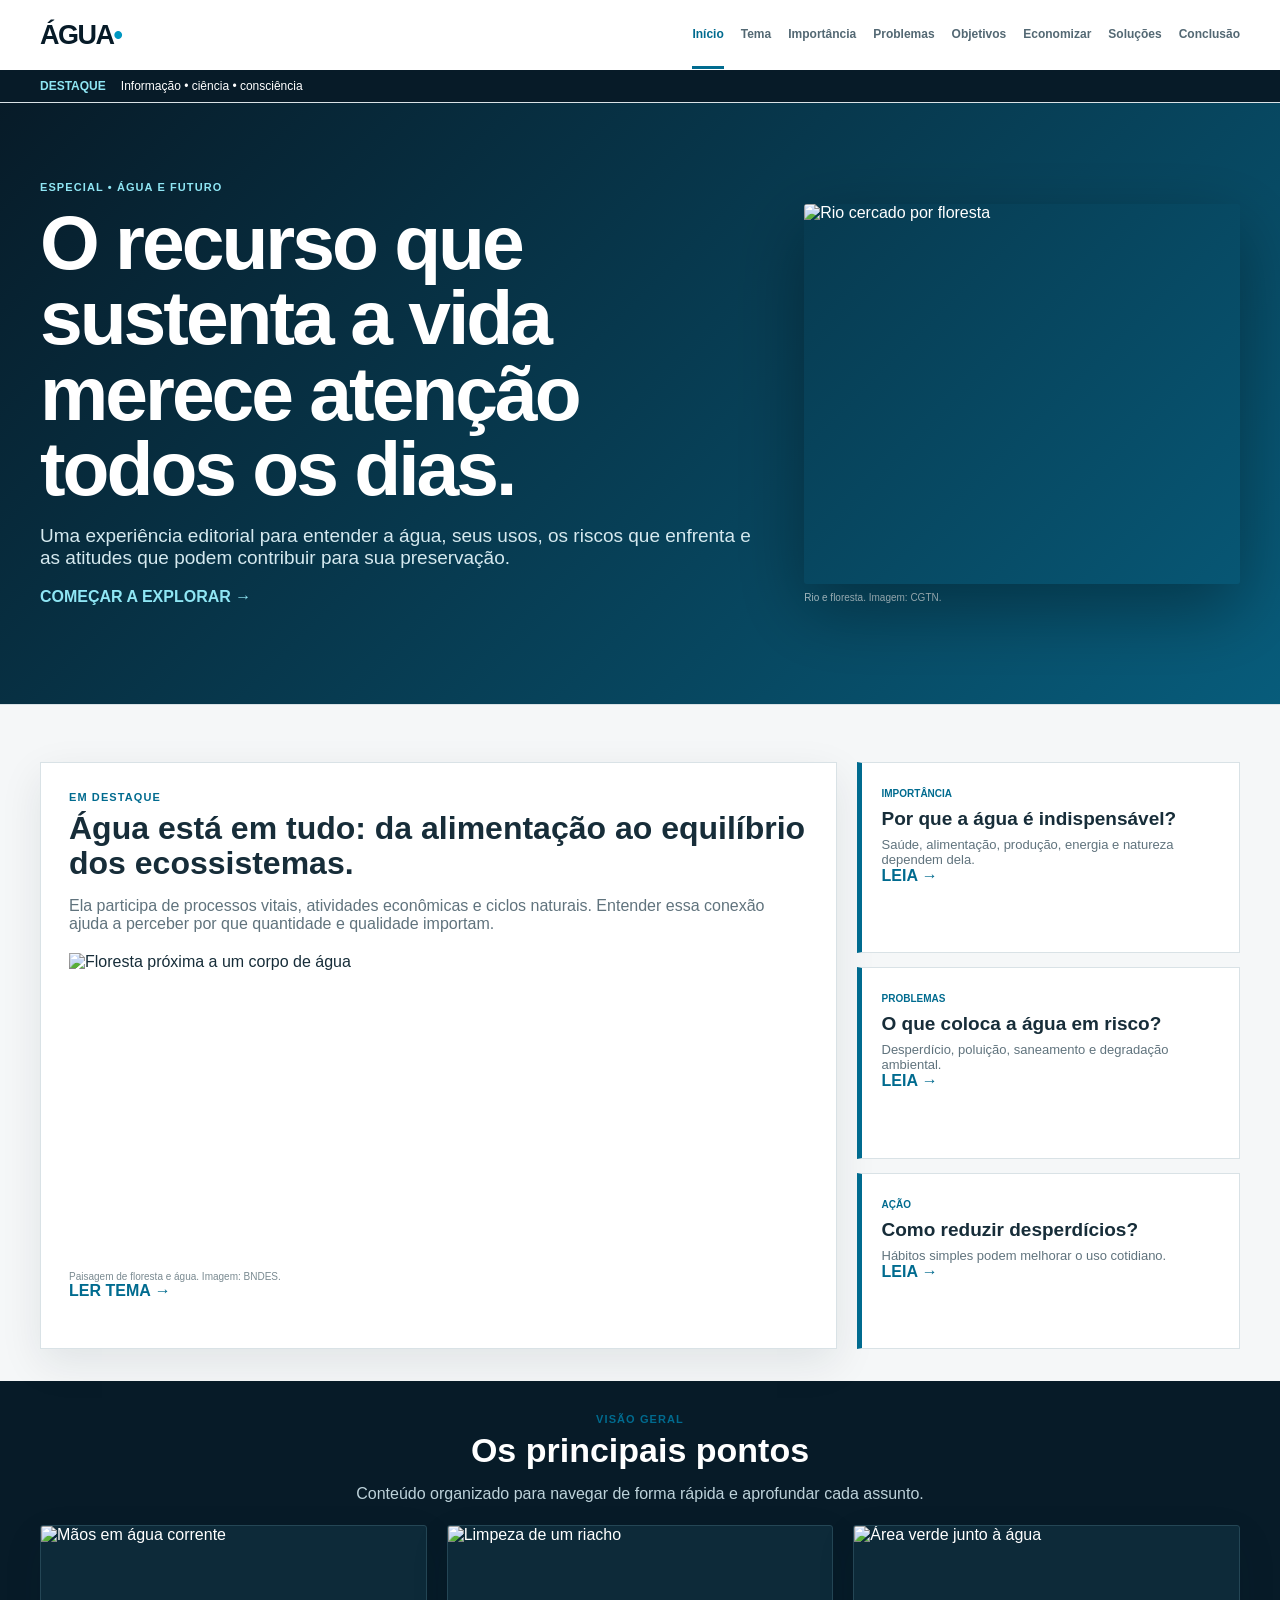
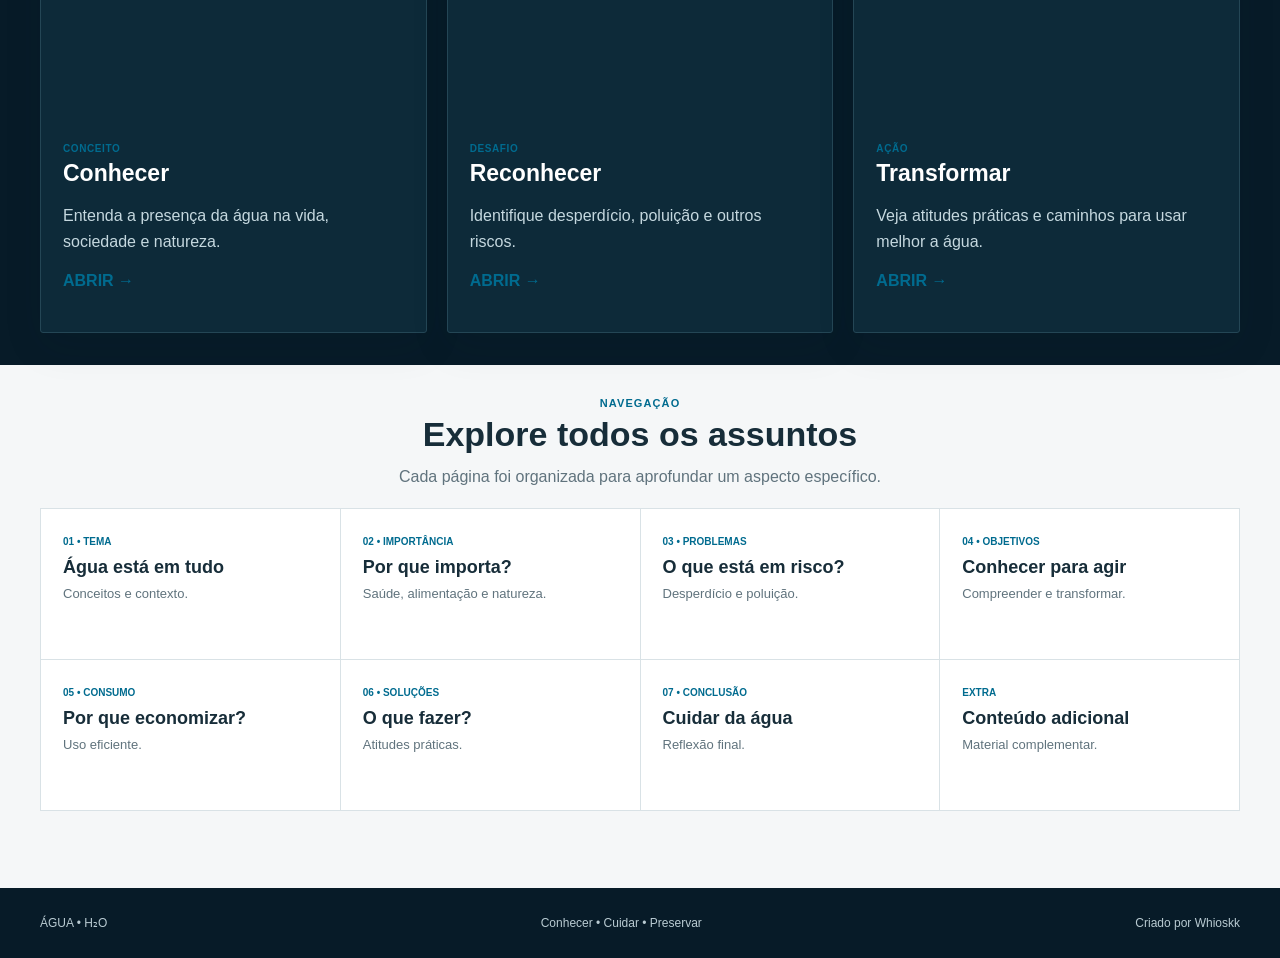
==== commit 012bfc8a: "Redesenhar início com fotos e estrutura editorial completa" ====
--- a/index.html
+++ b/index.html
@@ -1,25 +1 @@
-<!doctype html>
-<html lang="pt-BR">
-<head>
-<meta charset="utf-8">
-<meta name="viewport" content="width=device-width,initial-scale=1">
-<meta name="description" content="Informação, ciência e consciência sobre a água.">
-<title>Água — Informação que transforma</title>
-<style>
-:root{--blue:#087ea4;--blue2:#0b9bc7;--deep:#071b28;--ink:#172b36;--muted:#61727b;--line:#dce4e7;--paper:#fff;--soft:#f4f7f8}*{box-sizing:border-box}html{scroll-behavior:smooth}body{margin:0;background:var(--paper);color:var(--ink);font-family:Arial,Helvetica,sans-serif;line-height:1.55}.topline{height:4px;background:linear-gradient(90deg,#075c7b,#10b4dc,#075c7b)}.utility{background:#071b28;color:#dce8ed;font-size:12px}.utility-in,.header-in,.ticker-in,.main,.footer-in{max-width:1180px;margin:auto}.utility-in{padding:7px 20px;display:flex;justify-content:space-between}.header{background:#fff;border-bottom:1px solid var(--line);position:sticky;top:0;z-index:20}.header-in{padding:17px 20px;display:flex;align-items:center;gap:32px}.brand{font-size:30px;line-height:1;font-weight:900;letter-spacing:-1.8px;color:var(--deep)}.brand em{font-style:normal;color:var(--blue2)}.nav{display:flex;gap:21px;align-items:center;flex:1}.nav a{font-size:13px;font-weight:700;color:#465b65;text-decoration:none}.nav a:hover{color:var(--blue2)}.menu{margin-left:auto;border:1px solid var(--line);background:white;padding:8px 12px;font-weight:800}.ticker{border-bottom:1px solid var(--line);background:#fafcfc}.ticker-in{display:flex;gap:16px;align-items:center;padding:9px 20px;font-size:12px}.ticker b{background:var(--blue);color:#fff;padding:4px 8px;font-size:10px}.ticker span{color:var(--muted)}.hero{padding:36px 20px 45px}.hero-grid{display:grid;grid-template-columns:1.65fr .95fr;gap:25px}.headline{position:relative;min-height:480px;padding:38px;background:linear-gradient(135deg,#073047,#087ea4);color:#fff;overflow:hidden}.headline:after{content:"";position:absolute;width:520px;height:520px;right:-180px;bottom:-250px;border-radius:50%;border:70px solid #ffffff12;animation:water 8s ease-in-out infinite}.headline:before{content:"";position:absolute;inset:auto -20% 55px;height:100px;border-radius:50%;background:#ffffff10;animation:wave 5s ease-in-out infinite}.kicker{font-size:11px;text-transform:uppercase;letter-spacing:1.4px;font-weight:800;color:#a9edf9}.headline h1{position:relative;z-index:2;font-size:clamp(42px,5.5vw,72px);line-height:.98;letter-spacing:-3px;max-width:760px;margin:18px 0}.headline p{position:relative;z-index:2;max-width:650px;color:#dceef3;font-size:17px}.read{position:relative;z-index:3;display:inline-block;margin-top:14px;background:#fff;color:#073047;padding:12px 17px;text-decoration:none;font-weight:800;font-size:13px}.side{display:grid;gap:14px}.story{border-top:4px solid var(--blue2);padding:19px 18px;background:#f5f8f9;min-height:150px}.story .label{font-size:10px;text-transform:uppercase;color:var(--blue);font-weight:900}.story h2{font-size:22px;line-height:1.15;margin:8px 0}.story p{margin:0;color:var(--muted);font-size:13px}.section{padding:20px 20px 55px}.section-head{display:flex;align-items:end;justify-content:space-between;border-bottom:3px solid var(--deep);padding-bottom:10px;margin-bottom:22px}.section-head h2{font-size:27px;margin:0;letter-spacing:-.7px}.section-head a{font-size:12px;color:var(--blue);font-weight:800;text-decoration:none}.news-grid{display:grid;grid-template-columns:1.4fr 1fr 1fr;gap:20px}.news{border-bottom:1px solid var(--line);padding-bottom:18px}.news:first-child{grid-row:span 2}.thumb{height:170px;background:linear-gradient(145deg,#d5f4f9,#63cfe3);position:relative;overflow:hidden;margin-bottom:13px}.news:first-child .thumb{height:285px}.thumb:before,.thumb:after{content:"";position:absolute;border:1px solid #fff8;border-radius:50%;animation:ripple 4s linear infinite}.thumb:before{width:130px;height:55px;left:42%;top:48%}.thumb:after{width:130px;height:55px;left:42%;top:48%;animation-delay:2s}.news .label{font-size:10px;color:var(--blue);font-weight:900;text-transform:uppercase}.news h3{font-size:20px;line-height:1.15;margin:7px 0}.news:first-child h3{font-size:28px}.news p{color:var(--muted);font-size:13px;margin:0}.numbers{background:var(--soft);border-top:1px solid var(--line);border-bottom:1px solid var(--line);padding:34px 20px}.numbers-in{max-width:1180px;margin:auto;display:grid;grid-template-columns:repeat(3,1fr);gap:0}.number{padding:0 25px;border-right:1px solid var(--line)}.number:first-child{padding-left:0}.number:last-child{border:0}.number strong{display:block;color:var(--blue);font-size:39px;letter-spacing:-2px}.number span{font-size:13px;color:var(--muted)}.topics{display:grid;grid-template-columns:repeat(4,1fr);gap:1px;background:var(--line);border:1px solid var(--line)}.topic{background:#fff;padding:23px;min-height:150px;text-decoration:none;color:var(--ink);transition:.25s}.topic:hover{background:#eef9fb;transform:translateY(-3px)}.topic b{display:block;color:var(--blue);font-size:11px;text-transform:uppercase}.topic h3{margin:9px 0 5px;font-size:18px}.topic p{margin:0;color:var(--muted);font-size:12px}.quote{margin:20px 0 60px;padding:34px 30px;border-left:5px solid var(--blue2);background:#f2fafc}.quote p{font-size:25px;line-height:1.25;max-width:850px;margin:0;font-weight:700;letter-spacing:-.5px}.quote span{display:block;margin-top:13px;color:var(--muted);font-size:12px}.footer{background:#071b28;color:#b8cbd2;margin-top:20px}.footer-in{padding:32px 20px;display:flex;justify-content:space-between;gap:20px;font-size:12px}.footer strong{color:#fff;font-size:18px}.to-top{position:fixed;right:18px;bottom:18px;background:var(--blue);color:#fff;text-decoration:none;width:42px;height:42px;display:grid;place-items:center;font-weight:900;z-index:30}@keyframes water{0%,100%{transform:translate(0)}50%{transform:translate(-25px,-15px)}}@keyframes wave{0%,100%{transform:translateX(-4%) rotate(-2deg)}50%{transform:translateX(4%) rotate(2deg)}}@keyframes ripple{0%{transform:scale(.3);opacity:.7}100%{transform:scale(2.2);opacity:0}}@media(max-width:800px){.nav{display:none}.header-in{justify-content:space-between}.hero-grid,.news-grid{grid-template-columns:1fr}.side{grid-template-columns:1fr 1fr}.news:first-child{grid-row:auto}.numbers-in{grid-template-columns:1fr;gap:20px}.number{border:0;border-bottom:1px solid var(--line);padding:15px 0}.number:last-child{border:0}.topics{grid-template-columns:1fr 1fr}.utility-in{display:none}.headline{min-height:430px}.footer-in{flex-direction:column}}@media(max-width:520px){.side,.topics{grid-template-columns:1fr}.headline h1{letter-spacing:-2px}.hero{padding-top:20px}}
-</style>
-</head>
-<body>
-<div class="topline"></div>
-<div class="utility"><div class="utility-in"><span>INFORMAÇÃO • CIÊNCIA • CONSCIÊNCIA</span><span>ÁGUA H₂O</span></div></div>
-<header class="header"><div class="header-in"><a class="brand" href="index.html">ÁGUA<em>.</em></a><nav class="nav"><a href="tema.html">Tema</a><a href="importancia.html">Importância</a><a href="problemas.html">Problemas</a><a href="objetivos.html">Objetivos</a><a href="economizar.html">Economizar</a><a href="solucoes.html">Soluções</a><a href="conclusao.html">Conclusão</a></nav><button class="menu">MENU</button></div></header>
-<div class="ticker"><div class="ticker-in"><b>DESTAQUE</b><span>A água está presente em cada etapa da vida — entender seu valor é o primeiro passo para preservá-la.</span></div></div>
-<main class="main">
-<section class="hero"><div class="hero-grid"><article class="headline"><div class="kicker">Especial • Água e futuro</div><h1>O recurso que sustenta a vida merece atenção todos os dias.</h1><p>Uma jornada por informação, desafios e atitudes para compreender a água e seu papel na saúde, na sociedade e nos ecossistemas.</p><a class="read" href="tema.html">LER MAIS →</a></article><div class="side"><article class="story"><div class="label">Importância</div><h2>Por que a água é indispensável?</h2><p>Saúde, alimentação, produção e equilíbrio ambiental dependem dela.</p><a class="read" href="importancia.html">LEIA →</a></article><article class="story"><div class="label">Desafios</div><h2>Desperdício e poluição: quais são os riscos?</h2><p>Conheça os principais problemas que ameaçam a qualidade e a disponibilidade.</p><a class="read" href="problemas.html">LEIA →</a></article><article class="story"><div class="label">Ação</div><h2>Como economizar e evitar perdas?</h2><p>Hábitos simples podem fazer parte da rotina.</p><a class="read" href="economizar.html">LEIA →</a></article></div></div></section>
-<section class="numbers"><div class="numbers-in"><div class="number"><strong>H₂O</strong><span>presente nos processos essenciais à vida</span></div><div class="number"><strong>24h</strong><span>pequenas escolhas podem ser praticadas diariamente</span></div><div class="number"><strong>1 ação</strong><span>é suficiente para começar uma mudança</span></div></div></section>
-<section class="section"><div class="section-head"><h2>Mais informações</h2><a href="tema.html">VER TODAS →</a></div><div class="news-grid"><article class="news"><div class="thumb"></div><div class="label">Tema</div><h3>Água está em tudo: da alimentação ao equilíbrio dos ecossistemas</h3><p>Entenda como esse recurso participa da vida e do funcionamento da sociedade.</p></article><article class="news"><div class="thumb"></div><div class="label">Objetivos</div><h3>Transformar informação em atitude</h3><p>Conhecer, identificar e agir.</p></article><article class="news"><div class="thumb"></div><div class="label">Soluções</div><h3>Pequenas atitudes, grande impacto</h3><p>Veja ações possíveis no cotidiano.</p></article><article class="news"><div class="thumb"></div><div class="label">Conclusão</div><h3>Cuidar da água é cuidar da vida</h3><p>Uma reflexão para levar além da tela.</p></article></div></section>
-<section class="section"><div class="section-head"><h2>Explore os temas</h2></div><div class="topics"><a class="topic" href="tema.html"><b>01 • Tema</b><h3>Água está em tudo</h3><p>Conceitos essenciais e contexto.</p></a><a class="topic" href="importancia.html"><b>02 • Importância</b><h3>Por que ela importa?</h3><p>Saúde, alimentação e natureza.</p></a><a class="topic" href="problemas.html"><b>03 • Problemas</b><h3>O que coloca em risco?</h3><p>Desperdício, poluição e preservação.</p></a><a class="topic" href="objetivos.html"><b>04 • Objetivos</b><h3>Conhecer para agir</h3><p>Entender, reconhecer e transformar.</p></a><a class="topic" href="economizar.html"><b>05 • Consumo</b><h3>Por que economizar?</h3><p>Uso consciente e futuro.</p></a><a class="topic" href="solucoes.html"><b>06 • Soluções</b><h3>Ações práticas</h3><p>Atitudes para o cotidiano.</p></a><a class="topic" href="conclusao.html"><b>07 • Conclusão</b><h3>Cuidar da água</h3><p>Uma reflexão final.</p></a><a class="topic" href="docs/sobre-o-tca.md"><b>Extra</b><h3>Conteúdo completo</h3><p>Informações adicionais.</p></a></div></section>
-<div class="quote"><p>“Cuidar da água começa quando percebemos que ela não é apenas um recurso: é parte da própria vida.”</p><span>ÁGUA • H₂O</span></div>
-</main>
-<footer class="footer"><div class="footer-in"><div><strong>ÁGUA.</strong><br>Informação que transforma.</div><div>Conhecer • Cuidar • Preservar</div><div>Criado por Whioskk</div></div></footer><a class="to-top" href="#top" aria-label="Voltar ao topo">↑</a>
-</body></html>+<!doctype html><html lang="pt-BR"><head><meta charset="utf-8"><meta name="viewport" content="width=device-width,initial-scale=1"><meta name="description" content="Informação, ciência e consciência sobre a água."><title>Água — Informação que transforma</title><link rel="stylesheet" href="styles.css"><style>.homeHero{background:linear-gradient(135deg,#071b28,#075c7b);color:#fff}.homeHero h1{font-size:clamp(44px,6vw,78px)}.homeHero p{color:#d5e9ef}.homeHero .kicker{color:#8fe6f4}.homeHero .back{color:#8fe6f4}.homeHero .heroImage{box-shadow:0 25px 70px #0005}.homeLead{display:grid;grid-template-columns:1.35fr .65fr;gap:20px;margin-top:25px}.homeLead .leadCard{background:#fff;border:1px solid var(--line);padding:28px;box-shadow:var(--shadow)}.leadCard h2{font-size:32px;line-height:1.1;margin:8px 0}.leadCard p{color:var(--muted)}.storyList{display:grid;gap:14px}.storyMini{background:#fff;border:1px solid var(--line);padding:20px;border-left:5px solid var(--blue);transition:.25s}.storyMini:hover{transform:translateX(5px);box-shadow:var(--shadow)}.storyMini b{font-size:10px;color:var(--blue);text-transform:uppercase}.storyMini h3{margin:7px 0;font-size:19px}.storyMini p{margin:0;color:var(--muted);font-size:13px}.homeImage{width:100%;height:310px;object-fit:cover;display:block;margin-top:20px}.sectionDark{background:var(--deep);color:#fff}.sectionDark .sectionLabel p{color:#bdd2da}.sectionDark .card{background:#0d2a39;border-color:#244655;color:#fff}.sectionDark .cardBody p{color:#c5d8df}.topicGrid{display:grid;grid-template-columns:repeat(4,1fr);gap:1px;background:var(--line);border:1px solid var(--line)}.topicGrid a{background:#fff;padding:22px;min-height:150px;transition:.25s}.topicGrid a:hover{background:#eef9fb;transform:translateY(-3px)}.topicGrid b{font-size:10px;color:var(--blue);text-transform:uppercase}.topicGrid h3{font-size:18px;margin:8px 0}.topicGrid p{font-size:13px;color:var(--muted);margin:0}@media(max-width:850px){.homeLead,.topicGrid{grid-template-columns:1fr 1fr}}@media(max-width:560px){.homeLead,.topicGrid{grid-template-columns:1fr}}</style></head><body><header class="top"><div class="topbar"><a class="brand" href="index.html">ÁGUA<span>•</span></a><nav class="menu"><a class="active" href="index.html">Início</a><a href="tema.html">Tema</a><a href="importancia.html">Importância</a><a href="problemas.html">Problemas</a><a href="objetivos.html">Objetivos</a><a href="economizar.html">Economizar</a><a href="solucoes.html">Soluções</a><a href="conclusao.html">Conclusão</a></nav></div><div class="ticker"><div class="tickerin"><b>DESTAQUE</b><span>Informação • ciência • consciência</span></div></div></header><main><section class="hero homeHero"><div class="container heroGrid"><div><div class="kicker">Especial • Água e futuro</div><h1>O recurso que sustenta a vida merece atenção todos os dias.</h1><p>Uma experiência editorial para entender a água, seus usos, os riscos que enfrenta e as atitudes que podem contribuir para sua preservação.</p><a class="back" href="tema.html">COMEÇAR A EXPLORAR →</a></div><div><img class="heroImage" src="https://newses.cgtn.com/n/BfJEA-CIA-EcA/BaGdIEA.jpg" alt="Rio cercado por floresta" loading="eager"><div class="imageCaption" style="color:#b9d0d8">Rio e floresta. Imagem: CGTN.</div></div></div></section><section class="container"><div class="homeLead"><article class="leadCard"><div class="kicker">Em destaque</div><h2>Água está em tudo: da alimentação ao equilíbrio dos ecossistemas.</h2><p>Ela participa de processos vitais, atividades econômicas e ciclos naturais. Entender essa conexão ajuda a perceber por que quantidade e qualidade importam.</p><img class="homeImage" src="https://agenciadenoticias.bndes.gov.br/export/sites/abn/.galleries/imagegallery/Reproducao-Agencia-Brasil.png" alt="Floresta próxima a um corpo de água" loading="lazy"><div class="imageCaption">Paisagem de floresta e água. Imagem: BNDES.</div><a class="back" href="tema.html">LER TEMA →</a></article><div class="storyList"><article class="storyMini"><b>Importância</b><h3>Por que a água é indispensável?</h3><p>Saúde, alimentação, produção, energia e natureza dependem dela.</p><a class="back" href="importancia.html">LEIA →</a></article><article class="storyMini"><b>Problemas</b><h3>O que coloca a água em risco?</h3><p>Desperdício, poluição, saneamento e degradação ambiental.</p><a class="back" href="problemas.html">LEIA →</a></article><article class="storyMini"><b>Ação</b><h3>Como reduzir desperdícios?</h3><p>Hábitos simples podem melhorar o uso cotidiano.</p><a class="back" href="economizar.html">LEIA →</a></article></div></div></section><section class="sectionDark"><div class="container"><div class="sectionLabel"><div class="kicker">Visão geral</div><h2>Os principais pontos</h2><p>Conteúdo organizado para navegar de forma rápida e aprofundar cada assunto.</p></div><div class="grid"><article class="card"><img class="cardImage" src="https://www.americanrivers.org/wp-content/uploads/2025/01/AdobeStock_509434408.jpeg" alt="Mãos em água corrente" loading="lazy"><div class="cardBody"><span class="meta">CONCEITO</span><h3>Conhecer</h3><p>Entenda a presença da água na vida, sociedade e natureza.</p><a class="back" href="tema.html">ABRIR →</a></div></article><article class="card"><img class="cardImage" src="https://cdn.correiodoestado.com.br/img/social/1200/1200/dn_arquivo/NoticiaMidia/392381/1635258491731.jpg" alt="Limpeza de um riacho" loading="lazy"><div class="cardBody"><span class="meta">DESAFIO</span><h3>Reconhecer</h3><p>Identifique desperdício, poluição e outros riscos.</p><a class="back" href="problemas.html">ABRIR →</a></div></article><article class="card"><img class="cardImage" src="https://agenciadenoticias.bndes.gov.br/export/sites/abn/.galleries/imagegallery/Reproducao-Agencia-Brasil.png" alt="Área verde junto à água" loading="lazy"><div class="cardBody"><span class="meta">AÇÃO</span><h3>Transformar</h3><p>Veja atitudes práticas e caminhos para usar melhor a água.</p><a class="back" href="solucoes.html">ABRIR →</a></div></article></div></div></section><section class="container"><div class="sectionLabel"><div class="kicker">Navegação</div><h2>Explore todos os assuntos</h2><p>Cada página foi organizada para aprofundar um aspecto específico.</p></div><div class="topicGrid"><a href="tema.html"><b>01 • Tema</b><h3>Água está em tudo</h3><p>Conceitos e contexto.</p></a><a href="importancia.html"><b>02 • Importância</b><h3>Por que importa?</h3><p>Saúde, alimentação e natureza.</p></a><a href="problemas.html"><b>03 • Problemas</b><h3>O que está em risco?</h3><p>Desperdício e poluição.</p></a><a href="objetivos.html"><b>04 • Objetivos</b><h3>Conhecer para agir</h3><p>Compreender e transformar.</p></a><a href="economizar.html"><b>05 • Consumo</b><h3>Por que economizar?</h3><p>Uso eficiente.</p></a><a href="solucoes.html"><b>06 • Soluções</b><h3>O que fazer?</h3><p>Atitudes práticas.</p></a><a href="conclusao.html"><b>07 • Conclusão</b><h3>Cuidar da água</h3><p>Reflexão final.</p></a><a href="docs/sobre-o-tca.md"><b>Extra</b><h3>Conteúdo adicional</h3><p>Material complementar.</p></a></div></section></main><footer class="footer"><div class="footerin"><span>ÁGUA • H₂O</span><span>Conhecer • Cuidar • Preservar</span><span>Criado por Whioskk</span></div></footer></body></html>
--- a/styles.css
+++ b/styles.css
@@ -0,0 +1 @@
+:root{--blue:#006b8f;--blue2:#0098c2;--deep:#071b28;--ink:#172d39;--muted:#60737d;--bg:#f5f7f8;--white:#fff;--line:#d9e2e6;--soft:#edf5f7;--shadow:0 14px 40px rgba(8,36,49,.09)}*{box-sizing:border-box}html{scroll-behavior:smooth}body{margin:0;background:var(--bg);color:var(--ink);font-family:Arial,Helvetica,sans-serif}a{text-decoration:none;color:inherit}.top{background:#fff;border-bottom:1px solid var(--line);position:sticky;top:0;z-index:50}.topbar{max-width:1240px;margin:auto;min-height:70px;padding:0 20px;display:flex;align-items:center;justify-content:space-between}.brand{font-size:27px;font-weight:900;letter-spacing:-1.5px;color:var(--deep)}.brand span{color:var(--blue2)}.menu{display:flex;gap:17px;align-items:center}.menu a{font-size:12px;font-weight:800;color:#536873;padding:25px 0;border-bottom:3px solid transparent;transition:.2s}.menu a:hover,.menu a.active{color:var(--blue);border-color:var(--blue)}.ticker{background:var(--deep);color:#fff;font-size:12px}.tickerin{max-width:1240px;margin:auto;padding:9px 20px;display:flex;gap:15px}.ticker b{color:#8fe6f4}.container{max-width:1240px;margin:auto;padding:32px 20px}.hero{background:#fff;border-bottom:1px solid var(--line);padding:46px 0}.heroGrid{display:grid;grid-template-columns:1.25fr .75fr;gap:38px;align-items:center}.kicker{color:var(--blue);font-size:11px;font-weight:900;text-transform:uppercase;letter-spacing:.1em}.hero h1{font-size:clamp(42px,6vw,74px);line-height:.98;letter-spacing:-3px;margin:12px 0 18px;max-width:900px}.hero p{font-size:19px;color:var(--muted);max-width:780px}.heroImage{width:100%;height:380px;object-fit:cover;display:block;border-radius:3px;filter:saturate(.95);box-shadow:var(--shadow)}.imageCaption{font-size:10px;color:#7a8a91;margin-top:8px}.grid{display:grid;grid-template-columns:repeat(3,1fr);gap:20px}.card{background:#fff;border:1px solid var(--line);box-shadow:var(--shadow);border-radius:3px;overflow:hidden;transition:.25s}.card:hover{transform:translateY(-4px);box-shadow:0 18px 42px rgba(11,39,53,.14)}.cardImage{width:100%;height:190px;object-fit:cover;display:block}.cardTop{height:6px;background:var(--blue)}.cardBody{padding:22px}.cardBody h3{font-size:23px;line-height:1.12;margin:5px 0 10px}.cardBody p{color:var(--muted);line-height:1.65}.meta{font-size:10px;color:var(--blue);font-weight:900;text-transform:uppercase;letter-spacing:.06em}.sectionLabel{max-width:900px;margin:0 auto 22px;text-align:center}.sectionLabel h2{font-size:34px;line-height:1.08;margin:7px 0}.sectionLabel p{color:var(--muted);font-size:16px}.article{max-width:920px;margin:35px auto;background:#fff;border:1px solid var(--line);padding:42px;box-shadow:var(--shadow)}.article h2{font-size:36px;line-height:1.1}.article h3{font-size:22px;margin-top:32px}.article p,.article li{font-size:17px;line-height:1.8;color:#435b67}.article ul{padding-left:25px}.articleImage{width:100%;height:370px;object-fit:cover;margin:0 0 28px;display:block}.quote{border-left:4px solid var(--blue);padding:18px 20px;background:#eff8fa;margin:28px 0;font-size:19px;font-weight:700}.factbar{display:grid;grid-template-columns:repeat(3,1fr);border-top:1px solid var(--line);border-bottom:1px solid var(--line);background:var(--soft);margin:0 0 30px}.fact{padding:22px;border-right:1px solid var(--line)}.fact:last-child{border:0}.fact strong{display:block;color:var(--blue);font-size:29px}.fact span{color:var(--muted);font-size:12px}.back{display:inline-block;margin-bottom:20px;color:var(--blue);font-weight:800}.nextnav{display:flex;justify-content:space-between;gap:15px;margin-top:35px;border-top:1px solid var(--line);padding-top:22px}.nextnav a{font-weight:800;color:var(--blue);font-size:13px}.footer{margin-top:45px;background:var(--deep);color:#b9cbd2}.footerin{max-width:1240px;margin:auto;padding:28px 20px;display:flex;justify-content:space-between;font-size:12px}.photoStrip{display:grid;grid-template-columns:1.3fr .7fr;gap:15px;margin:30px auto;max-width:920px}.photoStrip img{width:100%;height:240px;object-fit:cover;display:block}.photoStrip img:first-child{height:320px}.checklist{display:grid;grid-template-columns:1fr 1fr;gap:14px;margin:25px 0}.check{padding:19px;background:#f5fafb;border:1px solid var(--line)}.check b{display:block;margin-bottom:5px}.check p{font-size:14px;margin:0}.mobileMenu{display:none}@media(max-width:850px){.menu{display:none}.mobileMenu{display:block}.heroGrid{grid-template-columns:1fr}.heroImage{height:270px}.grid{grid-template-columns:1fr}.article{padding:25px}.hero{padding:35px 0}.hero h1{letter-spacing:-1.8px}.footerin{flex-direction:column;gap:8px}.factbar,.checklist,.photoStrip{grid-template-columns:1fr}.photoStrip img,.photoStrip img:first-child{height:230px}}@media(prefers-reduced-motion:reduce){*{scroll-behavior:auto!important;transition:none!important}}
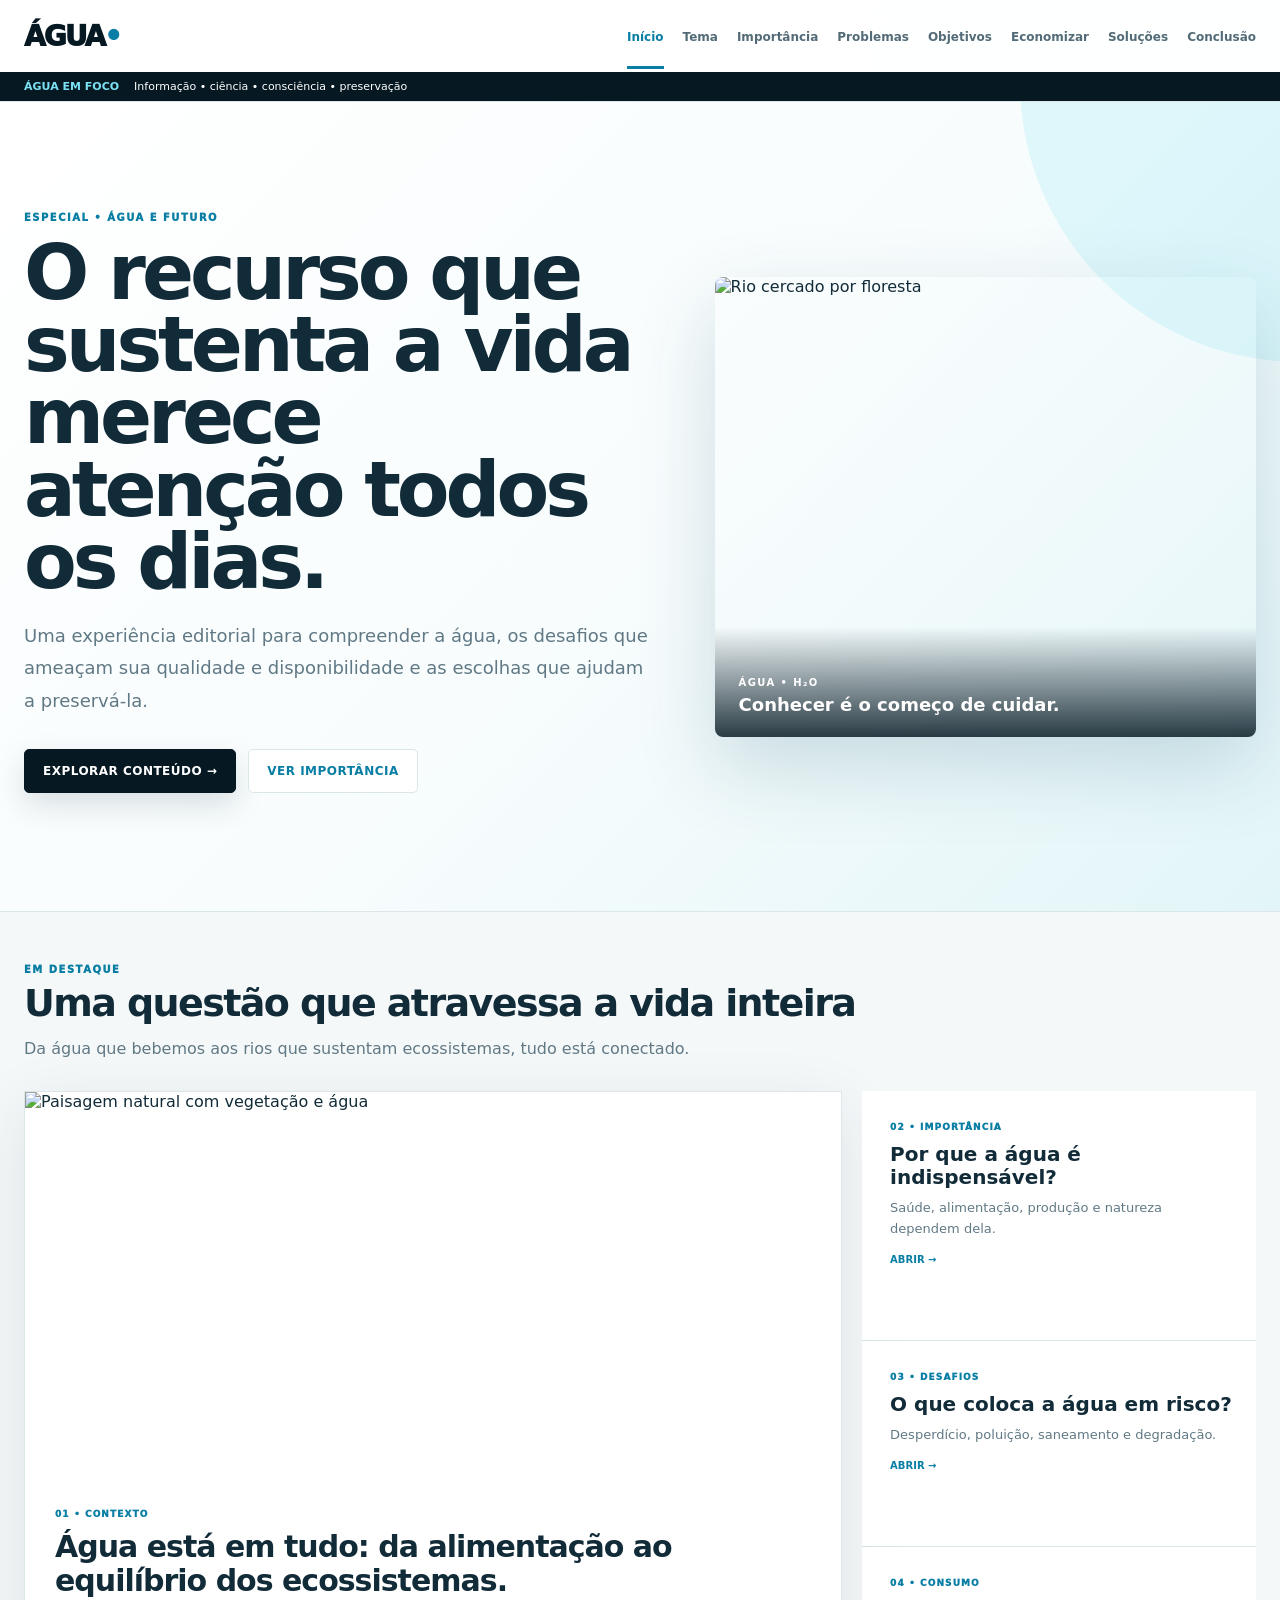
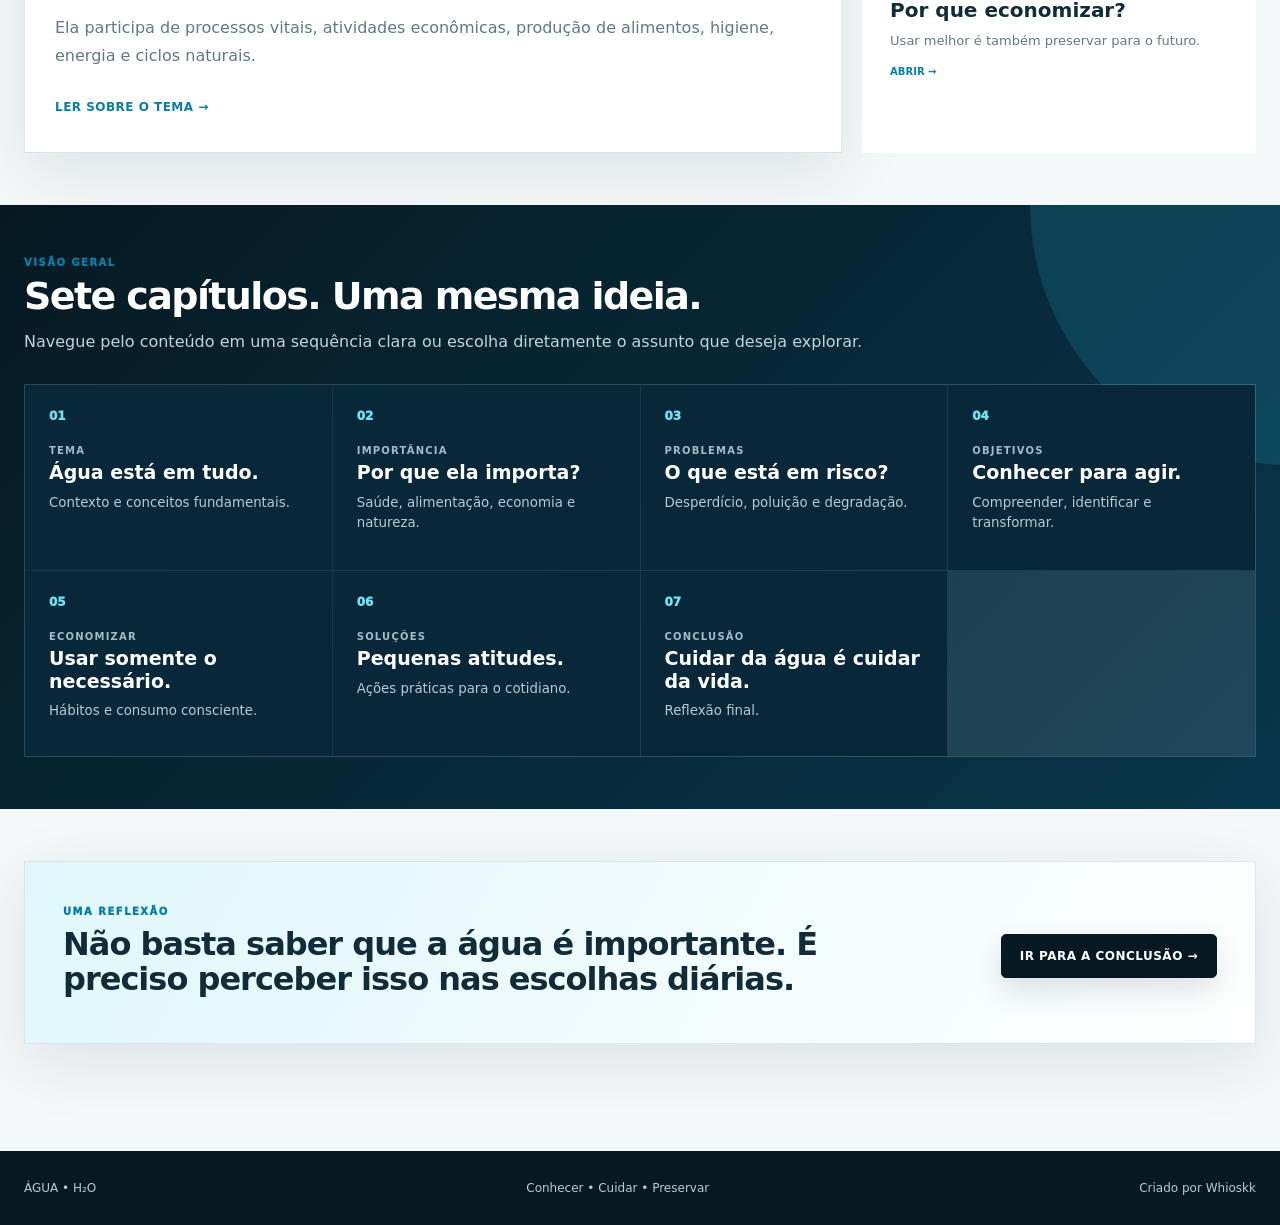
==== commit b8be2708: "Reconstruir experiência visual e configurar publicação no GitHub Pages" ====
--- a/index.html
+++ b/index.html
@@ -1 +1 @@
-<!doctype html><html lang="pt-BR"><head><meta charset="utf-8"><meta name="viewport" content="width=device-width,initial-scale=1"><meta name="description" content="Informação, ciência e consciência sobre a água."><title>Água — Informação que transforma</title><link rel="stylesheet" href="styles.css"><style>.homeHero{background:linear-gradient(135deg,#071b28,#075c7b);color:#fff}.homeHero h1{font-size:clamp(44px,6vw,78px)}.homeHero p{color:#d5e9ef}.homeHero .kicker{color:#8fe6f4}.homeHero .back{color:#8fe6f4}.homeHero .heroImage{box-shadow:0 25px 70px #0005}.homeLead{display:grid;grid-template-columns:1.35fr .65fr;gap:20px;margin-top:25px}.homeLead .leadCard{background:#fff;border:1px solid var(--line);padding:28px;box-shadow:var(--shadow)}.leadCard h2{font-size:32px;line-height:1.1;margin:8px 0}.leadCard p{color:var(--muted)}.storyList{display:grid;gap:14px}.storyMini{background:#fff;border:1px solid var(--line);padding:20px;border-left:5px solid var(--blue);transition:.25s}.storyMini:hover{transform:translateX(5px);box-shadow:var(--shadow)}.storyMini b{font-size:10px;color:var(--blue);text-transform:uppercase}.storyMini h3{margin:7px 0;font-size:19px}.storyMini p{margin:0;color:var(--muted);font-size:13px}.homeImage{width:100%;height:310px;object-fit:cover;display:block;margin-top:20px}.sectionDark{background:var(--deep);color:#fff}.sectionDark .sectionLabel p{color:#bdd2da}.sectionDark .card{background:#0d2a39;border-color:#244655;color:#fff}.sectionDark .cardBody p{color:#c5d8df}.topicGrid{display:grid;grid-template-columns:repeat(4,1fr);gap:1px;background:var(--line);border:1px solid var(--line)}.topicGrid a{background:#fff;padding:22px;min-height:150px;transition:.25s}.topicGrid a:hover{background:#eef9fb;transform:translateY(-3px)}.topicGrid b{font-size:10px;color:var(--blue);text-transform:uppercase}.topicGrid h3{font-size:18px;margin:8px 0}.topicGrid p{font-size:13px;color:var(--muted);margin:0}@media(max-width:850px){.homeLead,.topicGrid{grid-template-columns:1fr 1fr}}@media(max-width:560px){.homeLead,.topicGrid{grid-template-columns:1fr}}</style></head><body><header class="top"><div class="topbar"><a class="brand" href="index.html">ÁGUA<span>•</span></a><nav class="menu"><a class="active" href="index.html">Início</a><a href="tema.html">Tema</a><a href="importancia.html">Importância</a><a href="problemas.html">Problemas</a><a href="objetivos.html">Objetivos</a><a href="economizar.html">Economizar</a><a href="solucoes.html">Soluções</a><a href="conclusao.html">Conclusão</a></nav></div><div class="ticker"><div class="tickerin"><b>DESTAQUE</b><span>Informação • ciência • consciência</span></div></div></header><main><section class="hero homeHero"><div class="container heroGrid"><div><div class="kicker">Especial • Água e futuro</div><h1>O recurso que sustenta a vida merece atenção todos os dias.</h1><p>Uma experiência editorial para entender a água, seus usos, os riscos que enfrenta e as atitudes que podem contribuir para sua preservação.</p><a class="back" href="tema.html">COMEÇAR A EXPLORAR →</a></div><div><img class="heroImage" src="https://newses.cgtn.com/n/BfJEA-CIA-EcA/BaGdIEA.jpg" alt="Rio cercado por floresta" loading="eager"><div class="imageCaption" style="color:#b9d0d8">Rio e floresta. Imagem: CGTN.</div></div></div></section><section class="container"><div class="homeLead"><article class="leadCard"><div class="kicker">Em destaque</div><h2>Água está em tudo: da alimentação ao equilíbrio dos ecossistemas.</h2><p>Ela participa de processos vitais, atividades econômicas e ciclos naturais. Entender essa conexão ajuda a perceber por que quantidade e qualidade importam.</p><img class="homeImage" src="https://agenciadenoticias.bndes.gov.br/export/sites/abn/.galleries/imagegallery/Reproducao-Agencia-Brasil.png" alt="Floresta próxima a um corpo de água" loading="lazy"><div class="imageCaption">Paisagem de floresta e água. Imagem: BNDES.</div><a class="back" href="tema.html">LER TEMA →</a></article><div class="storyList"><article class="storyMini"><b>Importância</b><h3>Por que a água é indispensável?</h3><p>Saúde, alimentação, produção, energia e natureza dependem dela.</p><a class="back" href="importancia.html">LEIA →</a></article><article class="storyMini"><b>Problemas</b><h3>O que coloca a água em risco?</h3><p>Desperdício, poluição, saneamento e degradação ambiental.</p><a class="back" href="problemas.html">LEIA →</a></article><article class="storyMini"><b>Ação</b><h3>Como reduzir desperdícios?</h3><p>Hábitos simples podem melhorar o uso cotidiano.</p><a class="back" href="economizar.html">LEIA →</a></article></div></div></section><section class="sectionDark"><div class="container"><div class="sectionLabel"><div class="kicker">Visão geral</div><h2>Os principais pontos</h2><p>Conteúdo organizado para navegar de forma rápida e aprofundar cada assunto.</p></div><div class="grid"><article class="card"><img class="cardImage" src="https://www.americanrivers.org/wp-content/uploads/2025/01/AdobeStock_509434408.jpeg" alt="Mãos em água corrente" loading="lazy"><div class="cardBody"><span class="meta">CONCEITO</span><h3>Conhecer</h3><p>Entenda a presença da água na vida, sociedade e natureza.</p><a class="back" href="tema.html">ABRIR →</a></div></article><article class="card"><img class="cardImage" src="https://cdn.correiodoestado.com.br/img/social/1200/1200/dn_arquivo/NoticiaMidia/392381/1635258491731.jpg" alt="Limpeza de um riacho" loading="lazy"><div class="cardBody"><span class="meta">DESAFIO</span><h3>Reconhecer</h3><p>Identifique desperdício, poluição e outros riscos.</p><a class="back" href="problemas.html">ABRIR →</a></div></article><article class="card"><img class="cardImage" src="https://agenciadenoticias.bndes.gov.br/export/sites/abn/.galleries/imagegallery/Reproducao-Agencia-Brasil.png" alt="Área verde junto à água" loading="lazy"><div class="cardBody"><span class="meta">AÇÃO</span><h3>Transformar</h3><p>Veja atitudes práticas e caminhos para usar melhor a água.</p><a class="back" href="solucoes.html">ABRIR →</a></div></article></div></div></section><section class="container"><div class="sectionLabel"><div class="kicker">Navegação</div><h2>Explore todos os assuntos</h2><p>Cada página foi organizada para aprofundar um aspecto específico.</p></div><div class="topicGrid"><a href="tema.html"><b>01 • Tema</b><h3>Água está em tudo</h3><p>Conceitos e contexto.</p></a><a href="importancia.html"><b>02 • Importância</b><h3>Por que importa?</h3><p>Saúde, alimentação e natureza.</p></a><a href="problemas.html"><b>03 • Problemas</b><h3>O que está em risco?</h3><p>Desperdício e poluição.</p></a><a href="objetivos.html"><b>04 • Objetivos</b><h3>Conhecer para agir</h3><p>Compreender e transformar.</p></a><a href="economizar.html"><b>05 • Consumo</b><h3>Por que economizar?</h3><p>Uso eficiente.</p></a><a href="solucoes.html"><b>06 • Soluções</b><h3>O que fazer?</h3><p>Atitudes práticas.</p></a><a href="conclusao.html"><b>07 • Conclusão</b><h3>Cuidar da água</h3><p>Reflexão final.</p></a><a href="docs/sobre-o-tca.md"><b>Extra</b><h3>Conteúdo adicional</h3><p>Material complementar.</p></a></div></section></main><footer class="footer"><div class="footerin"><span>ÁGUA • H₂O</span><span>Conhecer • Cuidar • Preservar</span><span>Criado por Whioskk</span></div></footer></body></html>+<!doctype html><html lang="pt-BR"><head><meta charset="utf-8"><meta name="viewport" content="width=device-width,initial-scale=1"><meta name="theme-color" content="#061923"><meta name="description" content="Água — informação, preservação e consumo consciente."><title>Água — Conhecer para cuidar</title><link rel="stylesheet" href="styles.css"></head><body><header class="top"><div class="topbar"><a class="brand" href="index.html">ÁGUA<span>•</span></a><button class="menuButton" aria-label="Abrir menu" aria-expanded="false">☰</button><nav class="menu"><a class="active" href="index.html">Início</a><a href="tema.html">Tema</a><a href="importancia.html">Importância</a><a href="problemas.html">Problemas</a><a href="objetivos.html">Objetivos</a><a href="economizar.html">Economizar</a><a href="solucoes.html">Soluções</a><a href="conclusao.html">Conclusão</a></nav></div><div class="ticker"><div class="tickerin"><b>ÁGUA EM FOCO</b><span>Informação • ciência • consciência • preservação</span></div></div></header><main><section class="hero homeHero"><div class="container heroGrid"><div><div class="kicker">Especial • Água e futuro</div><h1>O recurso que sustenta a vida merece atenção todos os dias.</h1><p>Uma experiência editorial para compreender a água, os desafios que ameaçam sua qualidade e disponibilidade e as escolhas que ajudam a preservá-la.</p><div class="heroActions"><a class="back buttonPrimary" href="tema.html">EXPLORAR CONTEÚDO →</a><a class="back buttonGhost" href="importancia.html">VER IMPORTÂNCIA</a></div></div><div class="heroMedia"><img class="heroImage" src="https://newses.cgtn.com/n/BfJEA-CIA-EcA/BaGdIEA.jpg" alt="Rio cercado por floresta" loading="eager"><div class="mediaOverlay"><span>ÁGUA • H₂O</span><b>Conhecer é o começo de cuidar.</b></div></div></div></section><section class="container"><div class="sectionLabel left"><div class="kicker">Em destaque</div><h2>Uma questão que atravessa a vida inteira</h2><p>Da água que bebemos aos rios que sustentam ecossistemas, tudo está conectado.</p></div><div class="featureGrid"><article class="featureMain"><img src="https://agenciadenoticias.bndes.gov.br/export/sites/abn/.galleries/imagegallery/Reproducao-Agencia-Brasil.png" alt="Paisagem natural com vegetação e água" loading="lazy"><div class="featureBody"><span class="meta">01 • CONTEXTO</span><h3>Água está em tudo: da alimentação ao equilíbrio dos ecossistemas.</h3><p>Ela participa de processos vitais, atividades econômicas, produção de alimentos, higiene, energia e ciclos naturais.</p><a class="back" href="tema.html">LER SOBRE O TEMA →</a></div></article><div class="storyList"><a class="story" href="importancia.html"><span>02 • IMPORTÂNCIA</span><h3>Por que a água é indispensável?</h3><p>Saúde, alimentação, produção e natureza dependem dela.</p><strong>ABRIR →</strong></a><a class="story" href="problemas.html"><span>03 • DESAFIOS</span><h3>O que coloca a água em risco?</h3><p>Desperdício, poluição, saneamento e degradação.</p><strong>ABRIR →</strong></a><a class="story" href="economizar.html"><span>04 • CONSUMO</span><h3>Por que economizar?</h3><p>Usar melhor é também preservar para o futuro.</p><strong>ABRIR →</strong></a></div></div></section><section class="sectionDark"><div class="container"><div class="sectionLabel left darkLabel"><div class="kicker">Visão geral</div><h2>Sete capítulos. Uma mesma ideia.</h2><p>Navegue pelo conteúdo em uma sequência clara ou escolha diretamente o assunto que deseja explorar.</p></div><div class="chapterGrid"><a class="chapter" href="tema.html"><span>01</span><b>Tema</b><strong>Água está em tudo.</strong><small>Contexto e conceitos fundamentais.</small></a><a class="chapter" href="importancia.html"><span>02</span><b>Importância</b><strong>Por que ela importa?</strong><small>Saúde, alimentação, economia e natureza.</small></a><a class="chapter" href="problemas.html"><span>03</span><b>Problemas</b><strong>O que está em risco?</strong><small>Desperdício, poluição e degradação.</small></a><a class="chapter" href="objetivos.html"><span>04</span><b>Objetivos</b><strong>Conhecer para agir.</strong><small>Compreender, identificar e transformar.</small></a><a class="chapter" href="economizar.html"><span>05</span><b>Economizar</b><strong>Usar somente o necessário.</strong><small>Hábitos e consumo consciente.</small></a><a class="chapter" href="solucoes.html"><span>06</span><b>Soluções</b><strong>Pequenas atitudes.</strong><small>Ações práticas para o cotidiano.</small></a><a class="chapter" href="conclusao.html"><span>07</span><b>Conclusão</b><strong>Cuidar da água é cuidar da vida.</strong><small>Reflexão final.</small></a></div></div></section><section class="container"><div class="quoteHero"><div><span class="kicker">Uma reflexão</span><h2>Não basta saber que a água é importante. É preciso perceber isso nas escolhas diárias.</h2></div><a class="back buttonPrimary" href="conclusao.html">IR PARA A CONCLUSÃO →</a></div></section></main><footer class="footer"><div class="footerin"><span>ÁGUA • H₂O</span><span>Conhecer • Cuidar • Preservar</span><span>Criado por Whioskk</span></div></footer><script src="script.js"></script></body></html>
--- a/styles.css
+++ b/styles.css
@@ -1 +1 @@
-:root{--blue:#006b8f;--blue2:#0098c2;--deep:#071b28;--ink:#172d39;--muted:#60737d;--bg:#f5f7f8;--white:#fff;--line:#d9e2e6;--soft:#edf5f7;--shadow:0 14px 40px rgba(8,36,49,.09)}*{box-sizing:border-box}html{scroll-behavior:smooth}body{margin:0;background:var(--bg);color:var(--ink);font-family:Arial,Helvetica,sans-serif}a{text-decoration:none;color:inherit}.top{background:#fff;border-bottom:1px solid var(--line);position:sticky;top:0;z-index:50}.topbar{max-width:1240px;margin:auto;min-height:70px;padding:0 20px;display:flex;align-items:center;justify-content:space-between}.brand{font-size:27px;font-weight:900;letter-spacing:-1.5px;color:var(--deep)}.brand span{color:var(--blue2)}.menu{display:flex;gap:17px;align-items:center}.menu a{font-size:12px;font-weight:800;color:#536873;padding:25px 0;border-bottom:3px solid transparent;transition:.2s}.menu a:hover,.menu a.active{color:var(--blue);border-color:var(--blue)}.ticker{background:var(--deep);color:#fff;font-size:12px}.tickerin{max-width:1240px;margin:auto;padding:9px 20px;display:flex;gap:15px}.ticker b{color:#8fe6f4}.container{max-width:1240px;margin:auto;padding:32px 20px}.hero{background:#fff;border-bottom:1px solid var(--line);padding:46px 0}.heroGrid{display:grid;grid-template-columns:1.25fr .75fr;gap:38px;align-items:center}.kicker{color:var(--blue);font-size:11px;font-weight:900;text-transform:uppercase;letter-spacing:.1em}.hero h1{font-size:clamp(42px,6vw,74px);line-height:.98;letter-spacing:-3px;margin:12px 0 18px;max-width:900px}.hero p{font-size:19px;color:var(--muted);max-width:780px}.heroImage{width:100%;height:380px;object-fit:cover;display:block;border-radius:3px;filter:saturate(.95);box-shadow:var(--shadow)}.imageCaption{font-size:10px;color:#7a8a91;margin-top:8px}.grid{display:grid;grid-template-columns:repeat(3,1fr);gap:20px}.card{background:#fff;border:1px solid var(--line);box-shadow:var(--shadow);border-radius:3px;overflow:hidden;transition:.25s}.card:hover{transform:translateY(-4px);box-shadow:0 18px 42px rgba(11,39,53,.14)}.cardImage{width:100%;height:190px;object-fit:cover;display:block}.cardTop{height:6px;background:var(--blue)}.cardBody{padding:22px}.cardBody h3{font-size:23px;line-height:1.12;margin:5px 0 10px}.cardBody p{color:var(--muted);line-height:1.65}.meta{font-size:10px;color:var(--blue);font-weight:900;text-transform:uppercase;letter-spacing:.06em}.sectionLabel{max-width:900px;margin:0 auto 22px;text-align:center}.sectionLabel h2{font-size:34px;line-height:1.08;margin:7px 0}.sectionLabel p{color:var(--muted);font-size:16px}.article{max-width:920px;margin:35px auto;background:#fff;border:1px solid var(--line);padding:42px;box-shadow:var(--shadow)}.article h2{font-size:36px;line-height:1.1}.article h3{font-size:22px;margin-top:32px}.article p,.article li{font-size:17px;line-height:1.8;color:#435b67}.article ul{padding-left:25px}.articleImage{width:100%;height:370px;object-fit:cover;margin:0 0 28px;display:block}.quote{border-left:4px solid var(--blue);padding:18px 20px;background:#eff8fa;margin:28px 0;font-size:19px;font-weight:700}.factbar{display:grid;grid-template-columns:repeat(3,1fr);border-top:1px solid var(--line);border-bottom:1px solid var(--line);background:var(--soft);margin:0 0 30px}.fact{padding:22px;border-right:1px solid var(--line)}.fact:last-child{border:0}.fact strong{display:block;color:var(--blue);font-size:29px}.fact span{color:var(--muted);font-size:12px}.back{display:inline-block;margin-bottom:20px;color:var(--blue);font-weight:800}.nextnav{display:flex;justify-content:space-between;gap:15px;margin-top:35px;border-top:1px solid var(--line);padding-top:22px}.nextnav a{font-weight:800;color:var(--blue);font-size:13px}.footer{margin-top:45px;background:var(--deep);color:#b9cbd2}.footerin{max-width:1240px;margin:auto;padding:28px 20px;display:flex;justify-content:space-between;font-size:12px}.photoStrip{display:grid;grid-template-columns:1.3fr .7fr;gap:15px;margin:30px auto;max-width:920px}.photoStrip img{width:100%;height:240px;object-fit:cover;display:block}.photoStrip img:first-child{height:320px}.checklist{display:grid;grid-template-columns:1fr 1fr;gap:14px;margin:25px 0}.check{padding:19px;background:#f5fafb;border:1px solid var(--line)}.check b{display:block;margin-bottom:5px}.check p{font-size:14px;margin:0}.mobileMenu{display:none}@media(max-width:850px){.menu{display:none}.mobileMenu{display:block}.heroGrid{grid-template-columns:1fr}.heroImage{height:270px}.grid{grid-template-columns:1fr}.article{padding:25px}.hero{padding:35px 0}.hero h1{letter-spacing:-1.8px}.footerin{flex-direction:column;gap:8px}.factbar,.checklist,.photoStrip{grid-template-columns:1fr}.photoStrip img,.photoStrip img:first-child{height:230px}}@media(prefers-reduced-motion:reduce){*{scroll-behavior:auto!important;transition:none!important}}+:root{--blue:#087ea4;--cyan:#63d9ed;--deep:#061923;--ink:#122b38;--muted:#617985;--bg:#f5f8f9;--white:#fff;--line:#dbe6e9;--soft:#eaf7f9;--shadow:0 18px 60px rgba(5,40,53,.10)}*{box-sizing:border-box}html{scroll-behavior:smooth}body{margin:0;background:var(--bg);color:var(--ink);font-family:Inter,ui-sans-serif,system-ui,-apple-system,"Segoe UI",Arial,sans-serif;-webkit-font-smoothing:antialiased}body:before{content:"";position:fixed;z-index:-2;inset:0;background:radial-gradient(circle at 90% 8%,#74deef1d,transparent 28%),radial-gradient(circle at 0 70%,#55cfe414,transparent 30%)}a{text-decoration:none;color:inherit}img{max-width:100%}.top{position:sticky;top:0;z-index:50;background:#ffffffef;border-bottom:1px solid var(--line);backdrop-filter:blur(18px)}.topbar{max-width:1280px;margin:auto;min-height:72px;padding:0 24px;display:flex;align-items:center;justify-content:space-between}.brand{font-size:28px;font-weight:950;letter-spacing:-2px;color:var(--deep)}.brand span{color:var(--blue)}.menu{display:flex;gap:19px;align-items:center}.menu a{font-size:12px;font-weight:850;color:#526b77;padding:26px 0 22px;border-bottom:3px solid transparent;transition:.25s}.menu a:hover,.menu a.active{color:var(--blue);border-color:var(--blue)}.menuButton{display:none;border:0;background:transparent;font-size:24px;color:var(--deep)}.ticker{background:var(--deep);color:#fff;overflow:hidden}.tickerin{max-width:1280px;margin:auto;padding:8px 24px;display:flex;gap:15px;font-size:11px}.ticker b{color:#7ce2f3}.container{max-width:1280px;margin:auto;padding:52px 24px}.hero{position:relative;overflow:hidden;border-bottom:1px solid var(--line);padding:58px 0;background:linear-gradient(135deg,#fff,#f7fcfd 55%,#e2f5f8)}.hero:after{content:"";position:absolute;width:560px;height:560px;border-radius:50%;right:-300px;top:-300px;background:#68dbea2b;animation:drift 9s ease-in-out infinite}.heroGrid{display:grid;grid-template-columns:1.08fr .92fr;gap:55px;align-items:center;position:relative;z-index:2}.kicker{font-size:10px;font-weight:950;letter-spacing:.15em;text-transform:uppercase;color:var(--blue)}.hero h1{font-size:clamp(46px,6vw,82px);line-height:.94;letter-spacing:-4px;margin:14px 0 22px;max-width:880px}.hero p{font-size:18px;line-height:1.8;color:var(--muted);max-width:740px}.heroActions{display:flex;gap:12px;flex-wrap:wrap}.back{display:inline-flex;align-items:center;gap:8px;margin:14px 0 8px;color:var(--blue);font-size:12px;font-weight:900;letter-spacing:.04em;transition:.25s}.back:hover{gap:13px}.buttonPrimary{padding:14px 18px;background:var(--deep);color:#fff;border:1px solid var(--deep);border-radius:5px;box-shadow:0 12px 30px #06273522}.buttonGhost{padding:14px 18px;border:1px solid var(--line);background:#fff;border-radius:5px}.heroMedia{position:relative;border-radius:8px;overflow:hidden;box-shadow:0 30px 80px #00485c2b}.heroImage{width:100%;height:460px;object-fit:cover;display:block;animation:heroFloat 7s ease-in-out infinite}.mediaOverlay{position:absolute;left:0;right:0;bottom:0;padding:50px 24px 22px;color:#fff;background:linear-gradient(transparent,#061923d9)}.mediaOverlay span{display:block;font-size:10px;font-weight:900;letter-spacing:.14em}.mediaOverlay b{display:block;font-size:18px;margin-top:6px}.sectionLabel{max-width:900px;margin:0 auto 28px;text-align:center}.sectionLabel.left{text-align:left;margin-left:0}.sectionLabel h2{font-size:38px;line-height:1.06;letter-spacing:-1.6px;margin:8px 0 12px}.sectionLabel p{font-size:16px;line-height:1.75;color:var(--muted);margin:0}.featureGrid{display:grid;grid-template-columns:1.35fr .65fr;gap:20px}.featureMain{background:#fff;border:1px solid var(--line);box-shadow:var(--shadow);overflow:hidden}.featureMain img{width:100%;height:380px;object-fit:cover;display:block}.featureBody{padding:30px}.featureBody h3{font-size:30px;line-height:1.12;letter-spacing:-1px;margin:9px 0}.featureBody p{color:var(--muted);line-height:1.75}.meta{font-size:9px;color:var(--blue);font-weight:950;letter-spacing:.12em}.storyList{display:grid;gap:1px;background:var(--line)}.story{display:block;background:#fff;padding:24px;transition:.3s;border-left:4px solid transparent}.story:hover{border-left-color:var(--blue);background:#f6fcfd;transform:translateX(4px)}.story span{font-size:9px;color:var(--blue);font-weight:950;letter-spacing:.12em}.story h3{font-size:20px;line-height:1.15;margin:9px 0}.story p{font-size:13px;line-height:1.6;color:var(--muted);margin:0 0 8px}.story strong{font-size:10px;color:var(--blue)}.sectionDark{position:relative;overflow:hidden;background:linear-gradient(135deg,#061923,#08364a);color:#fff}.sectionDark:before{content:"";position:absolute;width:520px;height:520px;border-radius:50%;right:-270px;top:-260px;background:#2bc5e526;animation:drift 11s ease-in-out infinite}.darkLabel{position:relative;z-index:1}.darkLabel p{color:#bfd5dd}.chapterGrid{display:grid;grid-template-columns:repeat(4,1fr);gap:1px;background:#ffffff17;position:relative;z-index:1;border:1px solid #ffffff17}.chapter{min-height:185px;padding:24px;background:#08283a;transition:.3s;display:flex;flex-direction:column}.chapter:hover{background:#0b3a50;transform:translateY(-4px)}.chapter span{font-size:12px;color:#72e0f0;font-weight:950}.chapter b{font-size:10px;text-transform:uppercase;letter-spacing:.12em;margin-top:22px;color:#9dbec9}.chapter strong{font-size:19px;line-height:1.2;margin-top:5px}.chapter small{color:#b4ccd5;line-height:1.5;margin-top:9px}.quoteHero{display:flex;align-items:center;justify-content:space-between;gap:30px;padding:38px;background:linear-gradient(120deg,#dff7fa,#fff);border:1px solid var(--line);box-shadow:var(--shadow)}.quoteHero h2{font-size:32px;line-height:1.1;letter-spacing:-1px;max-width:800px;margin:8px 0}.grid{display:grid;grid-template-columns:repeat(3,1fr);gap:22px}.card{background:#fff;border:1px solid var(--line);box-shadow:var(--shadow);overflow:hidden;transition:.3s;position:relative}.card:hover{transform:translateY(-7px);box-shadow:0 28px 65px #082b3a25}.cardImage{width:100%;height:210px;object-fit:cover;display:block;transition:.6s}.card:hover .cardImage{transform:scale(1.04)}.cardBody{padding:24px}.cardBody h3{font-size:23px;margin:7px 0 10px}.cardBody p{color:var(--muted);line-height:1.7}.article{max-width:930px;margin:38px auto;background:#fff;border:1px solid var(--line);padding:50px;box-shadow:var(--shadow)}.article h2{font-size:42px;line-height:1.05;letter-spacing:-1.5px}.article h3{font-size:23px;margin-top:34px}.article p,.article li{font-size:17px;line-height:1.85;color:#435a66}.article ul{padding-left:25px}.articleImage{width:100%;height:410px;object-fit:cover;margin:0 0 28px}.quote{border-left:4px solid var(--blue);padding:18px 22px;background:var(--soft);margin:30px 0;font-size:19px;font-weight:750}.factbar{display:grid;grid-template-columns:repeat(3,1fr);border:1px solid var(--line);background:var(--soft);margin:0 0 30px}.fact{padding:22px;border-right:1px solid var(--line)}.fact:last-child{border:0}.fact strong{display:block;color:var(--blue);font-size:30px}.fact span{color:var(--muted);font-size:12px}.nextnav{display:flex;justify-content:space-between;gap:15px;margin-top:38px;border-top:1px solid var(--line);padding-top:24px}.nextnav a{font-weight:850;color:var(--blue);font-size:12px}.photoStrip{display:grid;grid-template-columns:1.3fr .7fr;gap:15px;margin:30px auto;max-width:930px}.photoStrip img{width:100%;height:250px;object-fit:cover}.photoStrip img:first-child{height:330px}.checklist{display:grid;grid-template-columns:1fr 1fr;gap:14px;margin:25px 0}.check{padding:20px;background:#f6fafb;border:1px solid var(--line)}.check b{display:block;margin-bottom:5px}.check p{font-size:14px;margin:0;color:var(--muted)}.footer{margin-top:55px;background:var(--deep);color:#b9cbd2}.footerin{max-width:1280px;margin:auto;padding:30px 24px;display:flex;justify-content:space-between;font-size:12px}@keyframes drift{0%,100%{transform:translate(0,0) scale(1)}50%{transform:translate(25px,20px) scale(1.06)}}@keyframes heroFloat{0%,100%{transform:translateY(0)}50%{transform:translateY(-7px)}}@media(max-width:1000px){.menu{gap:12px}.menu a{font-size:11px}.heroGrid{grid-template-columns:1fr}.heroImage{height:380px}.chapterGrid{grid-template-columns:repeat(2,1fr)}}@media(max-width:700px){.topbar{min-height:62px;padding:0 16px}.brand{font-size:25px}.menuButton{display:block}.menu{display:none;position:absolute;top:62px;left:0;right:0;padding:10px 16px;background:#fff;border-bottom:1px solid var(--line);flex-direction:column;align-items:stretch;gap:0}.menu.open{display:flex}.menu a{padding:13px 0}.tickerin{padding:8px 16px}.container{padding:35px 16px}.hero{padding:38px 0}.hero h1{letter-spacing:-2.5px}.hero p{font-size:16px}.heroImage{height:270px}.featureGrid,.grid,.chapterGrid,.factbar,.checklist,.photoStrip{grid-template-columns:1fr}.featureMain img{height:260px}.article{padding:27px 20px}.article h2{font-size:34px}.articleImage,.photoStrip img,.photoStrip img:first-child{height:220px}.fact{border-right:0;border-bottom:1px solid var(--line)}.fact:last-child{border-bottom:0}.quoteHero{flex-direction:column;align-items:flex-start}.quoteHero h2{font-size:27px}.footerin{flex-direction:column;gap:8px}.nextnav{flex-direction:column}}@media(prefers-reduced-motion:reduce){*,*:before,*:after{animation:none!important;transition:none!important;scroll-behavior:auto!important}}
